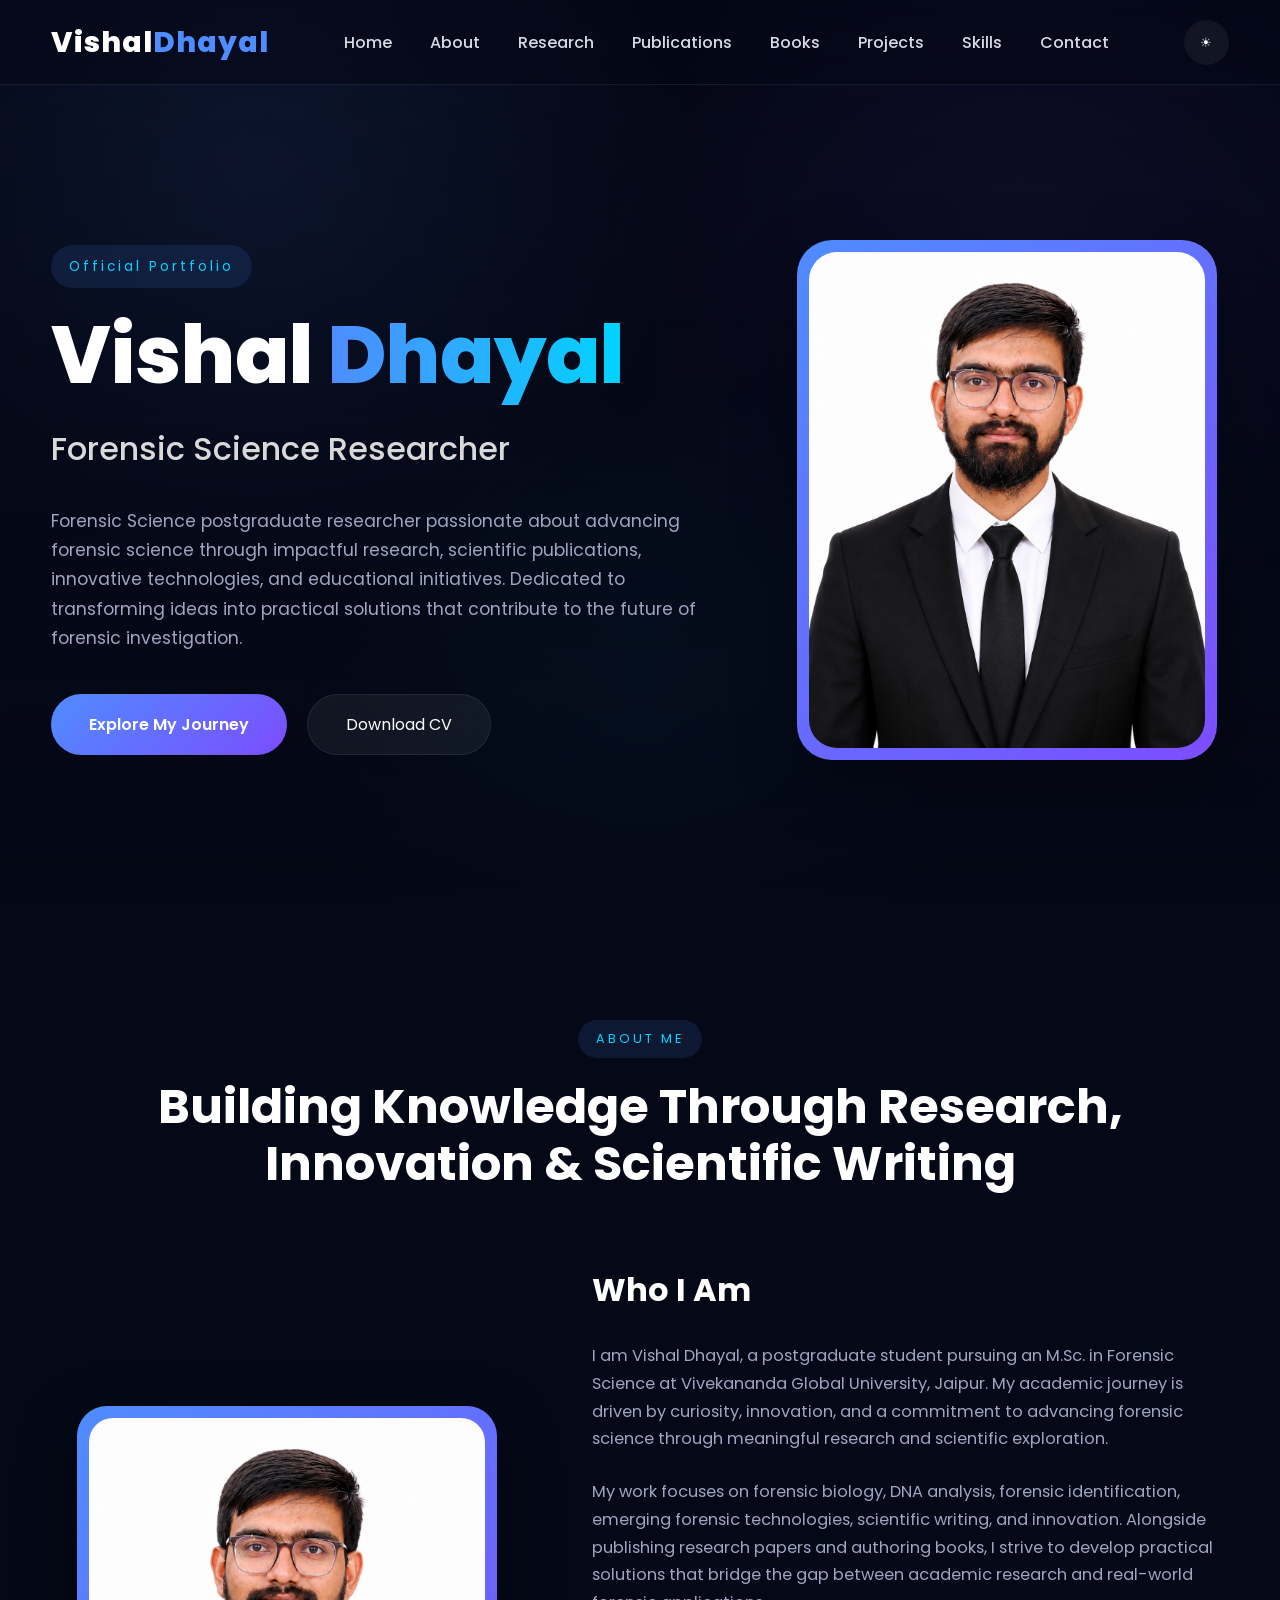
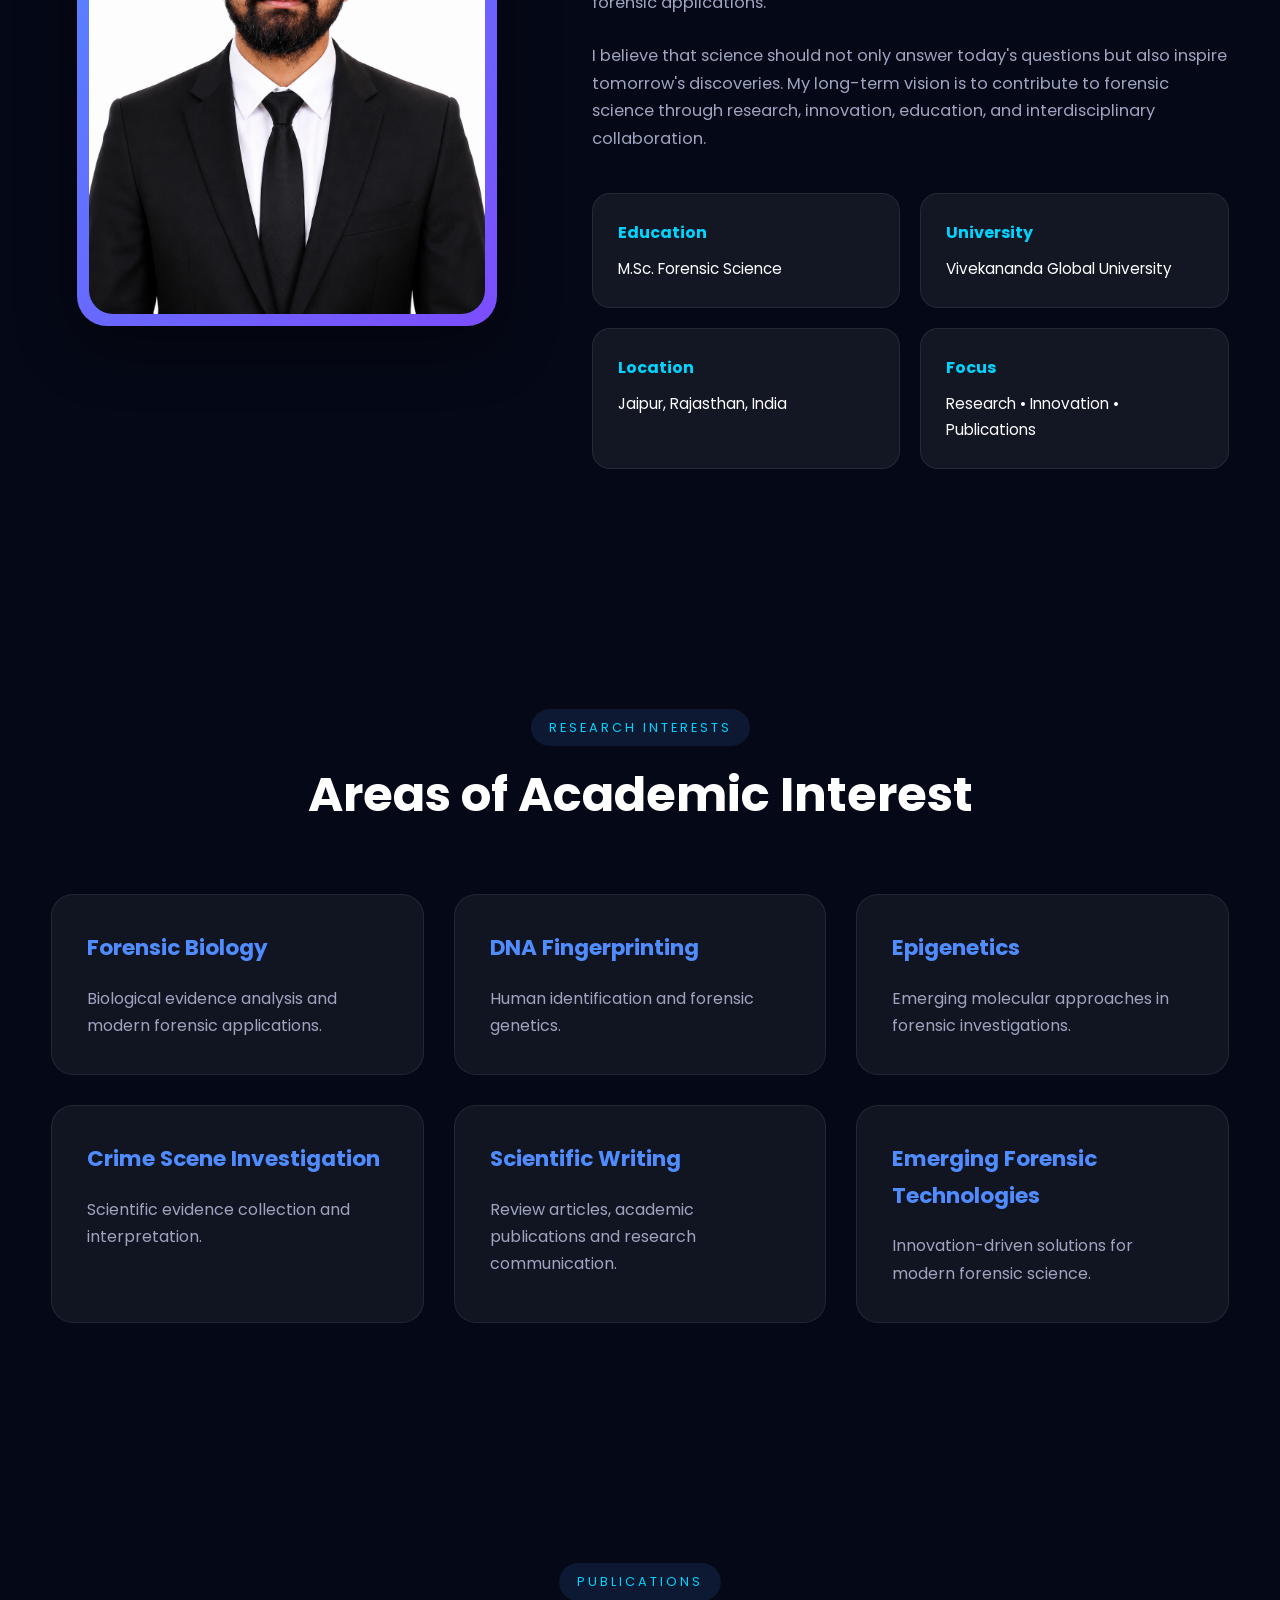
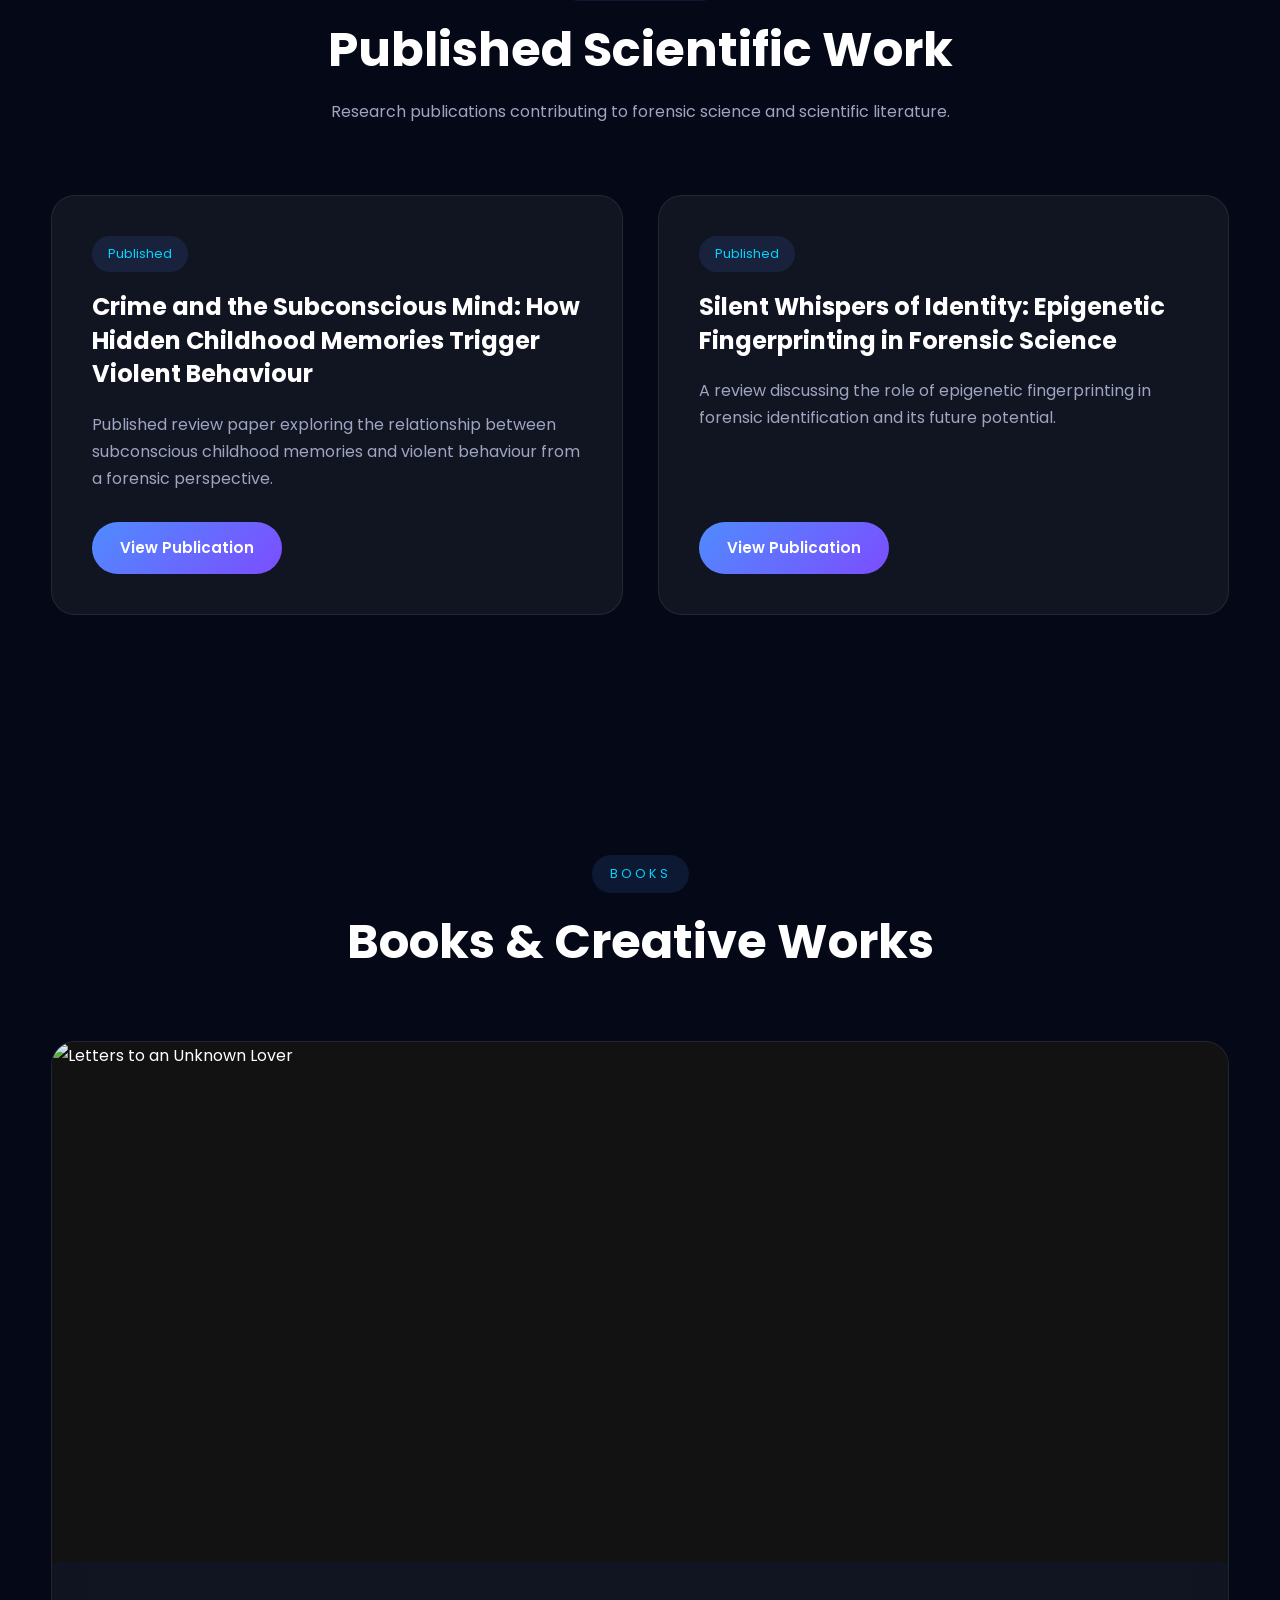
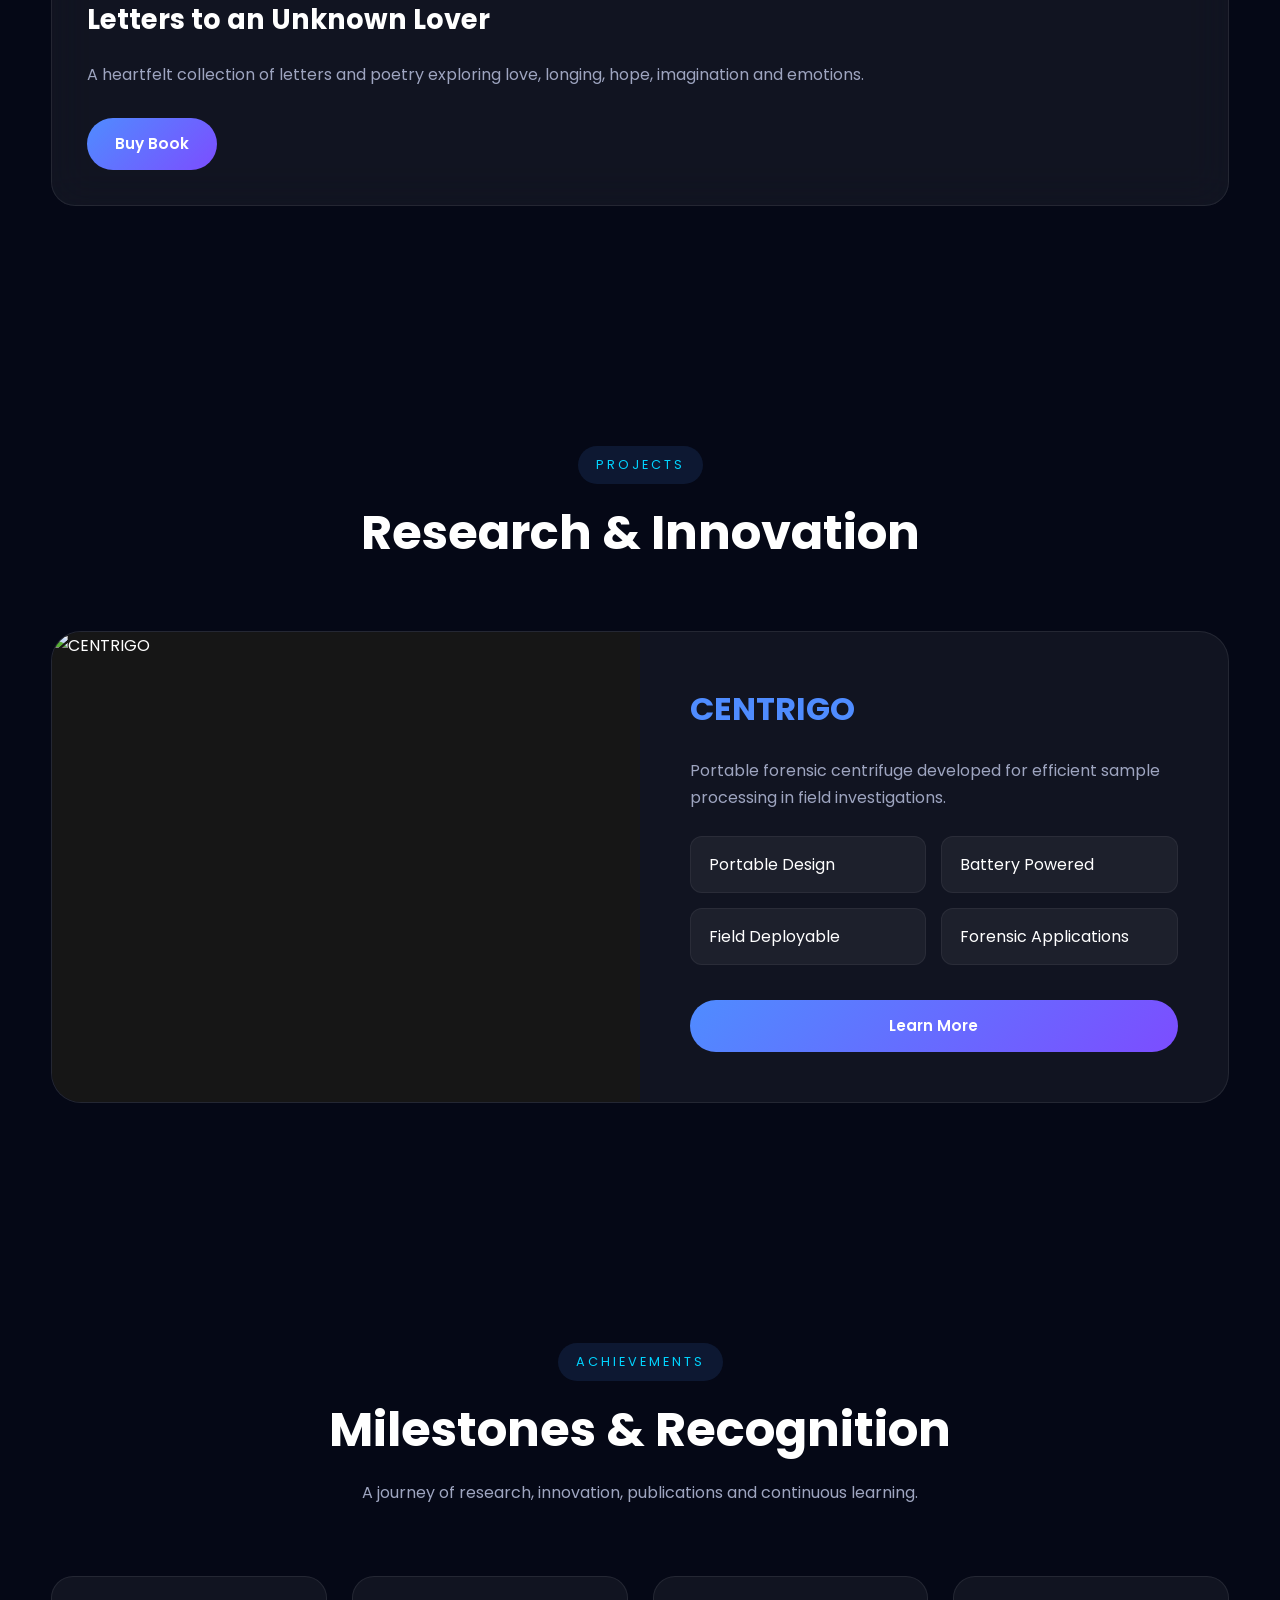
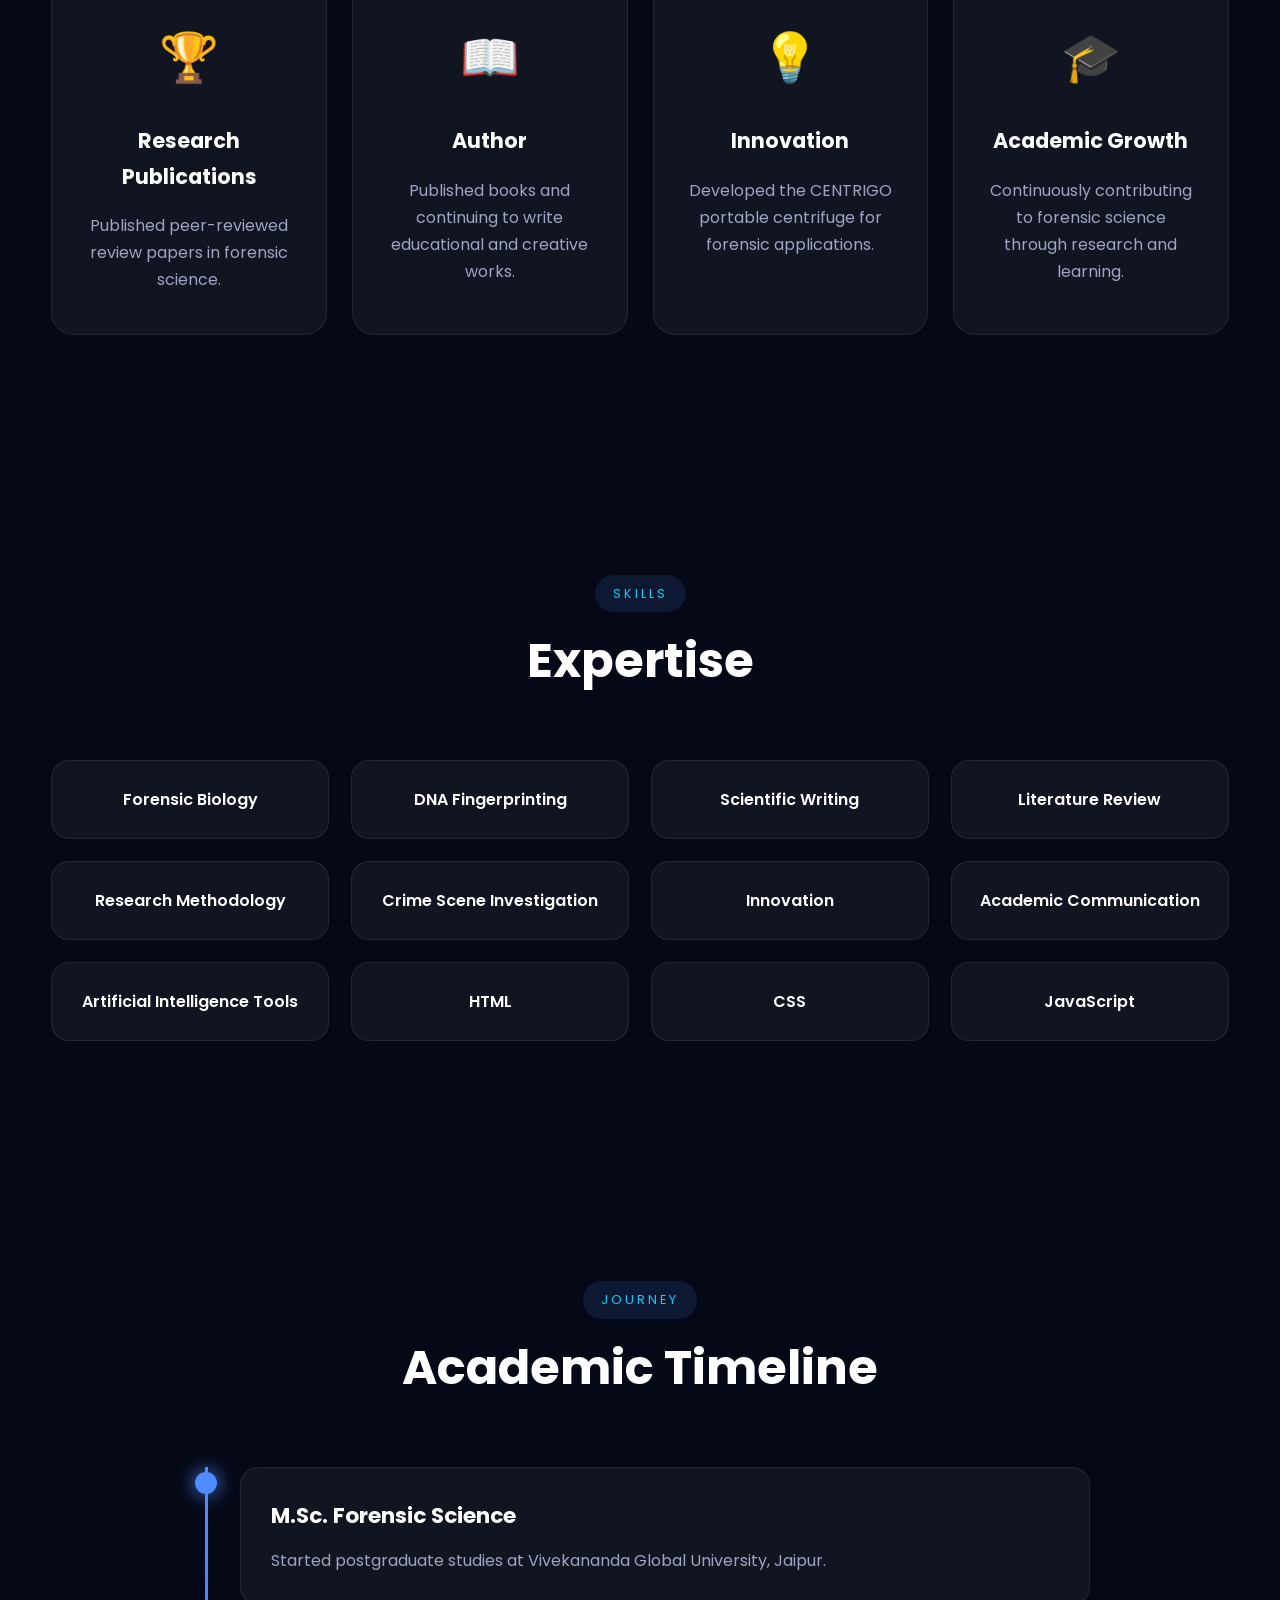
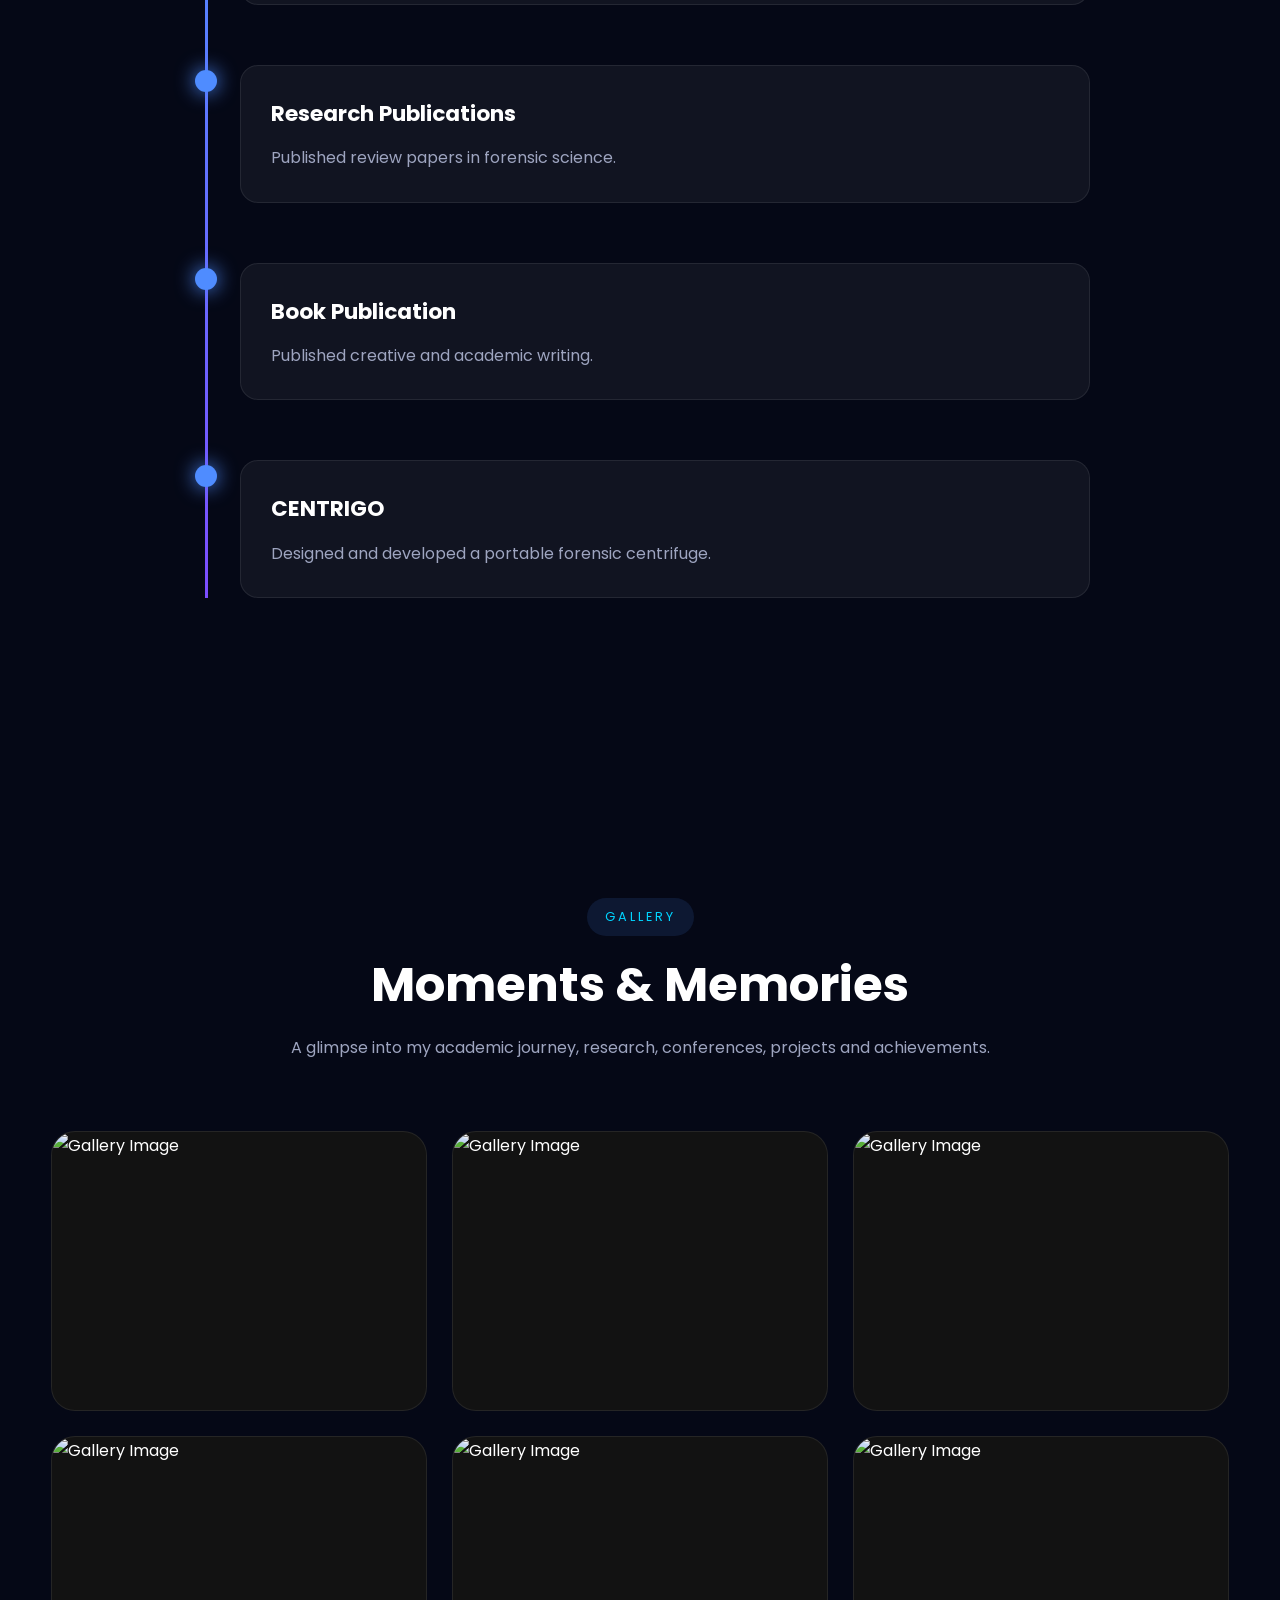
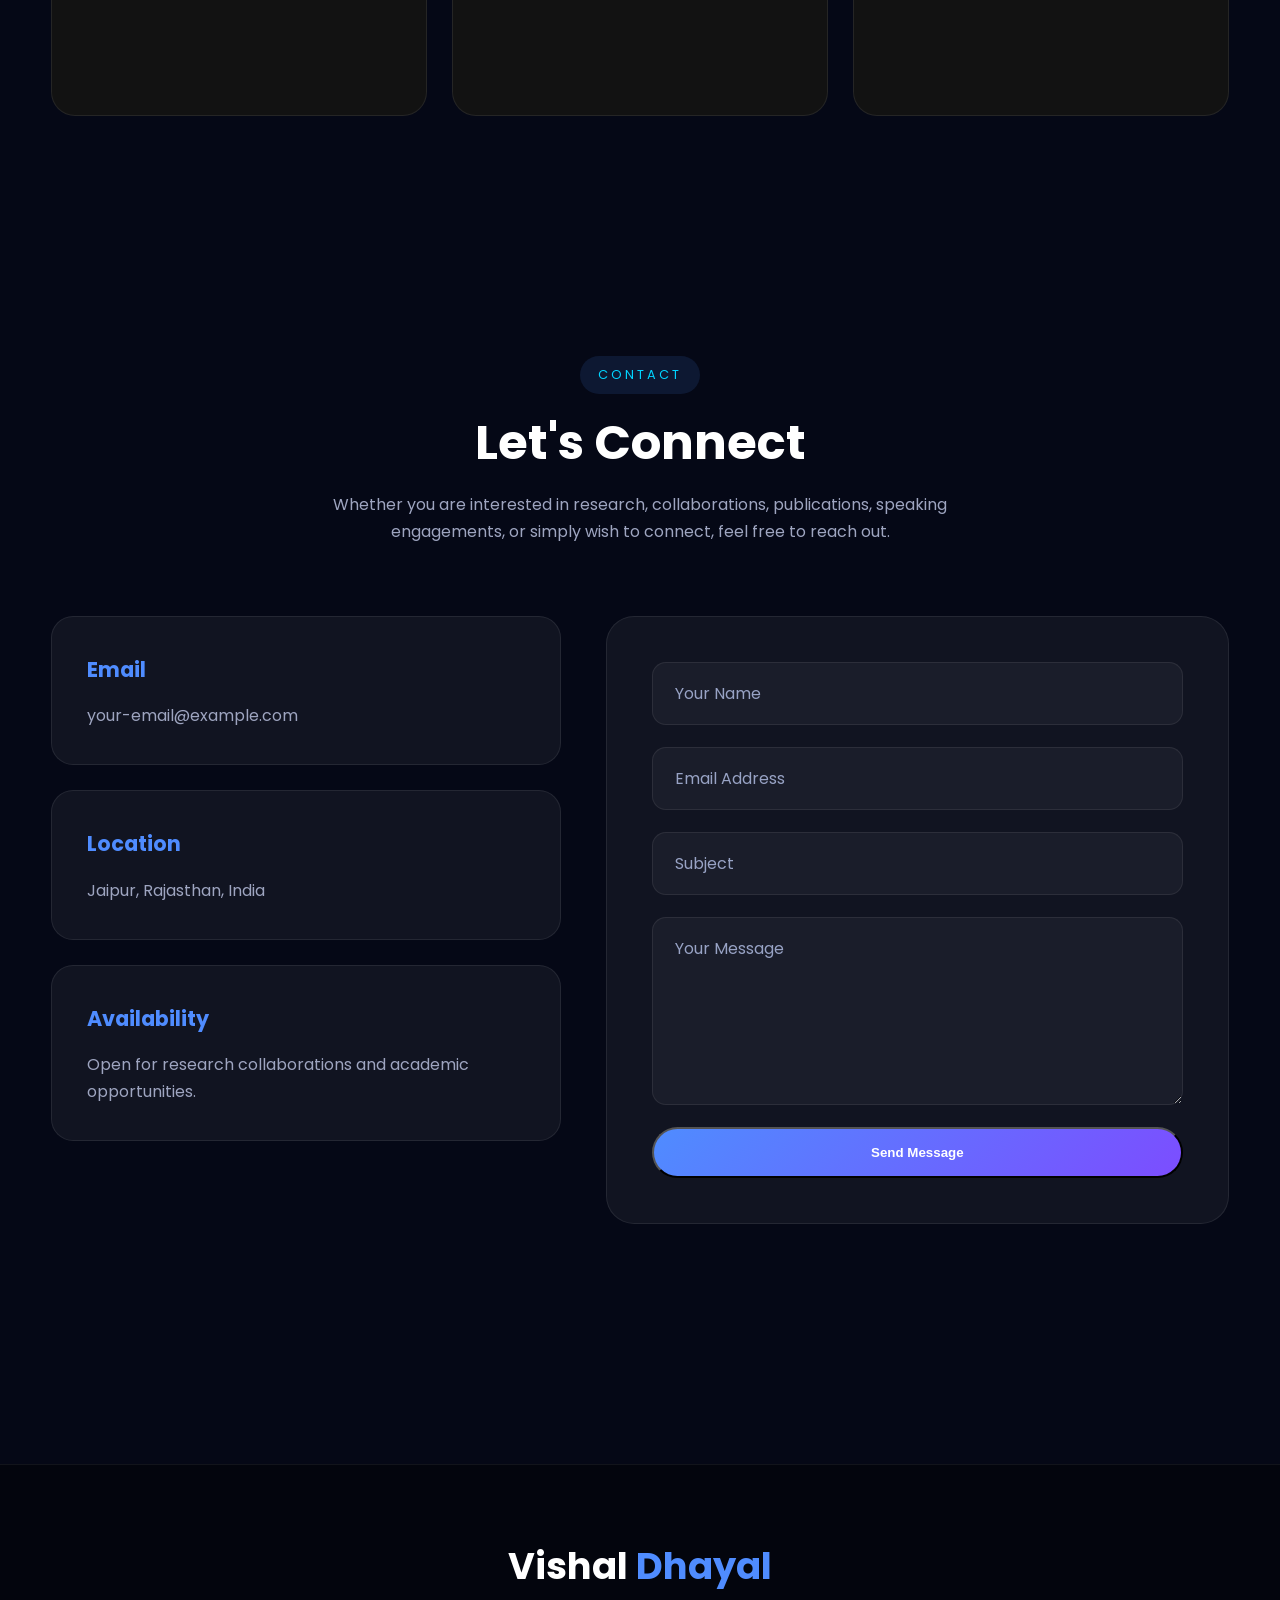
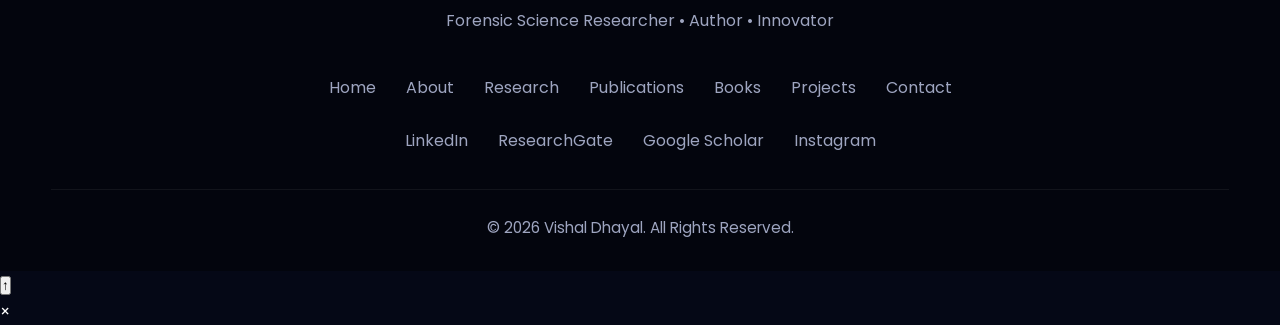
==== index.html @ a151f729 "Add files via upload" ====
<!DOCTYPE html>
<html lang="en">

<head>

    <!-- Basic Meta -->
    <meta charset="UTF-8">
    <meta name="viewport" content="width=device-width, initial-scale=1.0">

    <!-- SEO -->
    <title>Vishal Dhayal | Official Portfolio</title>

    <meta name="description"
        content="Official portfolio of Vishal Dhayal, Forensic Science Researcher, Author, Innovator, and Founder of SKV Publications.">

    <meta name="keywords"
        content="Vishal Dhayal, Forensic Science, Research, Publications, Author, Innovator, Portfolio">

    <meta name="author" content="Vishal Dhayal">

    <!-- Theme Color -->
    <meta name="theme-color" content="#050816">

    <!-- Favicon -->
    <link rel="icon" href="images/favicon.png">

    <!-- Google Fonts -->
    <link rel="preconnect" href="https://fonts.googleapis.com">

    <link rel="preconnect" href="https://fonts.gstatic.com" crossorigin>

    <link href="https://fonts.googleapis.com/css2?family=Poppins:wght@300;400;500;600;700;800&display=swap"
        rel="stylesheet">

    <!-- CSS -->
    <link rel="stylesheet" href="css/style.css">

</head>

<body>

    <!-- ===========================
         LOADER
    ============================ -->

    <div id="loader">

        <div class="loader-logo">
            <span>V</span>D
        </div>

    </div>

    <!-- ===========================
         HEADER
    ============================ -->

    <header class="header">

        <div class="container">

            <nav class="navbar">

                <a href="#" class="logo">

                    Vishal<span>Dhayal</span>

                </a>

                <ul class="nav-menu">

                    <li><a href="#home">Home</a></li>

                    <li><a href="#about">About</a></li>

                    <li><a href="#research">Research</a></li>

                    <li><a href="#publications">Publications</a></li>

                    <li><a href="#books">Books</a></li>

                    <li><a href="#projects">Projects</a></li>

                    <li><a href="#skills">Skills</a></li>

                    <li><a href="#contact">Contact</a></li>

                </ul>

                <div class="header-actions">

                    <button id="theme-toggle"
                        aria-label="Toggle dark mode">
                        ☀
                    </button>

                    <button class="menu-toggle">

                        <span></span>
                        <span></span>
                        <span></span>

                    </button>

                </div>

            </nav>

        </div>

    </header>

    <!-- ===========================
         HERO
    ============================ -->

    <section id="home" class="hero">

        <div class="hero-overlay"></div>

        <div class="container hero-container">

            <div class="hero-left">

                <p class="hero-tag">

                    Official Portfolio

                </p>

                <h1>

                    Vishal
                    <span>Dhayal</span>

                </h1>

                <h2>

                    Forensic Science Researcher
                    <br>
                    Author
                    <br>
                    Innovator

                </h2>

                <p class="hero-description">

Forensic Science postgraduate researcher passionate about advancing forensic science through impactful research, scientific publications, innovative technologies, and educational initiatives. Dedicated to transforming ideas into practical solutions that contribute to the future of forensic investigation.

</p>

                <div class="hero-buttons">

                    <a href="#about" class="btn-primary">

                        Explore My Journey

                    </a>

                    <a href="assets/Vishal_Dhayal_CV.pdf"
                        class="btn-secondary"
                        download>

                        Download CV

                    </a>

                </div>

            </div>

            <div class="hero-right">

                <div class="profile-frame">

                    <img src="images/profile.png" alt="Vishal Dhayal">

                </div>

            </div>

        </div>

    </section>    <!-- ===========================
         ABOUT
    ============================ -->

    <section id="about" class="about section">

        <div class="container">

            <div class="section-header">

                <p class="section-tag">
                    About Me
                </p>

                <h2>
                    Building Knowledge Through Research,
                    Innovation & Scientific Writing
                </h2>

            </div>

            <div class="about-grid">

                <div class="about-image">

                    <div class="image-card">

                        <img src="images/profile.png" alt="Vishal Dhayal">

                    </div>

                </div>

                <div class="about-content">

                    <h3>
                        Who I Am
                    </h3>

                   <p>

I am Vishal Dhayal, a postgraduate student pursuing an M.Sc. in Forensic Science at Vivekananda Global University, Jaipur. My academic journey is driven by curiosity, innovation, and a commitment to advancing forensic science through meaningful research and scientific exploration.

</p>

<p>

My work focuses on forensic biology, DNA analysis, forensic identification, emerging forensic technologies, scientific writing, and innovation. Alongside publishing research papers and authoring books, I strive to develop practical solutions that bridge the gap between academic research and real-world forensic applications.

</p>

<p>

I believe that science should not only answer today's questions but also inspire tomorrow's discoveries. My long-term vision is to contribute to forensic science through research, innovation, education, and interdisciplinary collaboration.

</p>

                    <div class="about-info">

                        <div class="info-box">

                            <h4>
                                Education
                            </h4>

                            <p>
                                M.Sc. Forensic Science
                            </p>

                        </div>

                        <div class="info-box">

                            <h4>
                                University
                            </h4>

                            <p>
                                Vivekananda Global University
                            </p>

                        </div>

                        <div class="info-box">

                            <h4>
                                Location
                            </h4>

                            <p>
                                Jaipur, Rajasthan, India
                            </p>

                        </div>

                        <div class="info-box">

                            <h4>
                                Focus
                            </h4>

                            <p>
                                Research • Innovation • Publications
                            </p>

                        </div>

                    </div>

                </div>

            </div>

        </div>

    </section>

    <!-- ===========================
         RESEARCH INTERESTS
    ============================ -->

    <section id="research" class="research section">

        <div class="container">

            <div class="section-header">

                <p class="section-tag">
                    Research Interests
                </p>

                <h2>
                    Areas of Academic Interest
                </h2>

            </div>

            <div class="research-grid">

                <div class="research-card">
                    <h3>Forensic Biology</h3>
                    <p>Biological evidence analysis and modern forensic applications.</p>
                </div>

                <div class="research-card">
                    <h3>DNA Fingerprinting</h3>
                    <p>Human identification and forensic genetics.</p>
                </div>

                <div class="research-card">
                    <h3>Epigenetics</h3>
                    <p>Emerging molecular approaches in forensic investigations.</p>
                </div>

                <div class="research-card">
                    <h3>Crime Scene Investigation</h3>
                    <p>Scientific evidence collection and interpretation.</p>
                </div>

                <div class="research-card">
                    <h3>Scientific Writing</h3>
                    <p>Review articles, academic publications and research communication.</p>
                </div>

                <div class="research-card">
                    <h3>Emerging Forensic Technologies</h3>
                    <p>Innovation-driven solutions for modern forensic science.</p>
                </div>

            </div>

        </div>

    </section>    <!-- ===========================
         PUBLICATIONS
    ============================ -->

    <section id="publications" class="publications section">

        <div class="container">

            <div class="section-header">

                <p class="section-tag">
                    Publications
                </p>

                <h2>
                    Published Scientific Work
                </h2>

                <p class="section-description">
                    Research publications contributing to forensic science
                    and scientific literature.
                </p>

            </div>

            <div class="publication-grid">

                <article class="publication-card">

                    <span class="publication-year">
                        Published
                    </span>

                    <h3>
                        Crime and the Subconscious Mind: How Hidden Childhood Memories Trigger Violent Behaviour
                    </h3>

                    <p>
                        Published review paper exploring the relationship
                        between subconscious childhood memories and violent
                        behaviour from a forensic perspective.
                    </p>

                    <div class="publication-buttons">

                        <a href="#" class="btn-small">
                            View Publication
                        </a>

                    </div>

                </article>

                <article class="publication-card">

                    <span class="publication-year">
                        Published
                    </span>

                    <h3>
                        Silent Whispers of Identity: Epigenetic Fingerprinting in Forensic Science
                    </h3>

                    <p>
                        A review discussing the role of epigenetic
                        fingerprinting in forensic identification and its
                        future potential.
                    </p>

                    <div class="publication-buttons">

                        <a href="#" class="btn-small">
                            View Publication
                        </a>

                    </div>

                </article>

            </div>

        </div>

    </section>

    <!-- ===========================
         BOOKS
    ============================ -->

    <section id="books" class="books section">

        <div class="container">

            <div class="section-header">

                <p class="section-tag">
                    Books
                </p>

                <h2>
                    Books & Creative Works
                </h2>

            </div>

            <div class="books-grid">

                <article class="book-card">

                    <div class="book-cover">

                        <img src="images/books/letters-to-an-unknown-lover.jpg"
                             alt="Letters to an Unknown Lover">

                    </div>

                    <div class="book-content">

                        <h3>
                            Letters to an Unknown Lover
                        </h3>

                        <p>

                            A heartfelt collection of letters and poetry
                            exploring love, longing, hope, imagination and
                            emotions.

                        </p>

                        <a href="#" class="btn-small">

                            Buy Book

                        </a>

                    </div>

                </article>

            </div>

        </div>

    </section>

    <!-- ===========================
         PROJECTS
    ============================ -->

    <section id="projects" class="projects section">

        <div class="container">

            <div class="section-header">

                <p class="section-tag">
                    Projects
                </p>

                <h2>
                    Research & Innovation
                </h2>

            </div>

            <div class="project-grid">

                <article class="project-card">

                    <div class="project-image">

                        <img src="images/projects/centrigo.jpg"
                             alt="CENTRIGO">

                    </div>

                    <div class="project-content">

                        <h3>
                            CENTRIGO
                        </h3>

                        <p>

                            Portable forensic centrifuge developed for
                            efficient sample processing in field
                            investigations.

                        </p>

                        <ul>

                            <li>Portable Design</li>
                            <li>Battery Powered</li>
                            <li>Field Deployable</li>
                            <li>Forensic Applications</li>

                        </ul>

                        <a href="#" class="btn-small">

                            Learn More

                        </a>

                    </div>

                </article>

            </div>

        </div>

    </section>    <!-- ===========================
         ACHIEVEMENTS
    ============================ -->

    <section id="achievements" class="achievements section">

        <div class="container">

            <div class="section-header">

                <p class="section-tag">
                    Achievements
                </p>

                <h2>
                    Milestones & Recognition
                </h2>

                <p class="section-description">
                    A journey of research, innovation, publications and continuous learning.
                </p>

            </div>

            <div class="achievement-grid">

                <div class="achievement-card">

                    <div class="achievement-icon">🏆</div>

                    <h3>Research Publications</h3>

                    <p>
                        Published peer-reviewed review papers in forensic science.
                    </p>

                </div>

                <div class="achievement-card">

                    <div class="achievement-icon">📖</div>

                    <h3>Author</h3>

                    <p>
                        Published books and continuing to write educational and creative works.
                    </p>

                </div>

                <div class="achievement-card">

                    <div class="achievement-icon">💡</div>

                    <h3>Innovation</h3>

                    <p>
                        Developed the CENTRIGO portable centrifuge for forensic applications.
                    </p>

                </div>

                <div class="achievement-card">

                    <div class="achievement-icon">🎓</div>

                    <h3>Academic Growth</h3>

                    <p>
                        Continuously contributing to forensic science through research and learning.
                    </p>

                </div>

            </div>

        </div>

    </section>

    <!-- ===========================
         SKILLS
    ============================ -->

    <section id="skills" class="skills section">

        <div class="container">

            <div class="section-header">

                <p class="section-tag">
                    Skills
                </p>

                <h2>
                    Expertise
                </h2>

            </div>

            <div class="skills-grid">

                <div class="skill-card">Forensic Biology</div>

                <div class="skill-card">DNA Fingerprinting</div>

                <div class="skill-card">Scientific Writing</div>

                <div class="skill-card">Literature Review</div>

                <div class="skill-card">Research Methodology</div>

                <div class="skill-card">Crime Scene Investigation</div>

                <div class="skill-card">Innovation</div>

                <div class="skill-card">Academic Communication</div>

                <div class="skill-card">Artificial Intelligence Tools</div>

                <div class="skill-card">HTML</div>

                <div class="skill-card">CSS</div>

                <div class="skill-card">JavaScript</div>

            </div>

        </div>

    </section>

    <!-- ===========================
         TIMELINE
    ============================ -->

    <section id="timeline" class="timeline section">

        <div class="container">

            <div class="section-header">

                <p class="section-tag">
                    Journey
                </p>

                <h2>
                    Academic Timeline
                </h2>

            </div>

            <div class="timeline-wrapper">

                <div class="timeline-item">

                    <div class="timeline-dot"></div>

                    <div class="timeline-content">

                        <h3>M.Sc. Forensic Science</h3>

                        <p>
                            Started postgraduate studies at Vivekananda Global University, Jaipur.
                        </p>

                    </div>

                </div>

                <div class="timeline-item">

                    <div class="timeline-dot"></div>

                    <div class="timeline-content">

                        <h3>Research Publications</h3>

                        <p>
                            Published review papers in forensic science.
                        </p>

                    </div>

                </div>

                <div class="timeline-item">

                    <div class="timeline-dot"></div>

                    <div class="timeline-content">

                        <h3>Book Publication</h3>

                        <p>
                            Published creative and academic writing.
                        </p>

                    </div>

                </div>

                <div class="timeline-item">

                    <div class="timeline-dot"></div>

                    <div class="timeline-content">

                        <h3>CENTRIGO</h3>

                        <p>
                            Designed and developed a portable forensic centrifuge.
                        </p>

                    </div>

                </div>

            </div>

        </div>

    </section>    <!-- ===========================
         GALLERY
    ============================ -->

    <section id="gallery" class="gallery section">

        <div class="container">

            <div class="section-header">

                <p class="section-tag">
                    Gallery
                </p>

                <h2>
                    Moments & Memories
                </h2>

                <p class="section-description">

                    A glimpse into my academic journey, research,
                    conferences, projects and achievements.

                </p>

            </div>

            <div class="gallery-grid">

                <div class="gallery-item">
                    <img src="images/gallery/gallery1.jpg" alt="Gallery Image">
                </div>

                <div class="gallery-item">
                    <img src="images/gallery/gallery2.jpg" alt="Gallery Image">
                </div>

                <div class="gallery-item">
                    <img src="images/gallery/gallery3.jpg" alt="Gallery Image">
                </div>

                <div class="gallery-item">
                    <img src="images/gallery/gallery4.jpg" alt="Gallery Image">
                </div>

                <div class="gallery-item">
                    <img src="images/gallery/gallery5.jpg" alt="Gallery Image">
                </div>

                <div class="gallery-item">
                    <img src="images/gallery/gallery6.jpg" alt="Gallery Image">
                </div>

            </div>

        </div>

    </section>

    <!-- ===========================
         CONTACT
    ============================ -->

    <section id="contact" class="contact section">

        <div class="container">

            <div class="section-header">

                <p class="section-tag">

                    Contact

                </p>

                <h2>

                    Let's Connect

                </h2>

                <p class="section-description">

                    Whether you are interested in research,
                    collaborations, publications, speaking engagements,
                    or simply wish to connect, feel free to reach out.

                </p>

            </div>

            <div class="contact-wrapper">

                <div class="contact-info">

                    <div class="contact-card">

                        <h3>Email</h3>

                        <p>
                            your-email@example.com
                        </p>

                    </div>

                    <div class="contact-card">

                        <h3>Location</h3>

                        <p>
                            Jaipur, Rajasthan, India
                        </p>

                    </div>

                    <div class="contact-card">

                        <h3>Availability</h3>

                        <p>
                            Open for research collaborations and academic opportunities.
                        </p>

                    </div>

                </div>

                <form class="contact-form">

                    <input
                        type="text"
                        placeholder="Your Name"
                        required>

                    <input
                        type="email"
                        placeholder="Email Address"
                        required>

                    <input
                        type="text"
                        placeholder="Subject"
                        required>

                    <textarea
                        rows="6"
                        placeholder="Your Message"
                        required></textarea>

                    <button
                        type="submit"
                        class="btn-primary">

                        Send Message

                    </button>

                </form>

            </div>

        </div>

    </section>

    <!-- ===========================
         FOOTER
    ============================ -->

    <footer class="footer">

        <div class="container">

            <div class="footer-top">

                <h2>

                    Vishal
                    <span>Dhayal</span>

                </h2>

                <p>

                    Forensic Science Researcher • Author • Innovator

                </p>

            </div>

            <div class="footer-links">

                <a href="#home">Home</a>
                <a href="#about">About</a>
                <a href="#research">Research</a>
                <a href="#publications">Publications</a>
                <a href="#books">Books</a>
                <a href="#projects">Projects</a>
                <a href="#contact">Contact</a>

            </div>

            <div class="footer-social">

                <a href="#">LinkedIn</a>
                <a href="#">ResearchGate</a>
                <a href="#">Google Scholar</a>
                <a href="#">Instagram</a>

            </div>

            <div class="footer-bottom">

                <p>

                    © 2026 Vishal Dhayal. All Rights Reserved.

                </p>

            </div>

        </div>

    </footer>

    <script src="js/script.js"></script>

</body>

</html>
---- css/style.css ----
/* ===========================================================
   VISHAL DHAYAL PORTFOLIO
   STYLE.CSS
   PART 1
===========================================================*/

@import url('https://fonts.googleapis.com/css2?family=Poppins:wght@300;400;500;600;700;800&display=swap');

:root{

--primary:#4f8cff;
--secondary:#7c4dff;
--accent:#00d4ff;

--bg:#050816;
--bg2:#0b1126;
--bg3:#101936;

--white:#ffffff;
--text:#d7d9e4;
--text-light:#9ea5c0;

--border:rgba(255,255,255,.08);
--glass:rgba(255,255,255,.06);

--shadow:0 20px 60px rgba(0,0,0,.35);

--radius:20px;

--transition:.35s ease;

}

*{

margin:0;
padding:0;
box-sizing:border-box;

}

html{

scroll-behavior:smooth;

}

body{

font-family:'Poppins',sans-serif;
background:var(--bg);
color:var(--white);
overflow-x:hidden;
line-height:1.7;

}

/*==============================
BACKGROUND
==============================*/

body::before{

content:"";

position:fixed;

top:0;
left:0;

width:100%;
height:100%;

background:

radial-gradient(circle at 20% 20%,rgba(79,140,255,.15),transparent 35%),

radial-gradient(circle at 80% 30%,rgba(124,77,255,.12),transparent 35%),

radial-gradient(circle at 50% 80%,rgba(0,212,255,.12),transparent 35%);

z-index:-2;

}

body::after{

content:"";

position:fixed;

inset:0;

background-image:

linear-gradient(rgba(255,255,255,.02) 1px,transparent 1px),

linear-gradient(90deg,rgba(255,255,255,.02) 1px,transparent 1px);

background-size:60px 60px;

opacity:.4;

z-index:-1;

}

/*==============================
SCROLLBAR
==============================*/

::-webkit-scrollbar{

width:10px;

}

::-webkit-scrollbar-track{

background:#03040b;

}

::-webkit-scrollbar-thumb{

background:linear-gradient(var(--primary),var(--secondary));

border-radius:50px;

}

/*==============================
COMMON
==============================*/

a{

text-decoration:none;
color:inherit;

}

img{

display:block;
width:100%;

}

ul{

list-style:none;

}

.container{

width:min(1200px,92%);
margin:auto;

}

.section{

padding:120px 0;

}

.section-header{

text-align:center;
margin-bottom:70px;

}

.section-tag{

display:inline-block;

padding:8px 18px;

border-radius:100px;

background:rgba(79,140,255,.12);

color:var(--accent);

font-size:.8rem;

letter-spacing:3px;

text-transform:uppercase;

margin-bottom:20px;

}

.section-header h2{

font-size:3rem;

font-weight:700;

line-height:1.2;

margin-bottom:20px;

}

.section-description{

max-width:700px;

margin:auto;

color:var(--text-light);

}

/*==============================
LOADER
==============================*/

#loader{

position:fixed;

top:0;
left:0;

width:100%;
height:100%;

background:#050816;

display:flex;

justify-content:center;
align-items:center;

z-index:99999;

transition:1s;

}

.loader-logo{

width:90px;
height:90px;

border-radius:50%;

display:flex;

justify-content:center;
align-items:center;

font-size:2rem;

font-weight:800;

background:linear-gradient(135deg,var(--primary),var(--secondary));

animation:pulse 1.4s infinite;

}

@keyframes pulse{

0%{

transform:scale(.9);

}

50%{

transform:scale(1.1);

}

100%{

transform:scale(.9);

}

}

/*==============================
HEADER
==============================*/

.header{

position:fixed;

top:0;
left:0;

width:100%;

height:85px;

display:flex;

align-items:center;

z-index:1000;

background:rgba(5,8,22,.55);

backdrop-filter:blur(18px);

border-bottom:1px solid var(--border);

}

.navbar{

display:flex;

justify-content:space-between;

align-items:center;

height:85px;

}

.logo{

font-size:1.8rem;

font-weight:800;

letter-spacing:1px;

}

.logo span{

color:var(--primary);

}

.nav-menu{

display:flex;

gap:38px;

}

.nav-menu a{

position:relative;

font-weight:500;

color:var(--text);

transition:var(--transition);

}

.nav-menu a:hover{

color:var(--primary);

}

.nav-menu a::after{

content:"";

position:absolute;

left:0;
bottom:-6px;

width:0;

height:2px;

background:var(--primary);

transition:.35s;

}

.nav-menu a:hover::after{

width:100%;

}

.header-actions{

display:flex;

align-items:center;

gap:15px;

}

#theme-toggle{

width:45px;
height:45px;

border:none;

cursor:pointer;

border-radius:50%;

background:var(--glass);

color:#fff;

backdrop-filter:blur(12px);

transition:var(--transition);

}

#theme-toggle:hover{

background:var(--primary);

}

.menu-toggle{

display:none;

cursor:pointer;

background:none;

border:none;

}

.menu-toggle span{

display:block;

width:28px;
height:3px;

margin:6px;

background:#fff;

border-radius:50px;

}

/*==============================
HERO
==============================*/

.hero{

min-height:100vh;

display:flex;

align-items:center;

position:relative;

padding-top:100px;

overflow:hidden;

}

.hero-overlay{

position:absolute;

inset:0;

background:

linear-gradient(to bottom,
rgba(5,8,22,.2),
rgba(5,8,22,.9));

z-index:0;

}

.hero-container{

display:grid;

grid-template-columns:1.2fr .8fr;

gap:70px;

align-items:center;

position:relative;

z-index:2;

}

.hero-tag{

display:inline-block;

padding:10px 18px;

border-radius:100px;

background:rgba(79,140,255,.12);

color:var(--accent);

letter-spacing:3px;

font-size:.85rem;

margin-bottom:25px;

}

.hero h1{

font-size:5rem;

font-weight:800;

line-height:1.05;

margin-bottom:25px;

}

.hero h1 span{

background:linear-gradient(90deg,var(--primary),var(--accent));

-webkit-background-clip:text;

-webkit-text-fill-color:transparent;

}

.hero h2{

font-size:2rem;

font-weight:500;

color:#d9d9d9;

margin-bottom:30px;

}

.hero-description{

font-size:1.08rem;

color:var(--text-light);

max-width:650px;

margin-bottom:40px;

}

.hero-buttons{

display:flex;

gap:20px;

flex-wrap:wrap;

}

.btn-primary{

display:inline-flex;

justify-content:center;

align-items:center;

padding:16px 38px;

border-radius:50px;

background:linear-gradient(135deg,var(--primary),var(--secondary));

color:#fff;

font-weight:600;

transition:var(--transition);

}

.btn-primary:hover{

transform:translateY(-5px);

box-shadow:0 20px 40px rgba(79,140,255,.35);

}

.btn-secondary{

display:inline-flex;

justify-content:center;

align-items:center;

padding:16px 38px;

border-radius:50px;

background:var(--glass);

border:1px solid var(--border);

backdrop-filter:blur(15px);

transition:var(--transition);

}

.btn-secondary:hover{

transform:translateY(-5px);

border-color:var(--primary);

}

.profile-frame{

width:420px;

height:520px;

margin:auto;

padding:12px;

border-radius:35px;

background:linear-gradient(135deg,var(--primary),var(--secondary));

box-shadow:var(--shadow);

animation:float 5s ease-in-out infinite;

}

.profile-frame img{

width:100%;

height:100%;

object-fit:cover;

border-radius:28px;

background:#222;

}

@keyframes float{

0%{

transform:translateY(0px);

}

50%{

transform:translateY(-18px);

}

100%{

transform:translateY(0px);

}

}/*===========================================================
ABOUT
===========================================================*/

.about-grid{

display:grid;

grid-template-columns:.85fr 1.15fr;

gap:70px;

align-items:center;

}

.about-image{

display:flex;

justify-content:center;

}

.image-card{

width:420px;

height:520px;

padding:12px;

border-radius:30px;

background:linear-gradient(135deg,var(--primary),var(--secondary));

box-shadow:var(--shadow);

}

.image-card img{

width:100%;
height:100%;

object-fit:cover;

border-radius:24px;

background:#1d2238;

}

.about-content h3{

font-size:2rem;

margin-bottom:25px;

}

.about-content p{

color:var(--text-light);

margin-bottom:25px;

font-size:1.02rem;

}

.about-info{

display:grid;

grid-template-columns:repeat(2,1fr);

gap:20px;

margin-top:40px;

}

.info-box{

padding:25px;

border-radius:18px;

background:var(--glass);

border:1px solid var(--border);

transition:var(--transition);

}

.info-box:hover{

transform:translateY(-8px);

border-color:var(--primary);

}

.info-box h4{

font-size:1rem;

margin-bottom:10px;

color:var(--accent);

}

.info-box p{

margin:0;

color:#fff;

font-size:.95rem;

}

/*===========================================================
RESEARCH
===========================================================*/

.research-grid{

display:grid;

grid-template-columns:repeat(3,1fr);

gap:30px;

}

.research-card{

padding:35px;

border-radius:22px;

background:rgba(255,255,255,.05);

border:1px solid var(--border);

transition:var(--transition);

position:relative;

overflow:hidden;

}

.research-card::before{

content:"";

position:absolute;

top:0;

left:-100%;

width:100%;

height:100%;

background:linear-gradient(90deg,transparent,rgba(255,255,255,.06),transparent);

transition:.7s;

}

.research-card:hover::before{

left:100%;

}

.research-card:hover{

transform:translateY(-12px);

border-color:var(--primary);

box-shadow:0 20px 40px rgba(0,0,0,.35);

}

.research-card h3{

margin-bottom:18px;

font-size:1.35rem;

color:var(--primary);

}

.research-card p{

color:var(--text-light);

}

/*===========================================================
PUBLICATIONS
===========================================================*/

.publication-grid{

display:grid;

grid-template-columns:repeat(2,1fr);

gap:35px;

}

.publication-card{

padding:40px;

border-radius:24px;

background:rgba(255,255,255,.05);

border:1px solid var(--border);

transition:var(--transition);

display:flex;

flex-direction:column;

}

.publication-card:hover{

transform:translateY(-10px);

border-color:var(--accent);

box-shadow:0 25px 60px rgba(0,0,0,.35);

}

.publication-year{

display:inline-block;

margin-bottom:18px;

padding:7px 16px;

border-radius:100px;

background:rgba(79,140,255,.12);

color:var(--accent);

font-size:.8rem;

width:max-content;

}

.publication-card h3{

font-size:1.5rem;

margin-bottom:20px;

line-height:1.4;

}

.publication-card p{

color:var(--text-light);

margin-bottom:30px;

}

.publication-buttons{

margin-top:auto;

}

.btn-small{

display:inline-flex;

align-items:center;

justify-content:center;

padding:13px 28px;

border-radius:40px;

background:linear-gradient(135deg,var(--primary),var(--secondary));

font-size:.95rem;

font-weight:600;

transition:var(--transition);

}

.btn-small:hover{

transform:translateY(-4px);

box-shadow:0 15px 35px rgba(79,140,255,.35);

}/*===========================================================
BOOKS
===========================================================*/

.books-grid{

display:grid;

grid-template-columns:repeat(auto-fit,minmax(340px,1fr));

gap:40px;

}

.book-card{

background:rgba(255,255,255,.05);

border:1px solid var(--border);

border-radius:24px;

overflow:hidden;

transition:var(--transition);

backdrop-filter:blur(20px);

}

.book-card:hover{

transform:translateY(-12px);

border-color:var(--primary);

box-shadow:0 25px 60px rgba(0,0,0,.35);

}

.book-cover{

height:520px;

overflow:hidden;

background:#121212;

}

.book-cover img{

width:100%;

height:100%;

object-fit:cover;

transition:.6s;

}

.book-card:hover .book-cover img{

transform:scale(1.05);

}

.book-content{

padding:35px;

}

.book-content h3{

font-size:1.7rem;

margin-bottom:18px;

}

.book-content p{

color:var(--text-light);

margin-bottom:30px;

}

/*===========================================================
PROJECTS
===========================================================*/

.project-grid{

display:grid;

grid-template-columns:1fr;

gap:50px;

}

.project-card{

display:grid;

grid-template-columns:1fr 1fr;

background:rgba(255,255,255,.05);

border:1px solid var(--border);

border-radius:30px;

overflow:hidden;

transition:var(--transition);

}

.project-card:hover{

transform:translateY(-10px);

border-color:var(--accent);

box-shadow:0 25px 60px rgba(0,0,0,.35);

}

.project-image{

height:100%;

min-height:450px;

overflow:hidden;

background:#161616;

}

.project-image img{

width:100%;

height:100%;

object-fit:cover;

transition:.6s;

}

.project-card:hover .project-image img{

transform:scale(1.08);

}

.project-content{

padding:50px;

display:flex;

flex-direction:column;

justify-content:center;

}

.project-content h3{

font-size:2rem;

margin-bottom:20px;

color:var(--primary);

}

.project-content p{

color:var(--text-light);

margin-bottom:25px;

}

.project-content ul{

display:grid;

grid-template-columns:repeat(2,1fr);

gap:15px;

margin-bottom:35px;

}

.project-content li{

padding:14px 18px;

background:rgba(255,255,255,.05);

border-radius:12px;

border:1px solid rgba(255,255,255,.06);

}

/*===========================================================
ACHIEVEMENTS
===========================================================*/

.achievement-grid{

display:grid;

grid-template-columns:repeat(4,1fr);

gap:25px;

}

.achievement-card{

padding:40px 30px;

text-align:center;

background:rgba(255,255,255,.05);

border-radius:22px;

border:1px solid var(--border);

transition:var(--transition);

}

.achievement-card:hover{

transform:translateY(-12px);

border-color:var(--primary);

box-shadow:0 20px 50px rgba(0,0,0,.35);

}

.achievement-icon{

font-size:3rem;

margin-bottom:25px;

}

.achievement-card h3{

font-size:1.3rem;

margin-bottom:18px;

}

.achievement-card p{

color:var(--text-light);

}

/*===========================================================
SKILLS
===========================================================*/

.skills-grid{

display:grid;

grid-template-columns:repeat(4,1fr);

gap:22px;

}

.skill-card{

padding:25px;

text-align:center;

border-radius:18px;

background:rgba(255,255,255,.05);

border:1px solid var(--border);

font-weight:600;

transition:var(--transition);

cursor:default;

}

.skill-card:hover{

background:linear-gradient(135deg,var(--primary),var(--secondary));

transform:translateY(-8px);

border-color:transparent;

}

/*===========================================================
TIMELINE
===========================================================*/

.timeline-wrapper{

position:relative;

max-width:900px;

margin:auto;

padding-left:50px;

}

.timeline-wrapper::before{

content:"";

position:absolute;

left:15px;

top:0;

bottom:0;

width:3px;

background:linear-gradient(var(--primary),var(--secondary));

}

.timeline-item{

position:relative;

margin-bottom:60px;

}

.timeline-dot{

position:absolute;

left:-45px;

top:5px;

width:22px;

height:22px;

border-radius:50%;

background:var(--primary);

box-shadow:0 0 20px var(--primary);

}

.timeline-content{

padding:30px;

background:rgba(255,255,255,.05);

border-radius:18px;

border:1px solid var(--border);

transition:var(--transition);

}

.timeline-content:hover{

transform:translateX(10px);

border-color:var(--primary);

}

.timeline-content h3{

margin-bottom:12px;

font-size:1.35rem;

}

.timeline-content p{

color:var(--text-light);

}/*===========================================================
GALLERY
===========================================================*/

.gallery-grid{

display:grid;

grid-template-columns:repeat(3,1fr);

gap:25px;

}

.gallery-item{

position:relative;

overflow:hidden;

border-radius:24px;

height:280px;

background:#121212;

border:1px solid var(--border);

cursor:pointer;

transition:var(--transition);

}

.gallery-item:hover{

transform:translateY(-10px);

box-shadow:0 25px 60px rgba(0,0,0,.35);

border-color:var(--primary);

}

.gallery-item img{

width:100%;

height:100%;

object-fit:cover;

transition:.6s;

}

.gallery-item:hover img{

transform:scale(1.12);

}

/*===========================================================
CONTACT
===========================================================*/

.contact-wrapper{

display:grid;

grid-template-columns:.9fr 1.1fr;

gap:45px;

align-items:start;

}

.contact-info{

display:flex;

flex-direction:column;

gap:25px;

}

.contact-card{

padding:35px;

border-radius:22px;

background:rgba(255,255,255,.05);

border:1px solid var(--border);

transition:var(--transition);

}

.contact-card:hover{

transform:translateY(-8px);

border-color:var(--primary);

}

.contact-card h3{

margin-bottom:15px;

font-size:1.3rem;

color:var(--primary);

}

.contact-card p{

color:var(--text-light);

}

.contact-form{

display:flex;

flex-direction:column;

gap:22px;

padding:45px;

border-radius:28px;

background:rgba(255,255,255,.05);

border:1px solid var(--border);

}

.contact-form input,

.contact-form textarea{

width:100%;

padding:18px 22px;

border-radius:14px;

background:rgba(255,255,255,.04);

border:1px solid rgba(255,255,255,.08);

color:#fff;

font-size:1rem;

font-family:inherit;

outline:none;

transition:var(--transition);

}

.contact-form textarea{

resize:vertical;

min-height:180px;

}

.contact-form input:focus,

.contact-form textarea:focus{

border-color:var(--primary);

box-shadow:0 0 0 4px rgba(79,140,255,.15);

}

.contact-form ::placeholder{

color:#98a3c5;

}

/*===========================================================
FOOTER
===========================================================*/

.footer{

padding:70px 0 30px;

background:#03050d;

border-top:1px solid rgba(255,255,255,.06);

margin-top:120px;

}

.footer-top{

text-align:center;

margin-bottom:40px;

}

.footer-top h2{

font-size:2.3rem;

margin-bottom:10px;

}

.footer-top span{

color:var(--primary);

}

.footer-top p{

color:var(--text-light);

}

.footer-links,

.footer-social{

display:flex;

justify-content:center;

gap:30px;

flex-wrap:wrap;

margin:25px 0;

}

.footer-links a,

.footer-social a{

color:var(--text-light);

transition:var(--transition);

}

.footer-links a:hover,

.footer-social a:hover{

color:var(--primary);

}

.footer-bottom{

margin-top:35px;

padding-top:25px;

border-top:1px solid rgba(255,255,255,.06);

text-align:center;

color:var(--text-light);

font-size:.95rem;

}

/*===========================================================
ANIMATIONS
===========================================================*/

.fade-up{

opacity:0;

transform:translateY(60px);

transition:1s;

}

.fade-up.show{

opacity:1;

transform:translateY(0);

}

@keyframes gradient{

0%{

background-position:0%;

}

100%{

background-position:300%;

}

}

/*===========================================================
RESPONSIVE
===========================================================*/

@media(max-width:1100px){

.hero-container,
.about-grid,
.project-card,
.contact-wrapper{

grid-template-columns:1fr;

}

.profile-frame,
.image-card{

width:360px;

height:450px;

}

.project-image{

min-height:350px;

}

.achievement-grid{

grid-template-columns:repeat(2,1fr);

}

.skills-grid{

grid-template-columns:repeat(3,1fr);

}

.research-grid{

grid-template-columns:repeat(2,1fr);

}

.gallery-grid{

grid-template-columns:repeat(2,1fr);

}

}

@media(max-width:768px){

.section{

padding:90px 0;

}

.hero{

text-align:center;

}

.hero h1{

font-size:3rem;

}

.hero h2{

font-size:1.3rem;

}

.hero-buttons{

justify-content:center;

}

.profile-frame,
.image-card{

width:280px;

height:360px;

}

.nav-menu{

display:none;

}

.menu-toggle{

display:block;

}

.publication-grid,
.research-grid,
.skills-grid,
.achievement-grid,
.gallery-grid,
.about-info{

grid-template-columns:1fr;

}

.project-content ul{

grid-template-columns:1fr;

}

.section-header h2{

font-size:2.2rem;

}

.timeline-wrapper{

padding-left:30px;

}

.timeline-dot{

left:-27px;

}

}

@media(max-width:500px){

.hero h1{

font-size:2.5rem;

}

.hero-description{

font-size:.95rem;

}

.btn-primary,
.btn-secondary{

width:100%;

}

.contact-form{

padding:30px;

}

.footer-links,
.footer-social{

gap:18px;

}

}
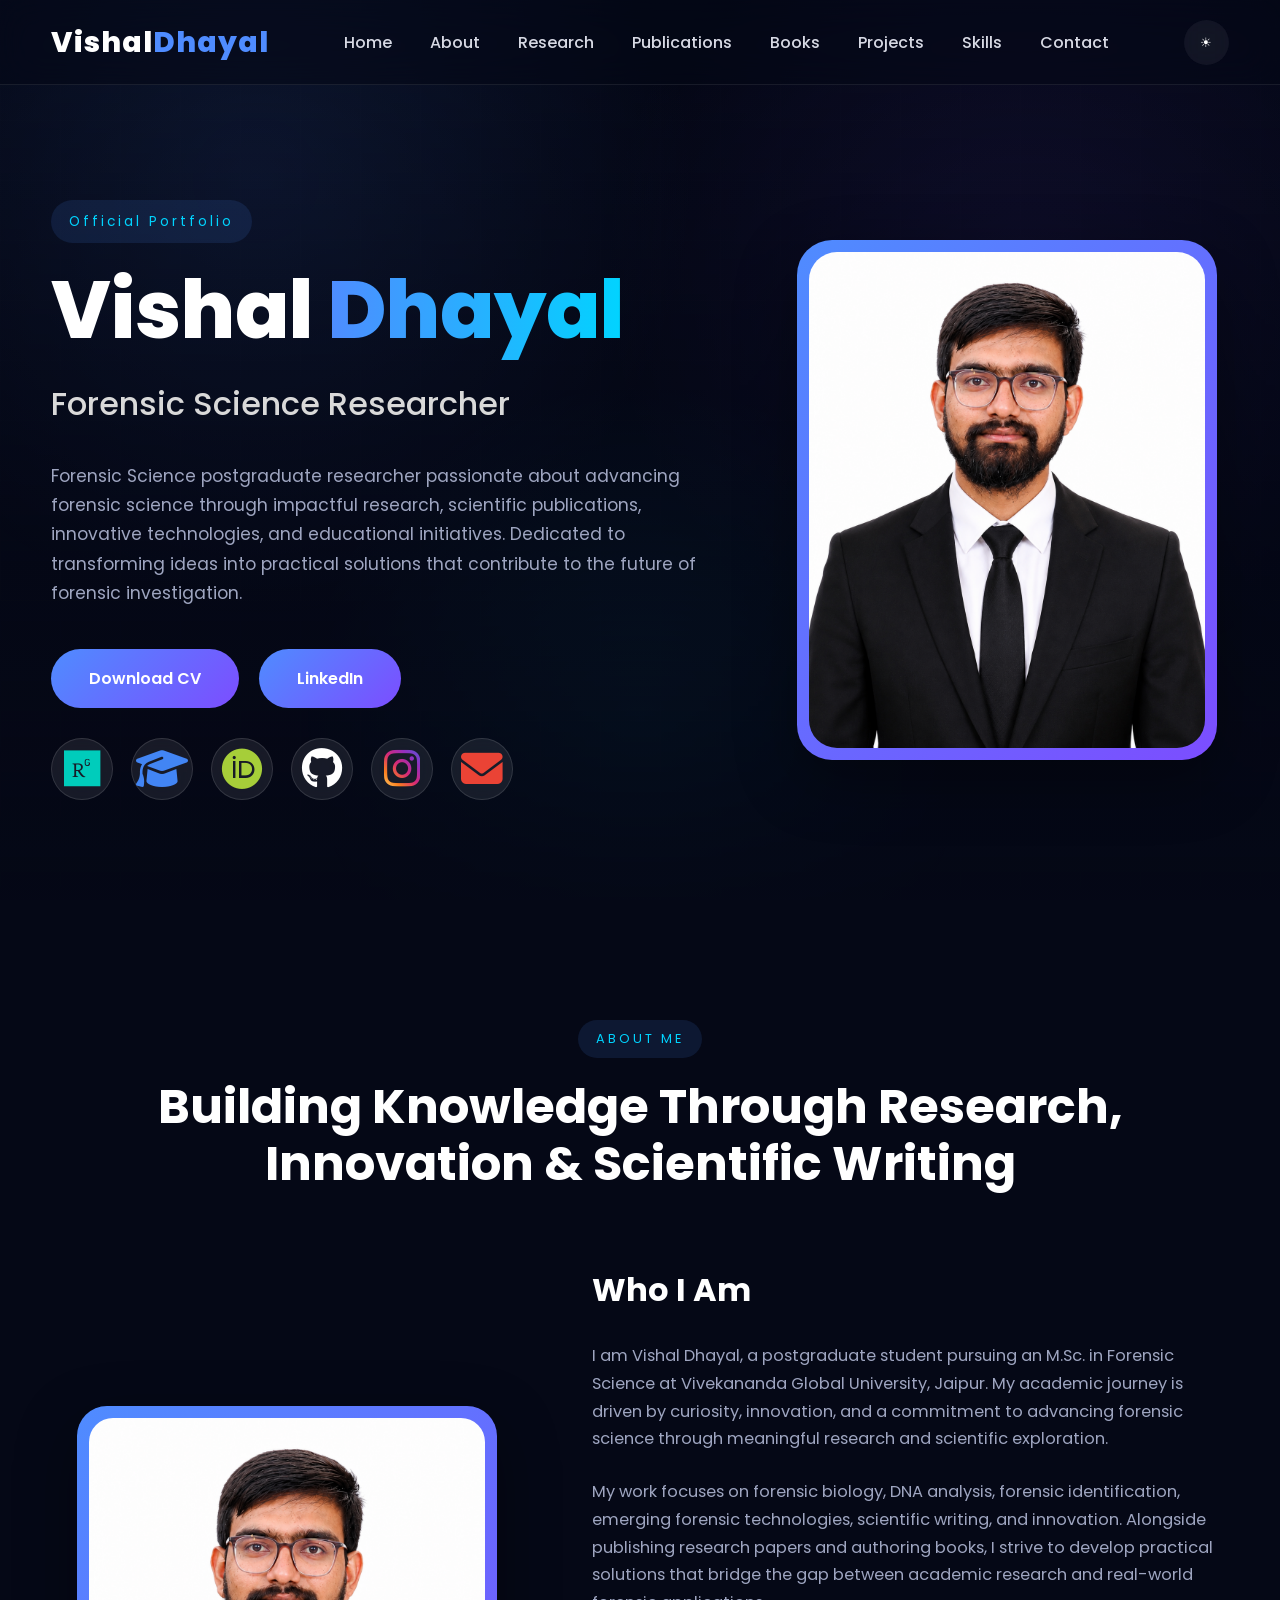
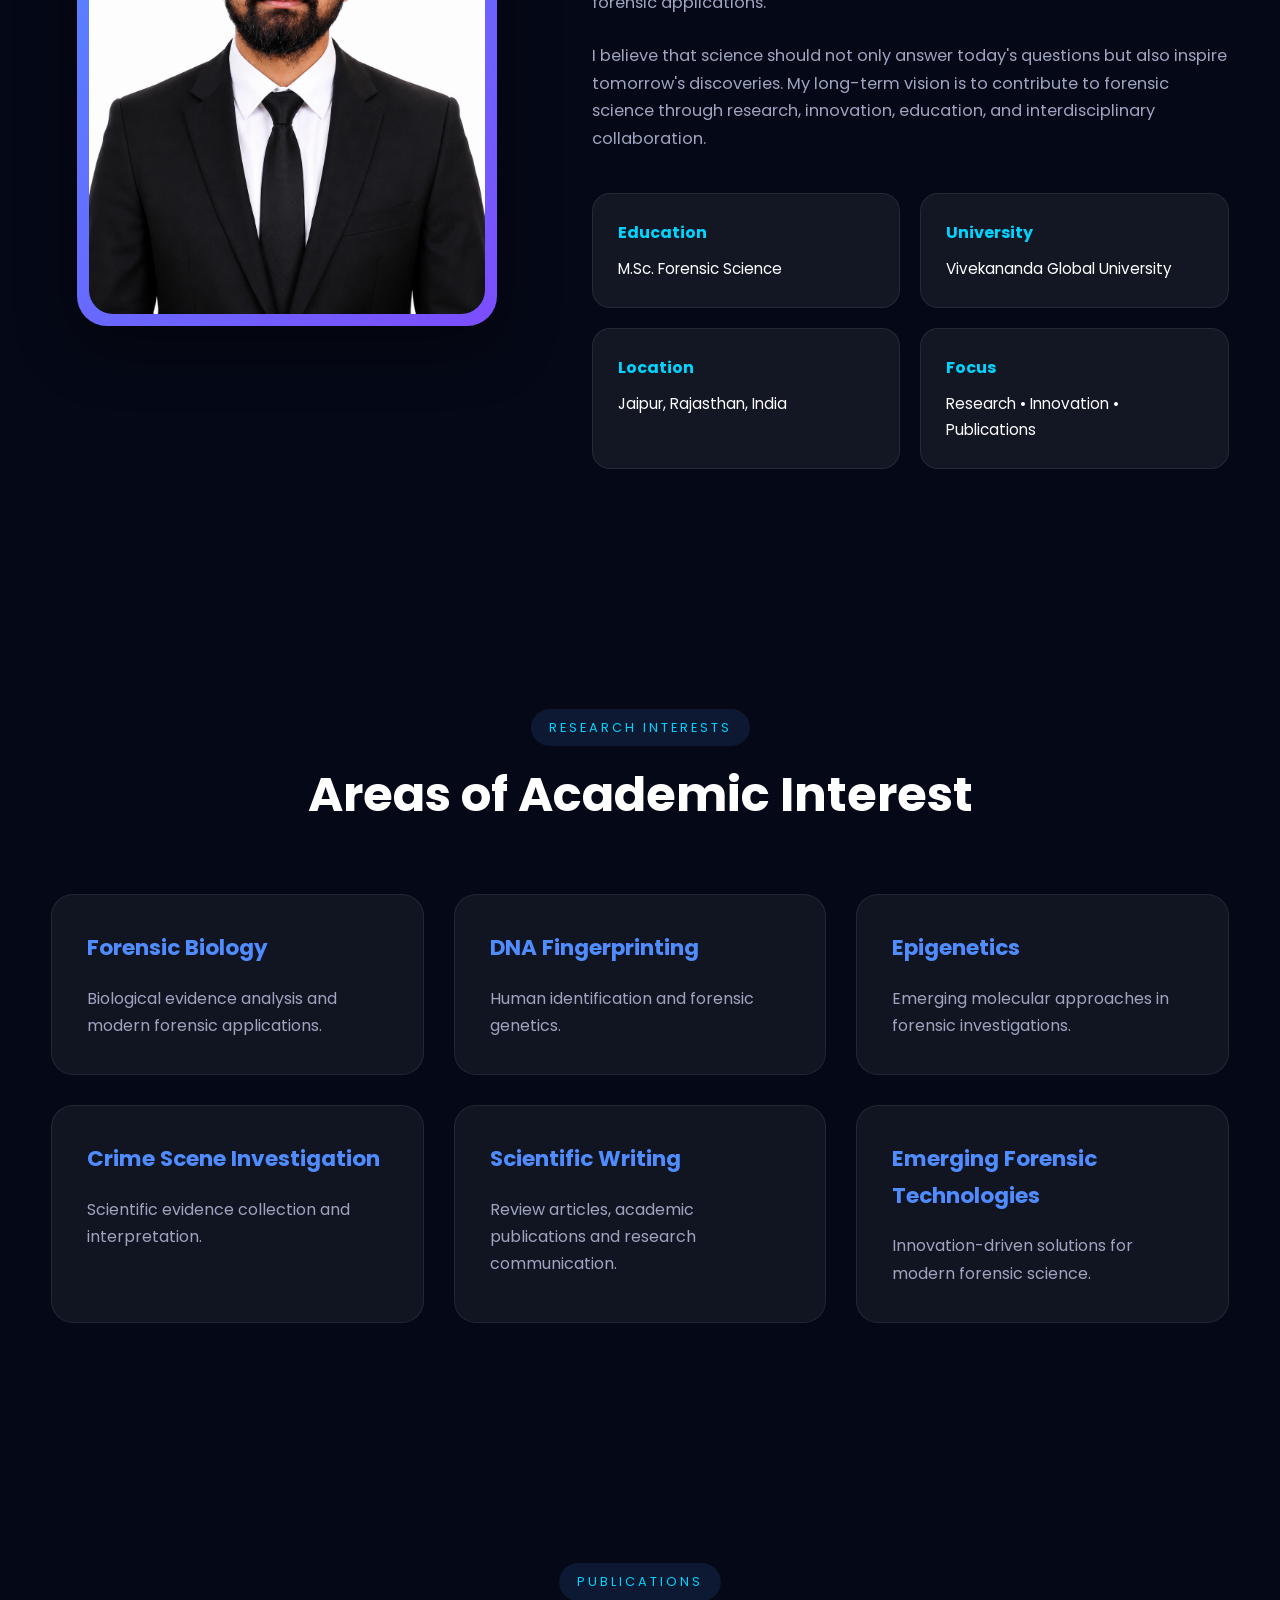
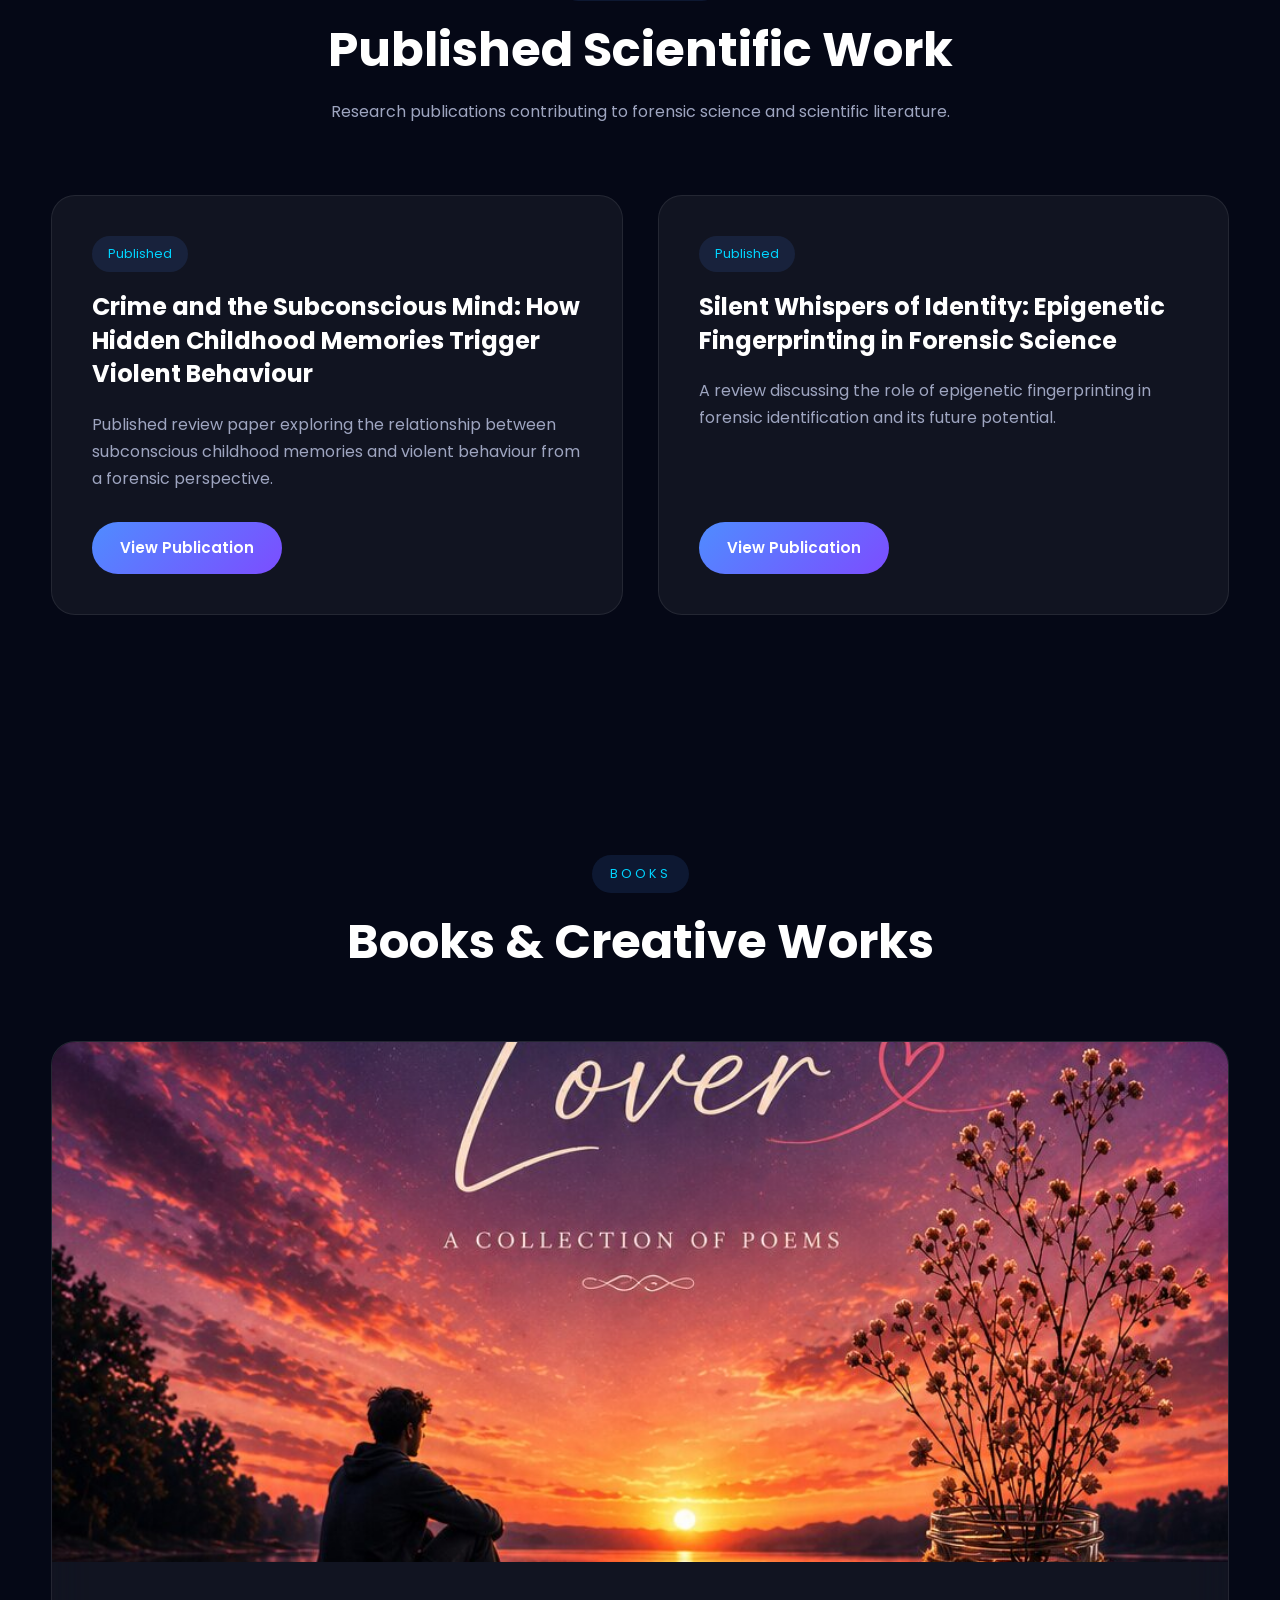
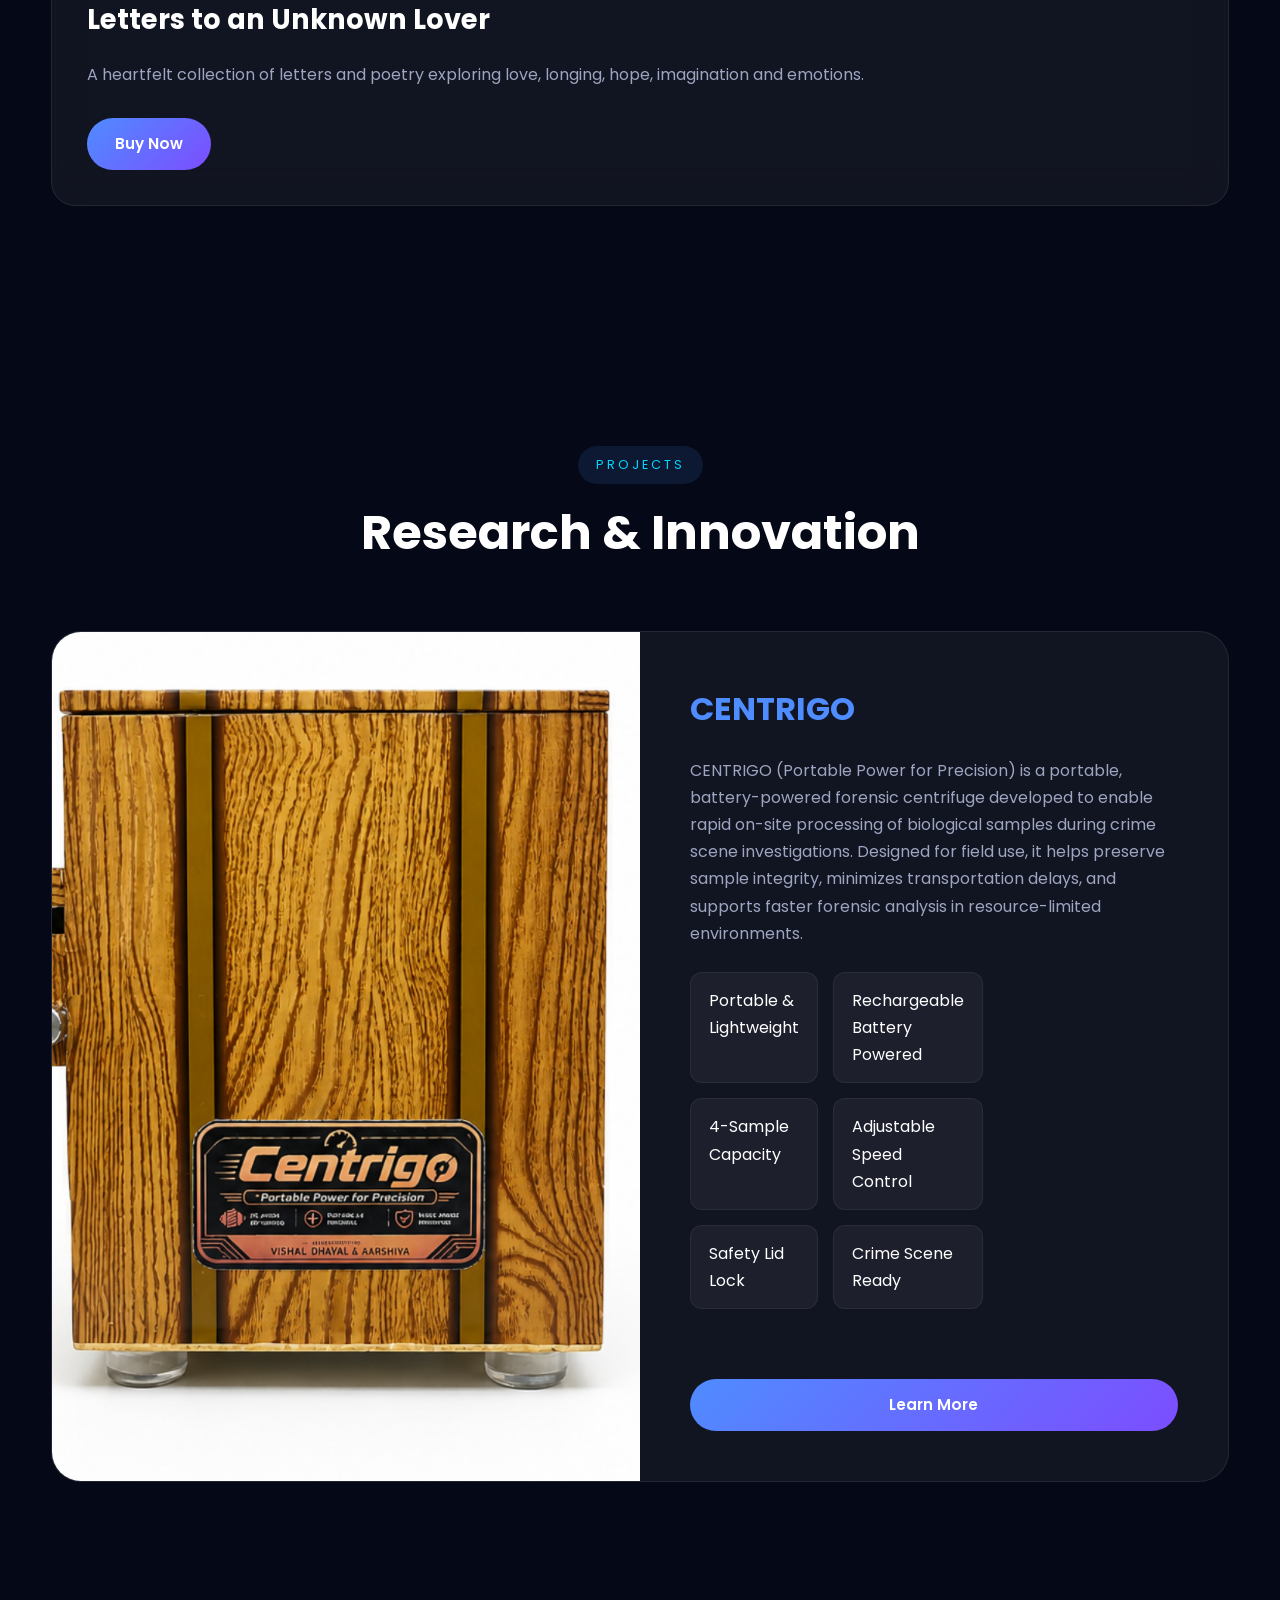
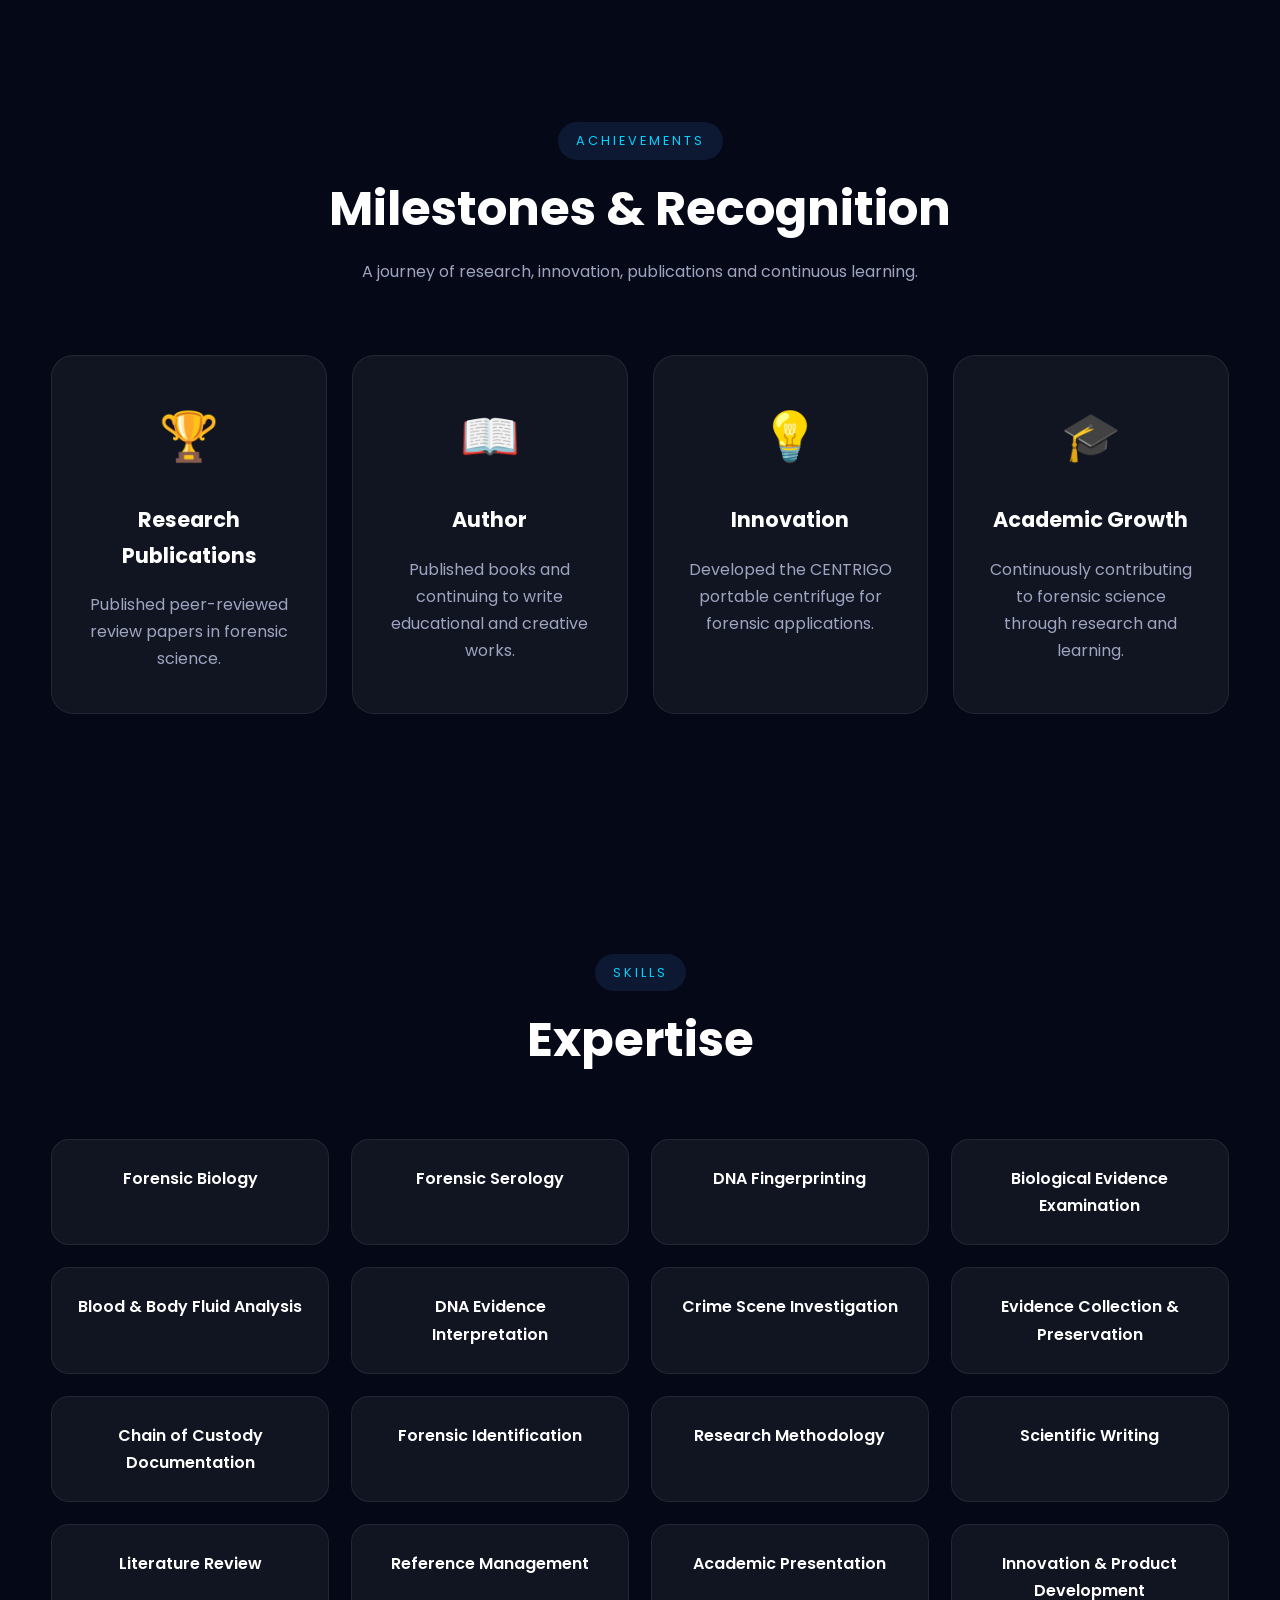
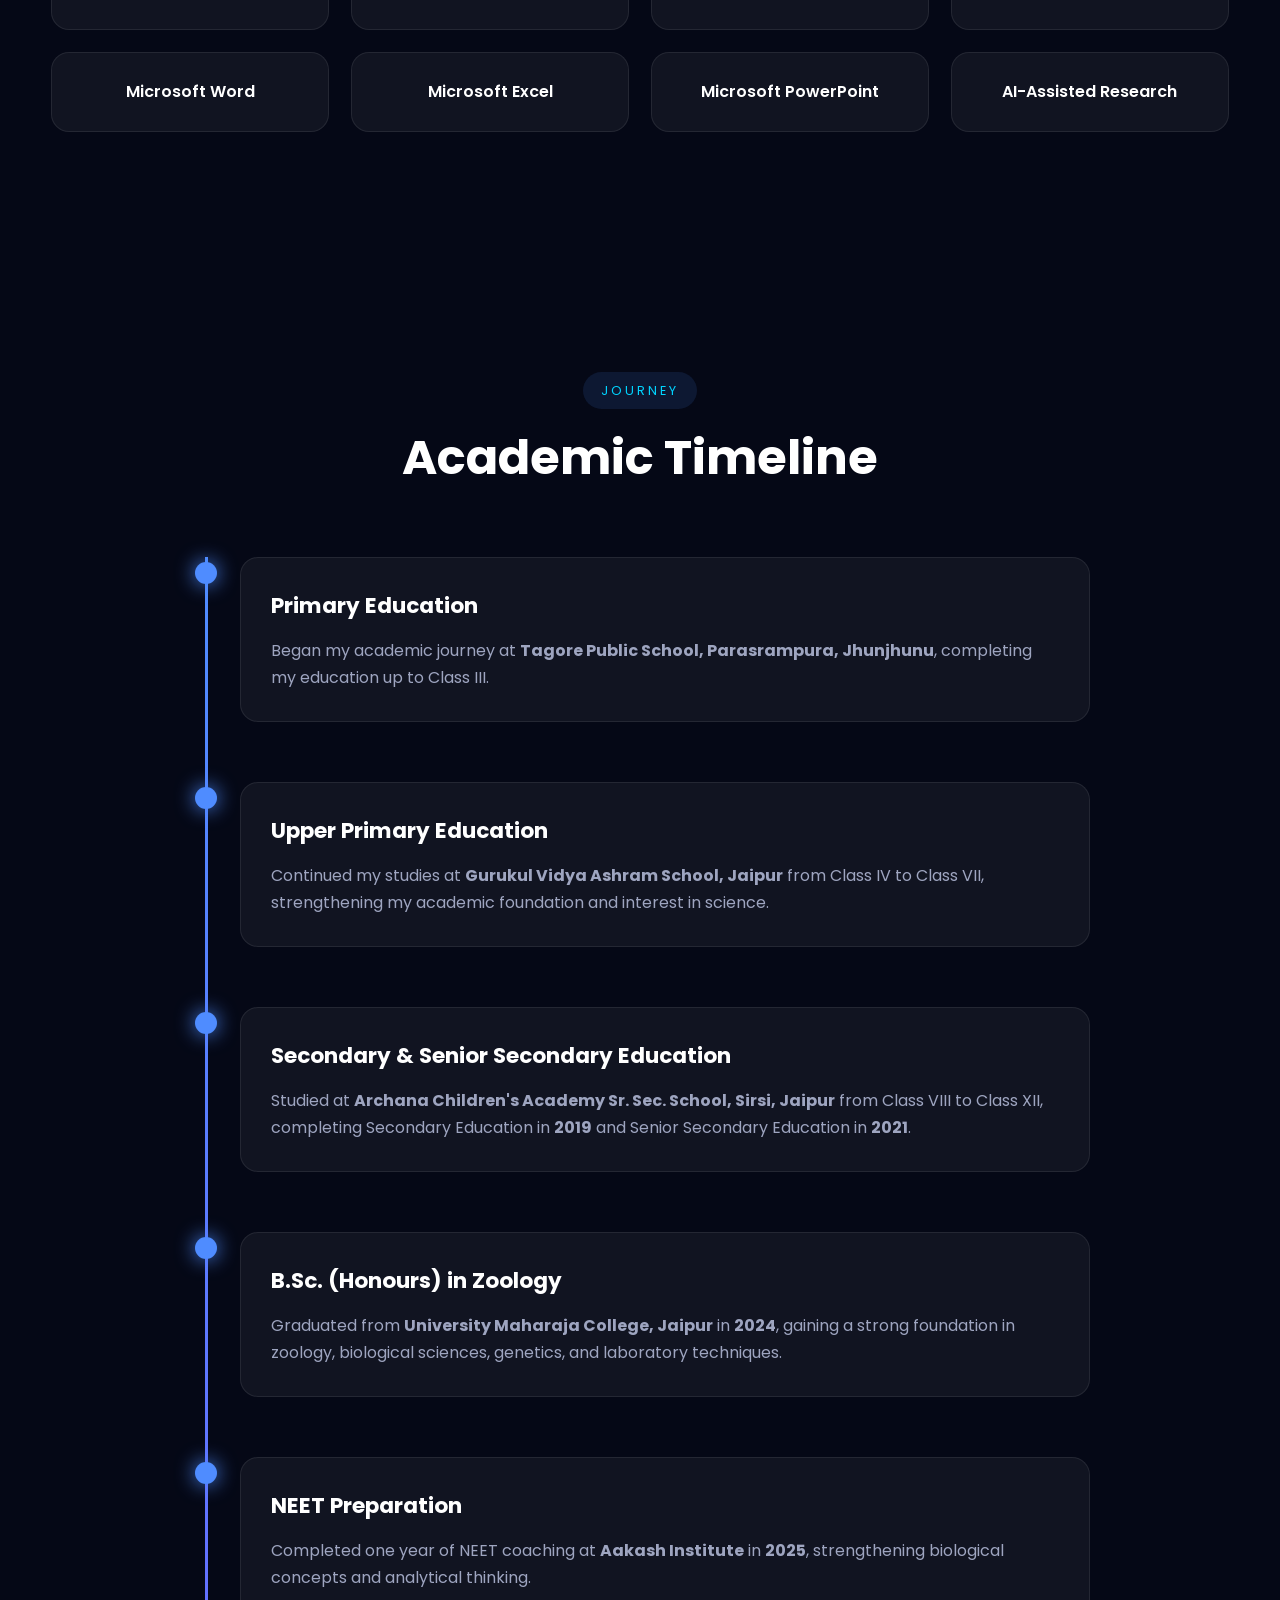
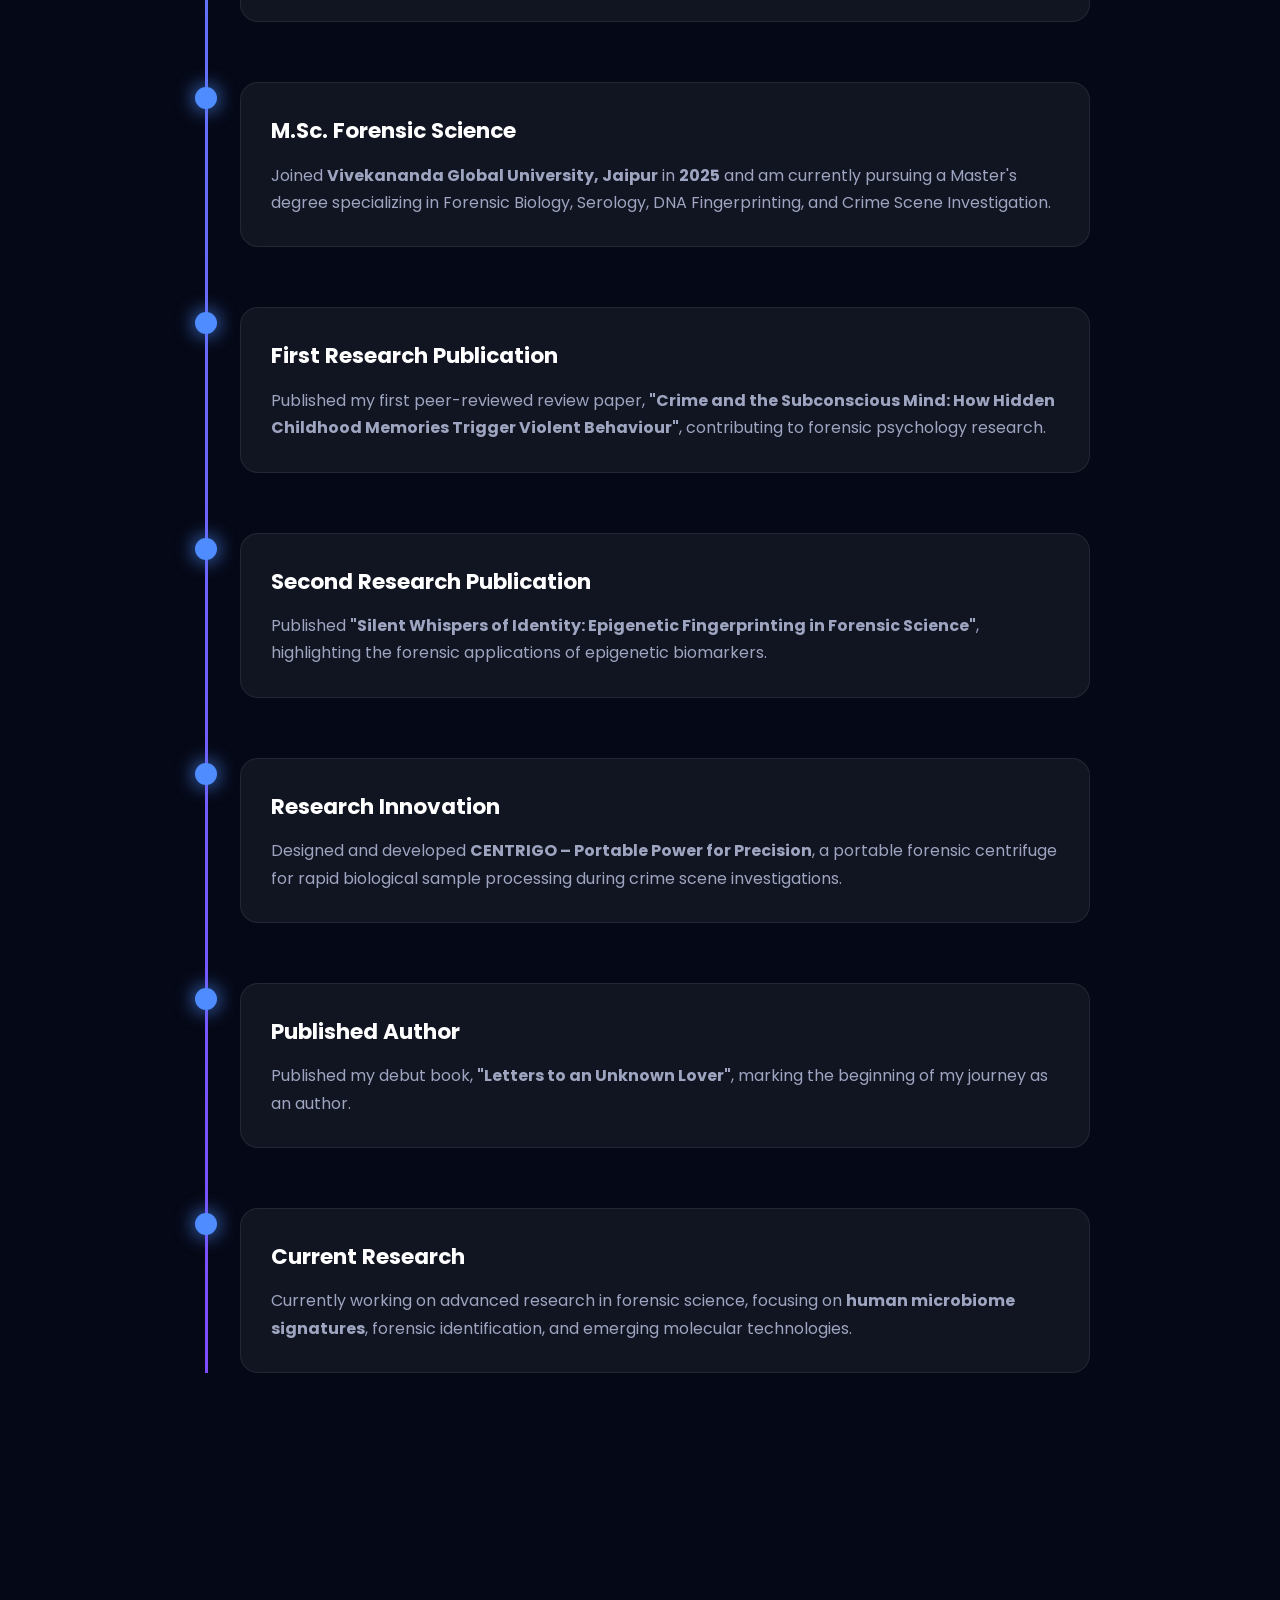
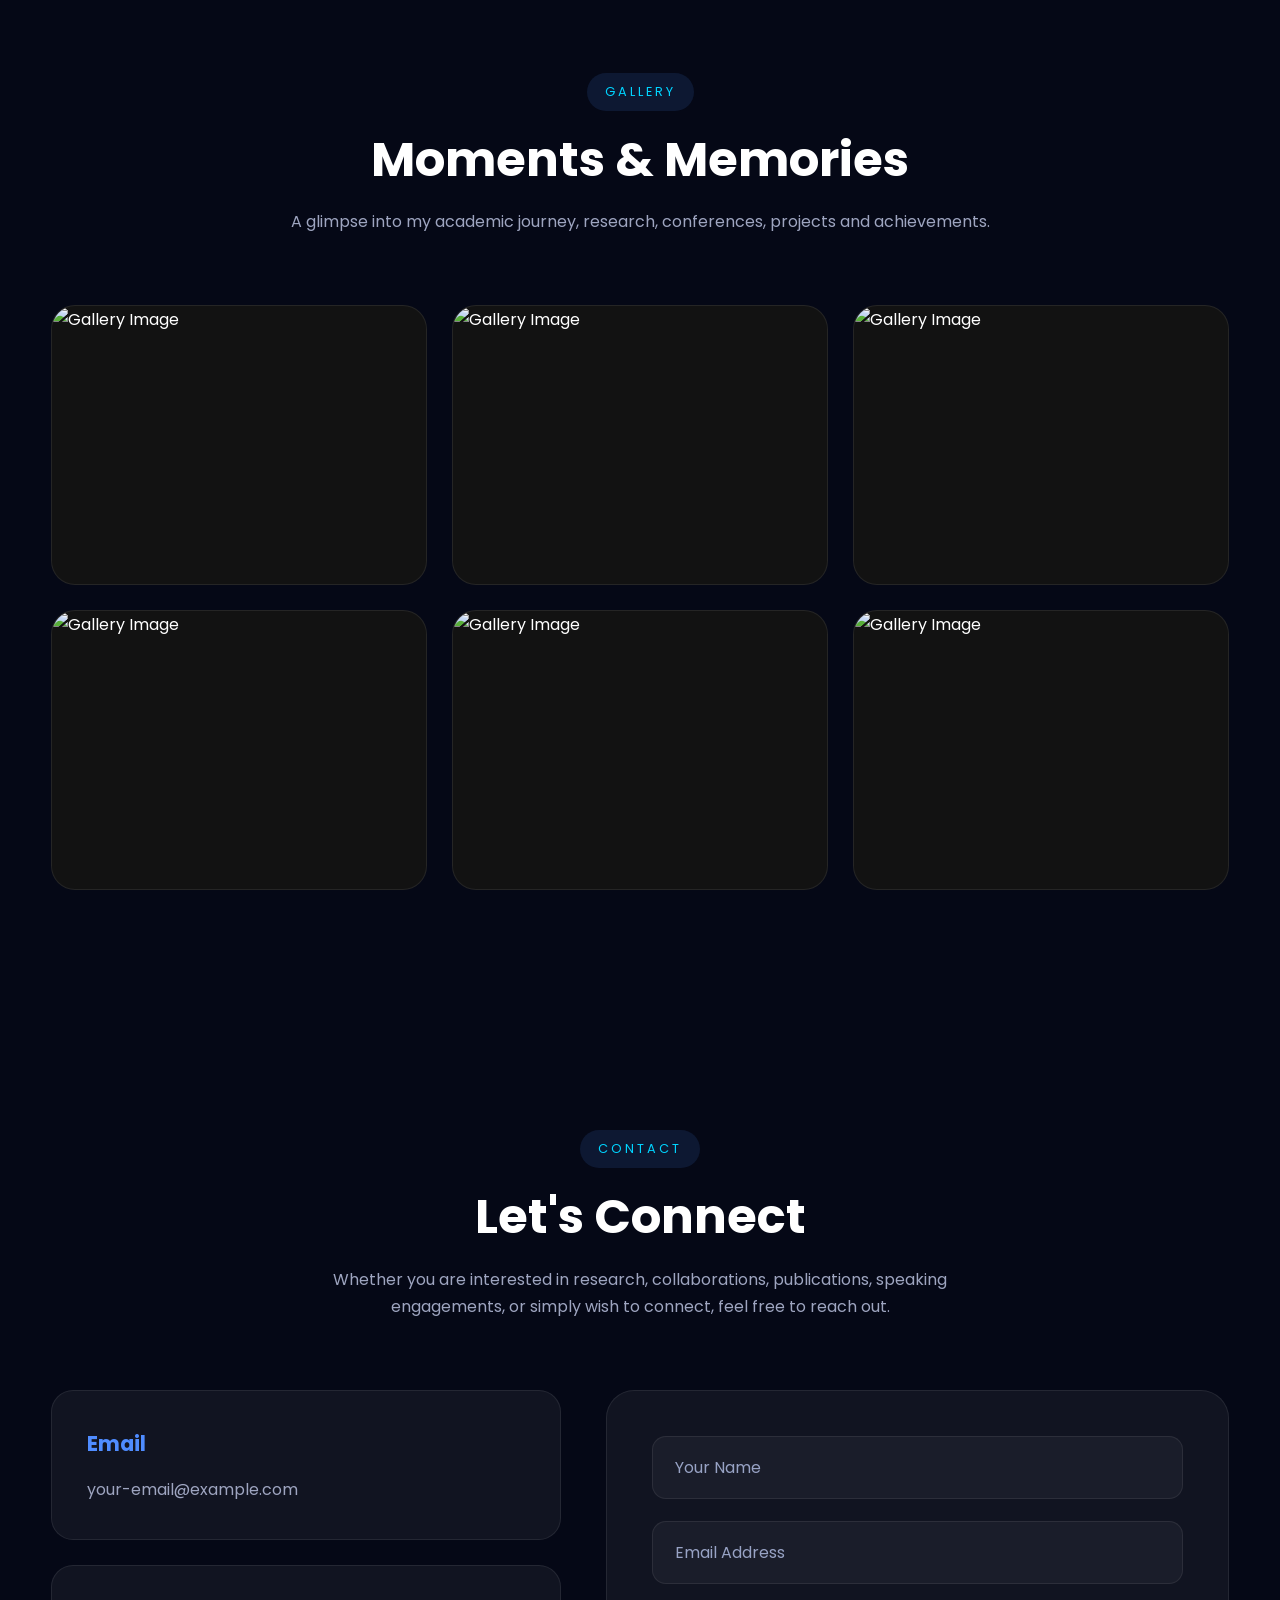
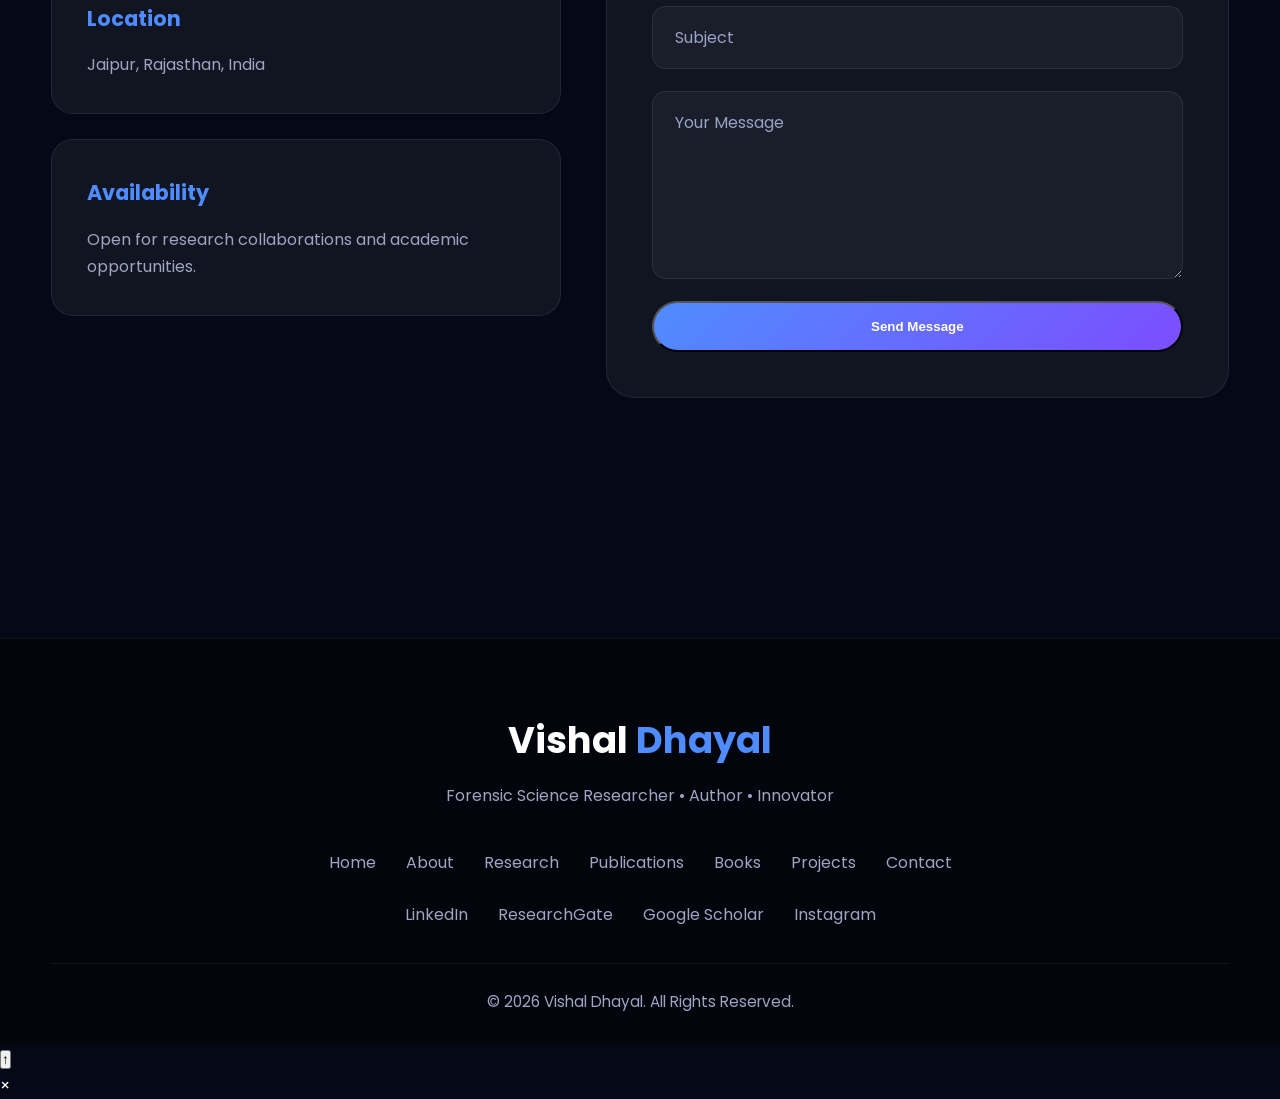
==== commit 96c302c7: "Add files via upload" ====
--- a/index.html
+++ b/index.html
@@ -34,7 +34,8 @@
 
     <!-- CSS -->
     <link rel="stylesheet" href="css/style.css">
-
+ <link rel="stylesheet"
+href="https://cdnjs.cloudflare.com/ajax/libs/font-awesome/6.7.2/css/all.min.css">
 </head>
 
 <body>
@@ -151,25 +152,73 @@
 
 </p>
 
-                <div class="hero-buttons">
-
-                    <a href="#about" class="btn-primary">
-
-                        Explore My Journey
-
-                    </a>
-
-                    <a href="assets/Vishal_Dhayal_CV.pdf"
-                        class="btn-secondary"
-                        download>
-
-                        Download CV
-
-                    </a>
-
-                </div>
-
-            </div>
+               <div class="hero-buttons">
+
+    <a href="assets/Vishal_Dhayal_CV.pdf"
+       class="btn-primary"
+       download>
+
+        Download CV
+
+    </a>
+
+    <a href="https://www.linkedin.com/in/vishal-dhayal-4b990b391"
+       target="_blank"
+       rel="noopener noreferrer"
+       class="btn-primary">
+
+        LinkedIn
+
+    </a>
+
+</div>
+
+<div class="hero-social">
+
+    <a href="https://www.researchgate.net/profile/Vishal-Dhayal"
+       target="_blank"
+       rel="noopener noreferrer"
+       title="ResearchGate">
+        <i class="fab fa-researchgate"></i>
+    </a>
+
+    <a href="https://scholar.google.com/citations?user=5hRxkUAAAAAJ&hl=en"
+       target="_blank"
+       rel="noopener noreferrer"
+       title="Google Scholar">
+        <i class="fas fa-graduation-cap"></i>
+    </a>
+
+    <a href="https://orcid.org/0009-0003-8770-7550"
+       target="_blank"
+       rel="noopener noreferrer"
+       title="ORCID">
+        <i class="fab fa-orcid"></i>
+    </a>
+
+    <a href="https://github.com/vishal-dhayal"
+       target="_blank"
+       rel="noopener noreferrer"
+       title="GitHub">
+        <i class="fab fa-github"></i>
+    </a>
+
+    <a href="https://www.instagram.com/vishalchoudhary._19"
+       target="_blank"
+       rel="noopener noreferrer"
+       title="Instagram">
+        <i class="fab fa-instagram"></i>
+    </a>
+
+    <a href="mailto:vishaldhayal2045@gmail.com"
+       title="Email">
+        <i class="fas fa-envelope"></i>
+    </a>
+
+</div>
+
+                </div>
+
 
             <div class="hero-right">
 
@@ -401,9 +450,12 @@
 
                     <div class="publication-buttons">
 
-                        <a href="#" class="btn-small">
-                            View Publication
-                        </a>
+                        <a href="https://doi.org/10.29328/journal.jfsr.1001108"
+   target="_blank"
+   rel="noopener noreferrer"
+   class="btn-small">
+    View Publication
+</a>
 
                     </div>
 
@@ -427,9 +479,12 @@
 
                     <div class="publication-buttons">
 
-                        <a href="#" class="btn-small">
-                            View Publication
-                        </a>
+                        <a href="https://dx.doi.org/10.29328/journal.jfsr.1001117"
+   target="_blank"
+   rel="noopener noreferrer"
+   class="btn-small">
+    View Publication
+</a>
 
                     </div>
 
@@ -486,11 +541,9 @@
 
                         </p>
 
-                        <a href="#" class="btn-small">
-
-                            Buy Book
-
-                        </a>
+                        <a href="javascript:void(0);" class="btn-small" id="buyBookBtn">
+    Buy Now
+</a>
 
                     </div>
 
@@ -528,7 +581,7 @@
 
                     <div class="project-image">
 
-                        <img src="images/projects/centrigo.jpg"
+                        <img src="images/projects/centrigo.png"
                              alt="CENTRIGO">
 
                     </div>
@@ -541,26 +594,23 @@
 
                         <p>
 
-                            Portable forensic centrifuge developed for
-                            efficient sample processing in field
-                            investigations.
+                            CENTRIGO (Portable Power for Precision) is a portable, battery-powered forensic centrifuge developed to enable rapid on-site processing of biological samples during crime scene investigations. Designed for field use, it helps preserve sample integrity, minimizes transportation delays, and supports faster forensic analysis in resource-limited environments.
 
                         </p>
 
                         <ul>
 
-                            <li>Portable Design</li>
-                            <li>Battery Powered</li>
-                            <li>Field Deployable</li>
-                            <li>Forensic Applications</li>
-
+                            <ul>
+    <li>Portable & Lightweight</li>
+    <li>Rechargeable Battery Powered</li>
+    <li>4-Sample Capacity</li>
+    <li>Adjustable Speed Control</li>
+    <li>Safety Lid Lock</li>
+    <li>Crime Scene Ready</li>
+</ul>
                         </ul>
 
-                        <a href="#" class="btn-small">
-
-                            Learn More
-
-                        </a>
+                        <a href="#" class="btn-small" id="centrigoBtn">Learn More</a>
 
                     </div>
 
@@ -674,27 +724,43 @@
 
                 <div class="skill-card">Forensic Biology</div>
 
-                <div class="skill-card">DNA Fingerprinting</div>
-
-                <div class="skill-card">Scientific Writing</div>
-
-                <div class="skill-card">Literature Review</div>
-
-                <div class="skill-card">Research Methodology</div>
-
-                <div class="skill-card">Crime Scene Investigation</div>
-
-                <div class="skill-card">Innovation</div>
-
-                <div class="skill-card">Academic Communication</div>
-
-                <div class="skill-card">Artificial Intelligence Tools</div>
-
-                <div class="skill-card">HTML</div>
-
-                <div class="skill-card">CSS</div>
-
-                <div class="skill-card">JavaScript</div>
+<div class="skill-card">Forensic Serology</div>
+
+<div class="skill-card">DNA Fingerprinting</div>
+
+<div class="skill-card">Biological Evidence Examination</div>
+
+<div class="skill-card">Blood & Body Fluid Analysis</div>
+
+<div class="skill-card">DNA Evidence Interpretation</div>
+
+<div class="skill-card">Crime Scene Investigation</div>
+
+<div class="skill-card">Evidence Collection & Preservation</div>
+
+<div class="skill-card">Chain of Custody Documentation</div>
+
+<div class="skill-card">Forensic Identification</div>
+
+<div class="skill-card">Research Methodology</div>
+
+<div class="skill-card">Scientific Writing</div>
+
+<div class="skill-card">Literature Review</div>
+
+<div class="skill-card">Reference Management</div>
+
+<div class="skill-card">Academic Presentation</div>
+
+<div class="skill-card">Innovation & Product Development</div>
+
+<div class="skill-card">Microsoft Word</div>
+
+<div class="skill-card">Microsoft Excel</div>
+
+<div class="skill-card">Microsoft PowerPoint</div>
+
+<div class="skill-card">AI-Assisted Research</div>
 
             </div>
 
@@ -721,77 +787,185 @@
                 </h2>
 
             </div>
-
-            <div class="timeline-wrapper">
-
-                <div class="timeline-item">
-
-                    <div class="timeline-dot"></div>
-
-                    <div class="timeline-content">
-
-                        <h3>M.Sc. Forensic Science</h3>
-
-                        <p>
-                            Started postgraduate studies at Vivekananda Global University, Jaipur.
-                        </p>
-
-                    </div>
-
-                </div>
-
-                <div class="timeline-item">
-
-                    <div class="timeline-dot"></div>
-
-                    <div class="timeline-content">
-
-                        <h3>Research Publications</h3>
-
-                        <p>
-                            Published review papers in forensic science.
-                        </p>
-
-                    </div>
-
-                </div>
-
-                <div class="timeline-item">
-
-                    <div class="timeline-dot"></div>
-
-                    <div class="timeline-content">
-
-                        <h3>Book Publication</h3>
-
-                        <p>
-                            Published creative and academic writing.
-                        </p>
-
-                    </div>
-
-                </div>
-
-                <div class="timeline-item">
-
-                    <div class="timeline-dot"></div>
-
-                    <div class="timeline-content">
-
-                        <h3>CENTRIGO</h3>
-
-                        <p>
-                            Designed and developed a portable forensic centrifuge.
-                        </p>
-
-                    </div>
-
-                </div>
-
-            </div>
-
-        </div>
-
+<div class="timeline-wrapper">
+
+    <div class="timeline-item">
+
+        <div class="timeline-dot"></div>
+
+        <div class="timeline-content">
+
+            <h3>Primary Education</h3>
+
+            <p>
+                Began my academic journey at <strong>Tagore Public School, Parasrampura, Jhunjhunu</strong>, completing my education up to Class III.
+            </p>
+
+        </div>
+
+    </div>
+
+    <div class="timeline-item">
+
+        <div class="timeline-dot"></div>
+
+        <div class="timeline-content">
+
+            <h3>Upper Primary Education</h3>
+
+            <p>
+                Continued my studies at <strong>Gurukul Vidya Ashram School, Jaipur</strong> from Class IV to Class VII, strengthening my academic foundation and interest in science.
+            </p>
+
+        </div>
+
+    </div>
+
+    <div class="timeline-item">
+
+        <div class="timeline-dot"></div>
+
+        <div class="timeline-content">
+
+            <h3>Secondary & Senior Secondary Education</h3>
+
+            <p>
+                Studied at <strong>Archana Children's Academy Sr. Sec. School, Sirsi, Jaipur</strong> from Class VIII to Class XII, completing Secondary Education in <strong>2019</strong> and Senior Secondary Education in <strong>2021</strong>.
+            </p>
+
+        </div>
+
+    </div>
+
+    <div class="timeline-item">
+
+        <div class="timeline-dot"></div>
+
+        <div class="timeline-content">
+
+            <h3>B.Sc. (Honours) in Zoology</h3>
+
+            <p>
+                Graduated from <strong>University Maharaja College, Jaipur</strong> in <strong>2024</strong>, gaining a strong foundation in zoology, biological sciences, genetics, and laboratory techniques.
+            </p>
+
+        </div>
+
+    </div>
+
+    <div class="timeline-item">
+
+        <div class="timeline-dot"></div>
+
+        <div class="timeline-content">
+
+            <h3>NEET Preparation</h3>
+
+            <p>
+                Completed one year of NEET coaching at <strong>Aakash Institute</strong> in <strong>2025</strong>, strengthening biological concepts and analytical thinking.
+            </p>
+
+        </div>
+
+    </div>
+
+    <div class="timeline-item">
+
+        <div class="timeline-dot"></div>
+
+        <div class="timeline-content">
+
+            <h3>M.Sc. Forensic Science</h3>
+
+            <p>
+                Joined <strong>Vivekananda Global University, Jaipur</strong> in <strong>2025</strong> and am currently pursuing a Master's degree specializing in Forensic Biology, Serology, DNA Fingerprinting, and Crime Scene Investigation.
+            </p>
+
+        </div>
+
+    </div>
+
+    <div class="timeline-item">
+
+        <div class="timeline-dot"></div>
+
+        <div class="timeline-content">
+
+            <h3>First Research Publication</h3>
+
+            <p>
+                Published my first peer-reviewed review paper, <strong>"Crime and the Subconscious Mind: How Hidden Childhood Memories Trigger Violent Behaviour"</strong>, contributing to forensic psychology research.
+            </p>
+
+        </div>
+
+    </div>
+
+    <div class="timeline-item">
+
+        <div class="timeline-dot"></div>
+
+        <div class="timeline-content">
+
+            <h3>Second Research Publication</h3>
+
+            <p>
+                Published <strong>"Silent Whispers of Identity: Epigenetic Fingerprinting in Forensic Science"</strong>, highlighting the forensic applications of epigenetic biomarkers.
+            </p>
+
+        </div>
+
+    </div>
+
+    <div class="timeline-item">
+
+        <div class="timeline-dot"></div>
+
+        <div class="timeline-content">
+
+            <h3>Research Innovation</h3>
+
+            <p>
+                Designed and developed <strong>CENTRIGO – Portable Power for Precision</strong>, a portable forensic centrifuge for rapid biological sample processing during crime scene investigations.
+            </p>
+
+        </div>
+
+    </div>
+
+    <div class="timeline-item">
+
+        <div class="timeline-dot"></div>
+
+        <div class="timeline-content">
+
+            <h3>Published Author</h3>
+
+            <p>
+                Published my debut book, <strong>"Letters to an Unknown Lover"</strong>, marking the beginning of my journey as an author.
+            </p>
+
+        </div>
+
+    </div>
+
+    <div class="timeline-item">
+
+        <div class="timeline-dot"></div>
+
+        <div class="timeline-content">
+
+            <h3>Current Research</h3>
+
+            <p>
+                Currently working on advanced research in forensic science, focusing on <strong>human microbiome signatures</strong>, forensic identification, and emerging molecular technologies.
+            </p>
+
+        </div>
+
+    </div>
+
+</div>
     </section>    <!-- ===========================
          GALLERY
     ============================ -->
@@ -1016,9 +1190,158 @@
         </div>
 
     </footer>
-
-    <script src="js/script.js"></script>
+</footer>
+
+<!-- Paste the modal here -->
+
+<div id="bookModal" class="book-modal">
+
+    <div class="book-modal-content">
+
+        <span class="close-book-modal">&times;</span>
+
+        <h2>Letters to an Unknown Lover</h2>
+
+        <p class="modal-subtitle">
+            Choose your preferred format
+        </p>
+
+        <div class="purchase-option">
+
+            <h3>📱 eBook</h3>
+
+            <p>Available on Amazon India</p>
+
+            <a href="https://www.amazon.in/dp/B0H7NS95WV"
+               target="_blank"
+               class="btn-primary">
+
+                Buy eBook
+
+            </a>
+
+        </div>
+
+        <div class="purchase-option">
+
+            <h3>📕 Paperback</h3>
+
+            <p>Select your location</p>
+
+            <div class="purchase-buttons">
+
+                <a href="https://store.pothi.com/book/vishal-dhayal-letters-unknown-lover-0/"
+                   target="_blank"
+                   class="btn-secondary">
+
+                    🇮🇳 India
+
+                </a>
+
+                <a href="https://www.amazon.com/dp/B0H7PMG6RL"
+   target="_blank"
+   class="btn-secondary">
+    🌍 International
+</a>
+
+                </a>
+
+            </div>
+
+        </div>
+
+    </div>
+
+</div>
+<div id="centrigoModal" class="book-modal">
+
+    <div class="book-modal-content">
+
+        <span class="close-book-modal" id="closeCentrigo">&times;</span>
+
+        <h2>CENTRIGO</h2>
+
+<p class="modal-subtitle">
+    Portable Power for Precision
+</p>
+
+<div class="purchase-option">
+
+    <h3>Project Overview</h3>
+
+    <p>
+        CENTRIGO is a portable, battery-powered forensic centrifuge developed to
+        facilitate rapid on-site processing of biological samples during crime
+        scene investigations. Designed with portability and efficiency in mind,
+        it supports forensic professionals by enabling preliminary sample
+        preparation before laboratory analysis, helping preserve evidence
+        quality and reduce transportation delays.
+    </p>
+
+</div>
+
+<div class="purchase-option">
+
+    <h3>Key Features</h3>
+
+    <ul>
+        <li>✔ Portable and Compact Design</li>
+        <li>✔ Battery Powered Operation</li>
+        <li>✔ Four Sample Processing Capacity</li>
+        <li>✔ Adjustable Speed Control</li>
+        <li>✔ Safety Lid Lock Mechanism</li>
+        <li>✔ Designed for Crime Scene & Field Investigations</li>
+    </ul>
+
+</div>
+
+<div class="purchase-option">
+
+    <h3>Applications</h3>
+
+    <ul>
+        <li>Forensic Biology</li>
+        <li>Forensic Serology</li>
+        <li>Crime Scene Investigation</li>
+        <li>Biological Evidence Processing</li>
+        <li>DNA Sample Preparation</li>
+        <li>Academic Demonstration & Research</li>
+    </ul>
+
+</div>
+
+<div class="purchase-option">
+
+    <h3>Innovation</h3>
+
+    <p>
+        CENTRIGO was developed to address the need for a portable centrifugation
+        solution in forensic field investigations. The project combines
+        portability, ease of use, and practical functionality to support faster
+        preliminary processing of biological evidence outside conventional
+        laboratory settings.
+    </p>
+
+</div>
+
+<div class="purchase-option">
+
+    <h3>Current Status</h3>
+
+    <p>
+        This project is currently undergoing intellectual property protection.
+        Detailed technical specifications, design architecture, and engineering
+        documentation will be made publicly available after completion of the
+        protection process.
+    </p>
+
+</div>
+
+    </div>
+
+</div>
+<script src="js/script.js"></script>
 
 </body>
-
-</html>+</html>
+   
--- a/css/style.css
+++ b/css/style.css
@@ -1949,4 +1949,382 @@
 
 }
 
+}/*==============================
+BOOK MODAL
+==============================*/
+
+.book-modal{
+
+position:fixed;
+
+top:0;
+left:0;
+
+width:100%;
+height:100%;
+
+display:none;
+
+justify-content:center;
+align-items:center;
+
+background:rgba(0,0,0,.75);
+
+backdrop-filter:blur(10px);
+
+z-index:9999;
+
+padding:20px;
+
+}
+
+.book-modal.active{
+
+display:flex;
+
+animation:fadeIn .35s ease;
+
+}
+
+.book-modal-content{
+
+    position:relative;
+
+    width:min(800px,90%);
+
+    max-height:85vh;
+
+    overflow-y:auto;
+
+    background:#151515;
+
+    border:1px solid rgba(255,255,255,.08);
+
+    border-radius:20px;
+
+    padding:40px;
+
+    color:#fff;
+
+    box-shadow:0 25px 60px rgba(0,0,0,.45);
+
+}
+
+width:100%;
+
+max-width:650px;
+
+background:#111827;
+
+border:1px solid rgba(255,255,255,.08);
+
+border-radius:25px;
+
+padding:40px;
+
+position:relative;
+
+box-shadow:0 30px 80px rgba(0,0,0,.45);
+
+animation:popup .35s ease;
+
+}
+
+.book-modal-content h2{
+
+font-size:2rem;
+
+margin-bottom:10px;
+
+text-align:center;
+
+}
+
+.modal-subtitle{
+
+text-align:center;
+
+color:#9ca3af;
+
+margin-bottom:35px;
+
+}
+
+.purchase-option{
+
+padding:25px;
+
+border-radius:18px;
+
+background:rgba(255,255,255,.04);
+
+margin-bottom:25px;
+
+border:1px solid rgba(255,255,255,.08);
+
+}
+
+.purchase-option h3{
+
+margin-bottom:10px;
+
+}
+
+.purchase-option p{
+
+color:#b8c0d6;
+
+margin-bottom:20px;
+
+}
+
+.purchase-buttons{
+
+display:flex;
+
+gap:15px;
+
+flex-wrap:wrap;
+
+}
+
+.purchase-buttons a{
+
+flex:1;
+
+text-align:center;
+
+}
+
+.close-book-modal{
+
+position:absolute;
+
+top:20px;
+
+right:25px;
+
+font-size:32px;
+
+cursor:pointer;
+
+transition:.3s;
+
+}
+
+.close-book-modal:hover{
+
+color:#4f8cff;
+
+transform:rotate(90deg);
+
+}
+
+@keyframes popup{
+
+from{
+
+opacity:0;
+
+transform:scale(.9);
+
+}
+
+to{
+
+opacity:1;
+
+transform:scale(1);
+
+}
+
+}
+
+@keyframes fadeIn{
+
+from{
+
+opacity:0;
+
+}
+
+to{
+
+opacity:1;
+
+}
+
+}
+
+@media(max-width:768px){
+
+.book-modal-content{
+
+padding:30px 20px;
+
+}
+
+.purchase-buttons{
+
+flex-direction:column;
+
+}
+
+}/*==============================
+HERO SOCIAL LINKS
+==============================*/
+
+.hero-social{
+
+display:flex;
+
+justify-content:flex-start;
+
+align-items:center;
+
+gap:18px;
+
+flex-wrap:wrap;
+
+margin-top:30px;
+
+}
+
+.hero-social a{
+
+display:flex;
+
+align-items:center;
+
+justify-content:center;
+
+padding:12px 24px;
+
+border-radius:50px;
+
+background:rgba(255,255,255,.06);
+
+border:1px solid rgba(255,255,255,.12);
+
+backdrop-filter:blur(12px);
+
+color:#fff;
+
+font-weight:500;
+
+transition:.35s ease;
+
+box-shadow:0 0 0 rgba(10, 66, 170, 0);
+
+}
+
+.hero-social a:hover{
+
+background:linear-gradient(135deg,var(--primary),var(--secondary));
+
+border-color:transparent;
+
+transform:translateY(-5px);
+
+box-shadow:0 15px 35px rgba(79,140,255,.35);
+
+color:#fff;
+
+}.purchase-buttons{
+    display:flex;
+    gap:15px;
+    align-items:stretch;
+}
+
+.purchase-buttons a{
+    flex:1;
+    display:flex;
+    justify-content:center;
+    align-items:center;
+    min-height:52px;
+    text-align:center;
+}/*===========================================================
+  HERO SOCIAL ICONS
+===========================================================*/
+
+.hero-social{
+    display:flex;
+    align-items:center;
+    gap:18px;
+    margin-top:30px;
+    flex-wrap:wrap;
+}
+
+.hero-social a{
+    width:62px;
+    height:62px;
+    display:flex;
+    justify-content:center;
+    align-items:center;
+    border-radius:50%;
+    background:rgba(255,255,255,.08);
+    border:1px solid rgba(255,255,255,.12);
+    backdrop-filter:blur(12px);
+    transition:.35s ease;
+}
+
+.hero-social a:hover{
+    transform:translateY(-6px) scale(1.08);
+    background:rgba(255,255,255,.12);
+}
+
+.hero-social i{
+    font-size:2.6rem;
+    line-height:1;
+}
+
+/*==============================
+ResearchGate
+==============================*/
+.fa-researchgate{
+    color:#00CCBB;
+}
+
+/*==============================
+Google Scholar
+==============================*/
+.fa-graduation-cap{
+    color:#4285F4;
+}
+
+/*==============================
+ORCID
+==============================*/
+.fa-orcid{
+    color:#A6CE39;
+}
+
+/*==============================
+GitHub
+==============================*/
+.fa-github{
+    color:#ffffff;
+}
+
+/*==============================
+Instagram
+==============================*/
+.fa-instagram{
+    background:linear-gradient(
+        45deg,
+        #FEDA75,
+        #FA7E1E,
+        #D62976,
+        #962FBF,
+        #4F5BD5
+    );
+    -webkit-background-clip:text;
+    -webkit-text-fill-color:transparent;
+}
+
+/*==============================
+Email
+==============================*/
+.fa-envelope{
+    color:#EA4335;
 }
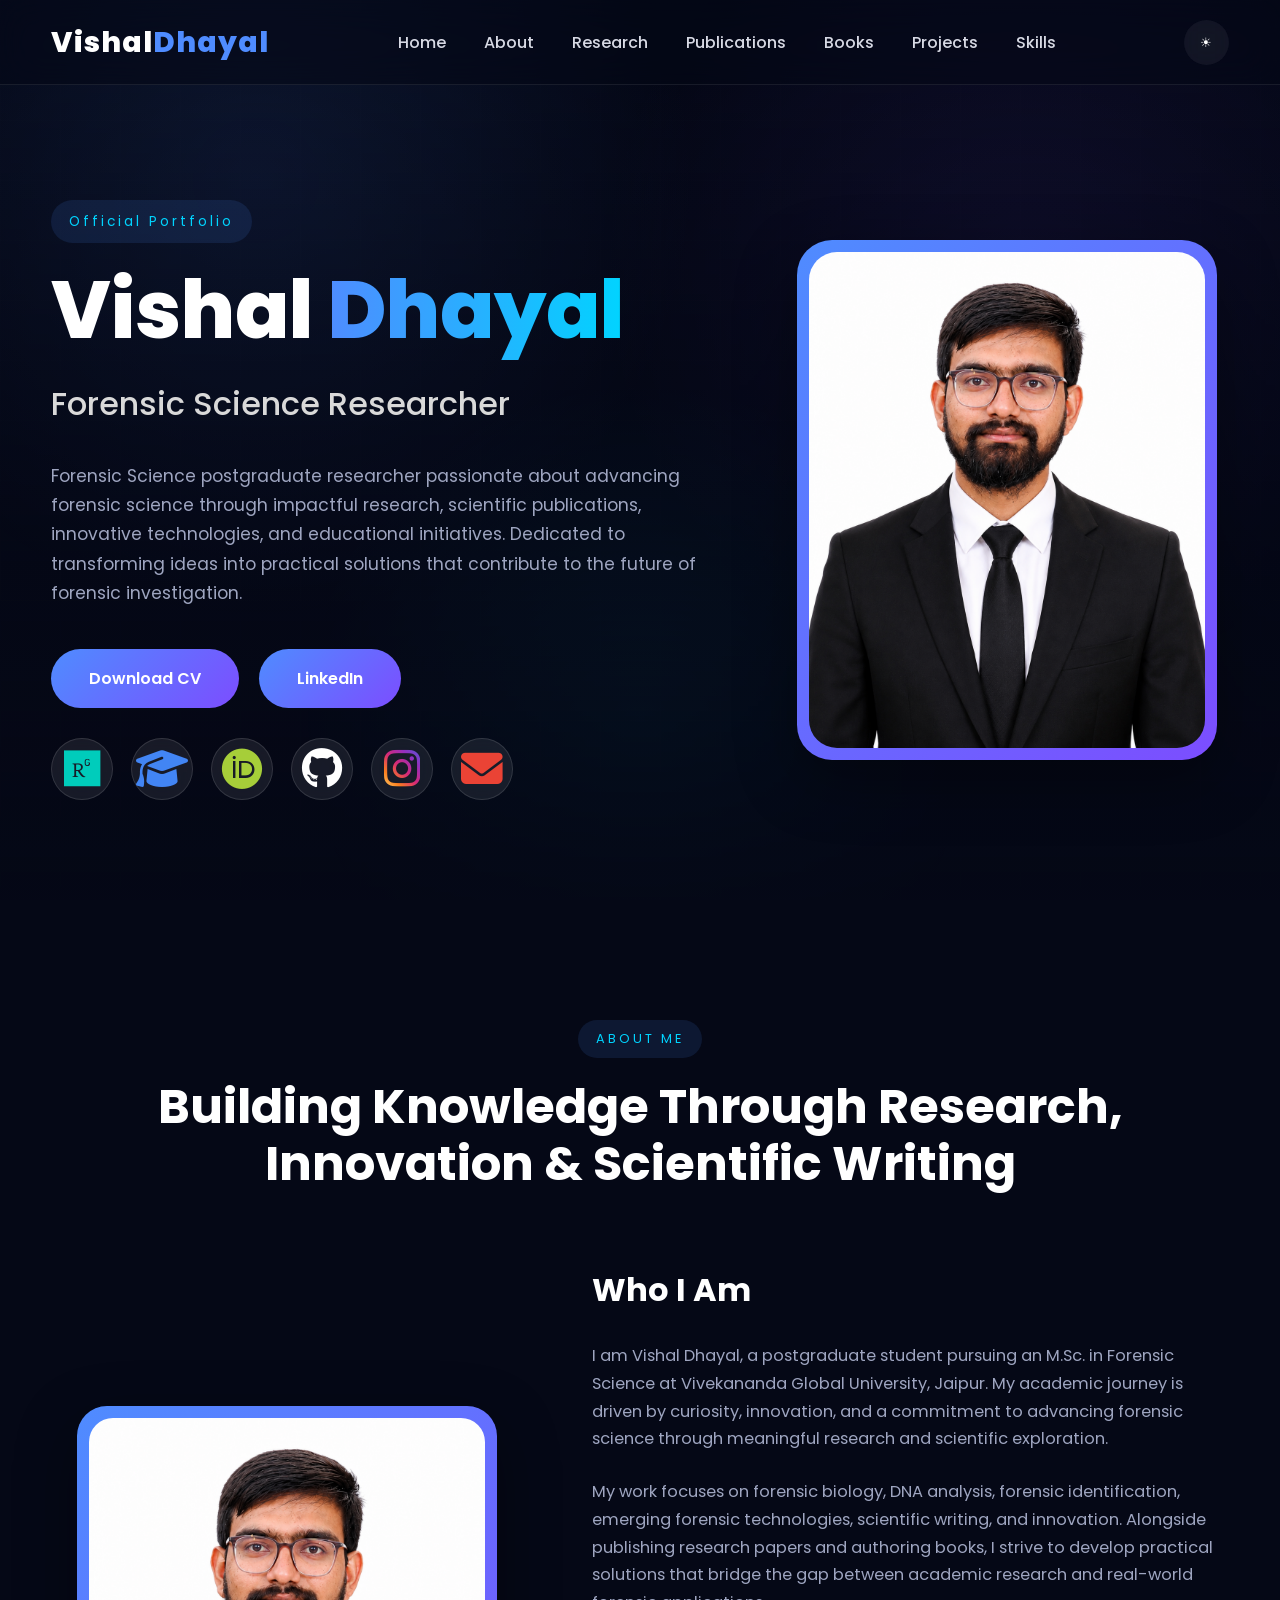
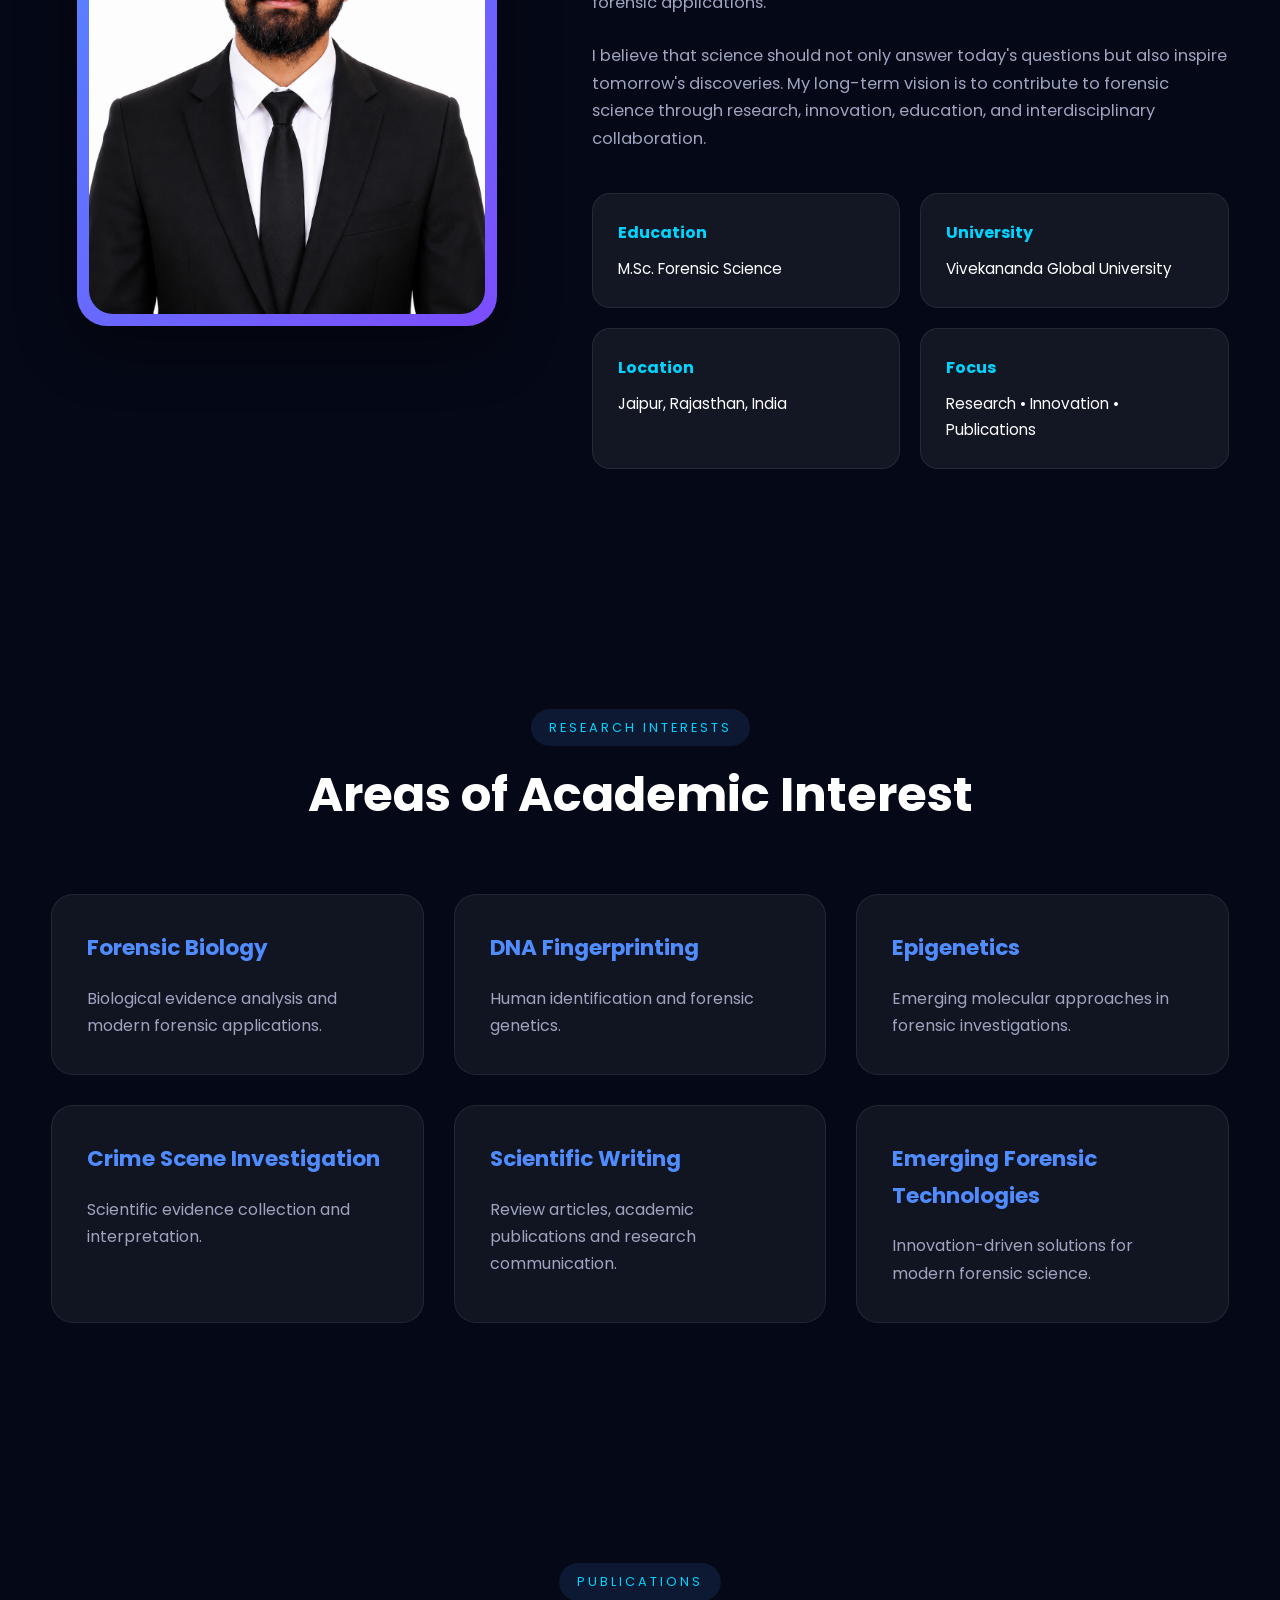
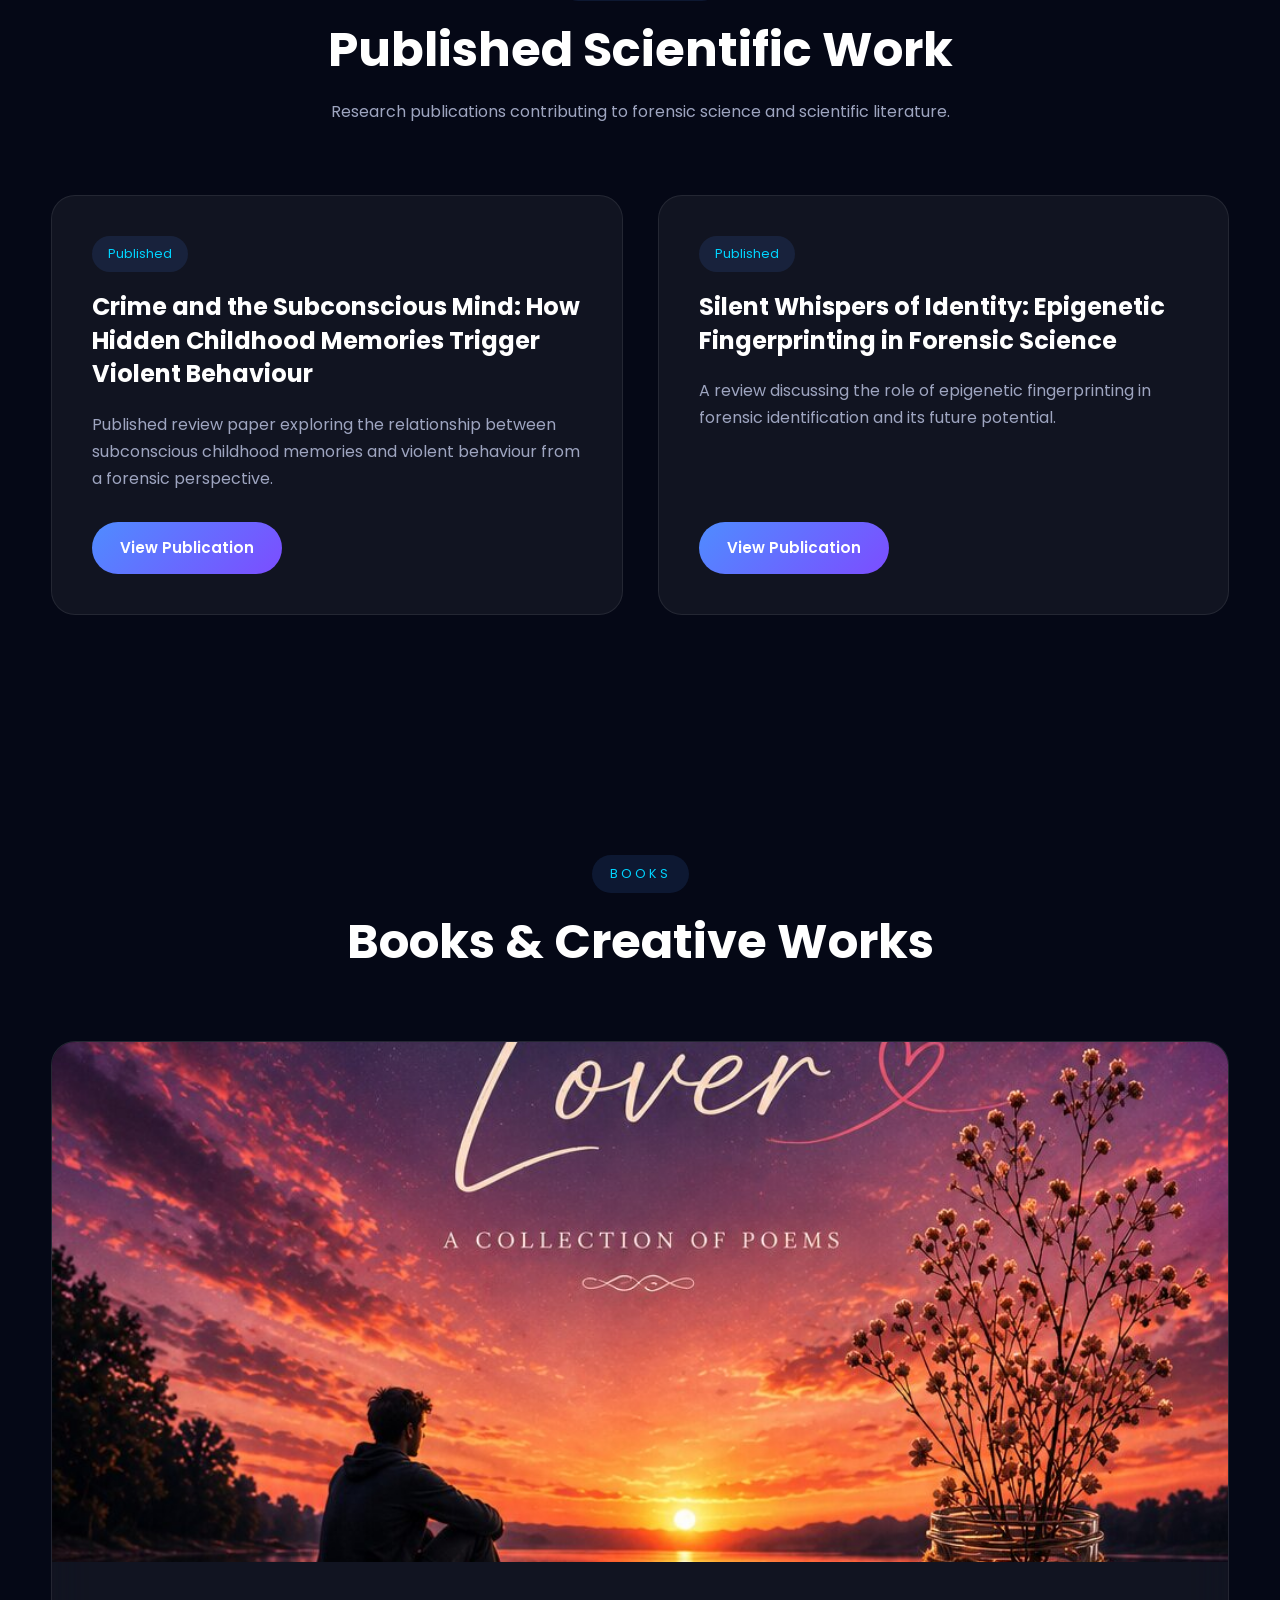
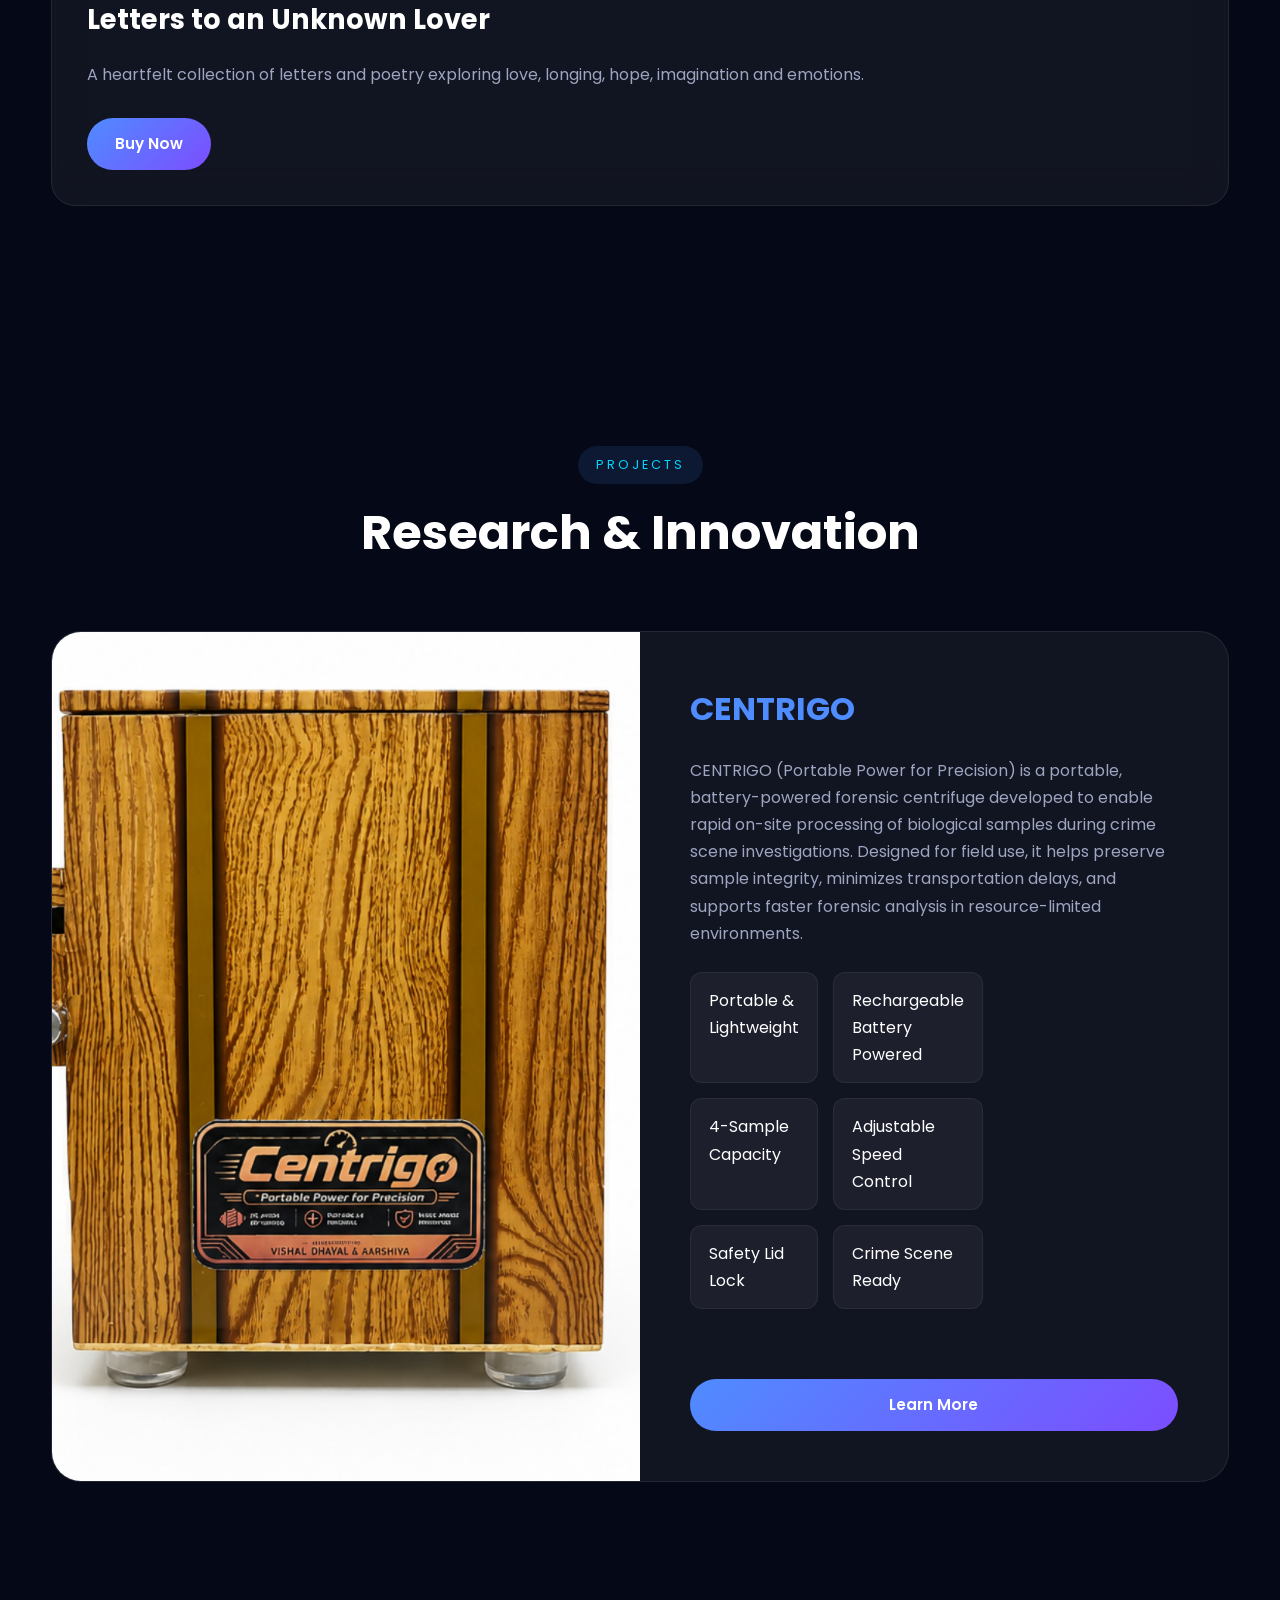
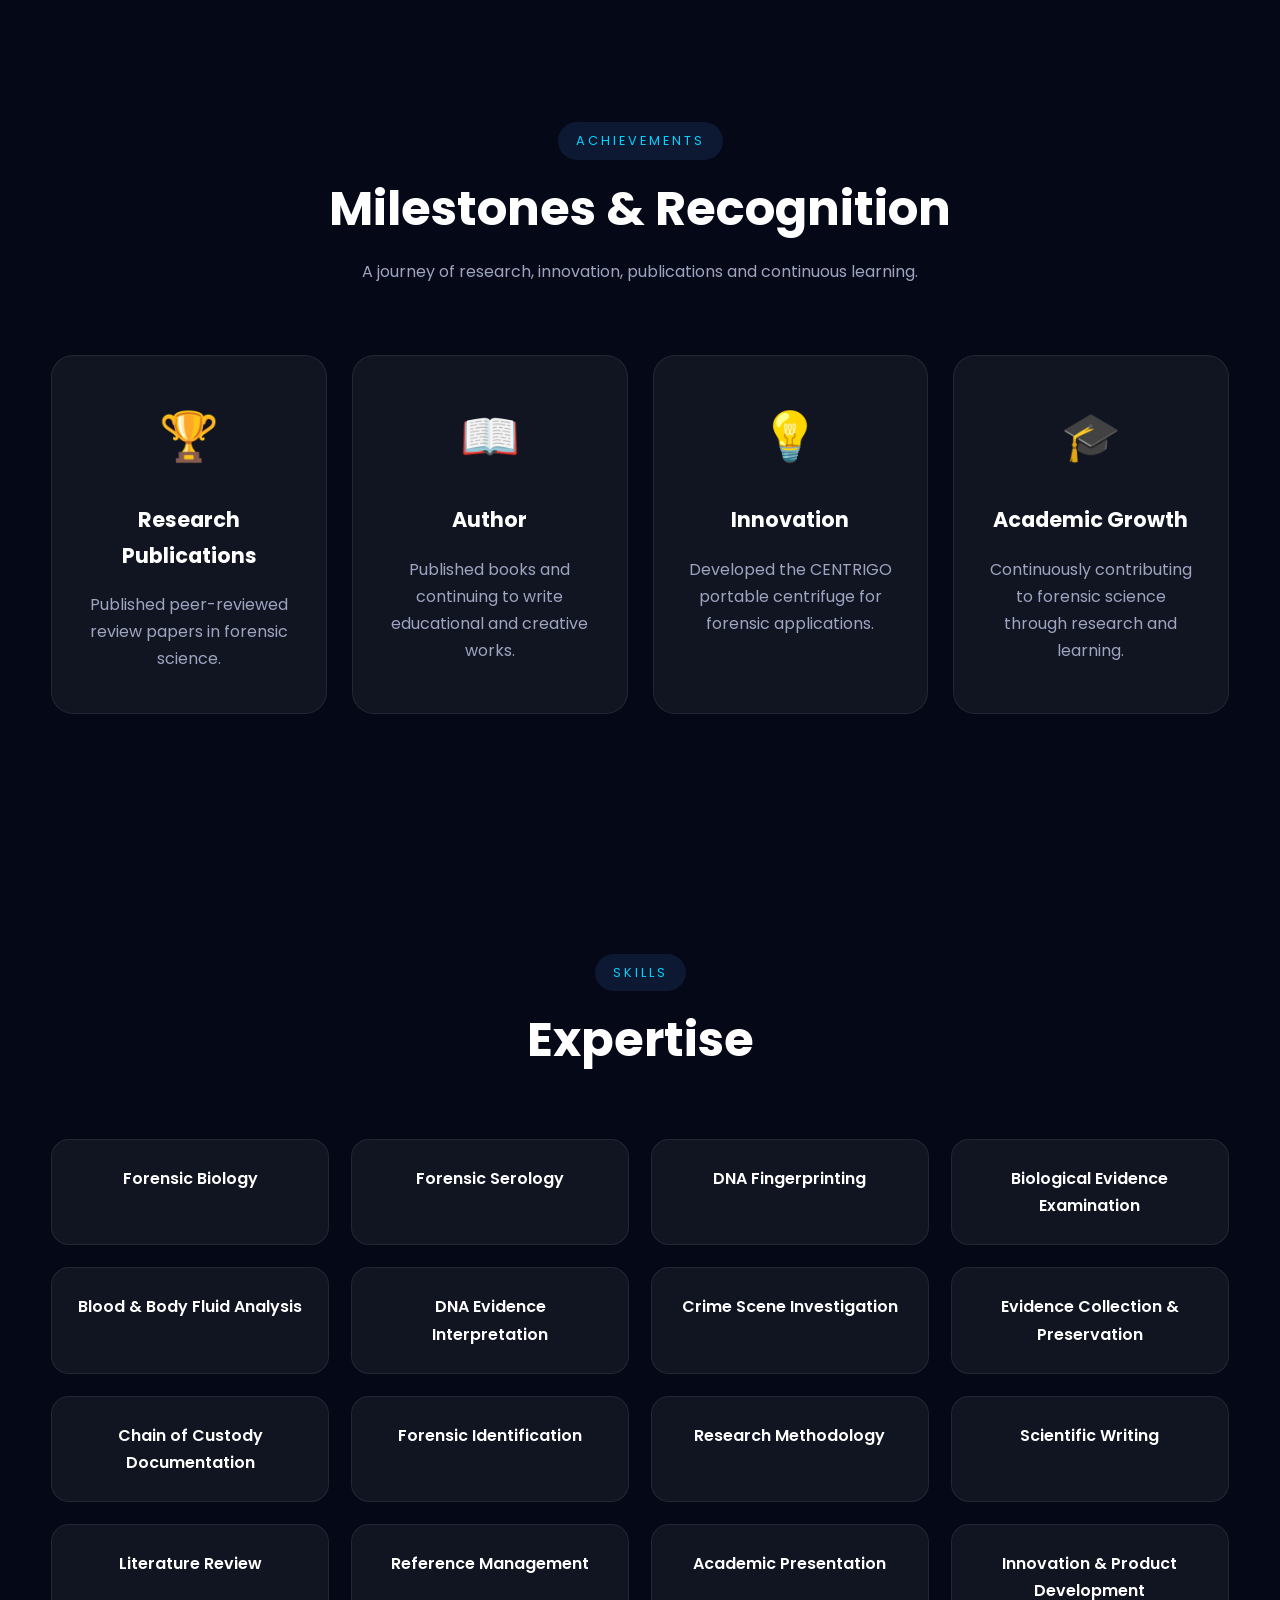
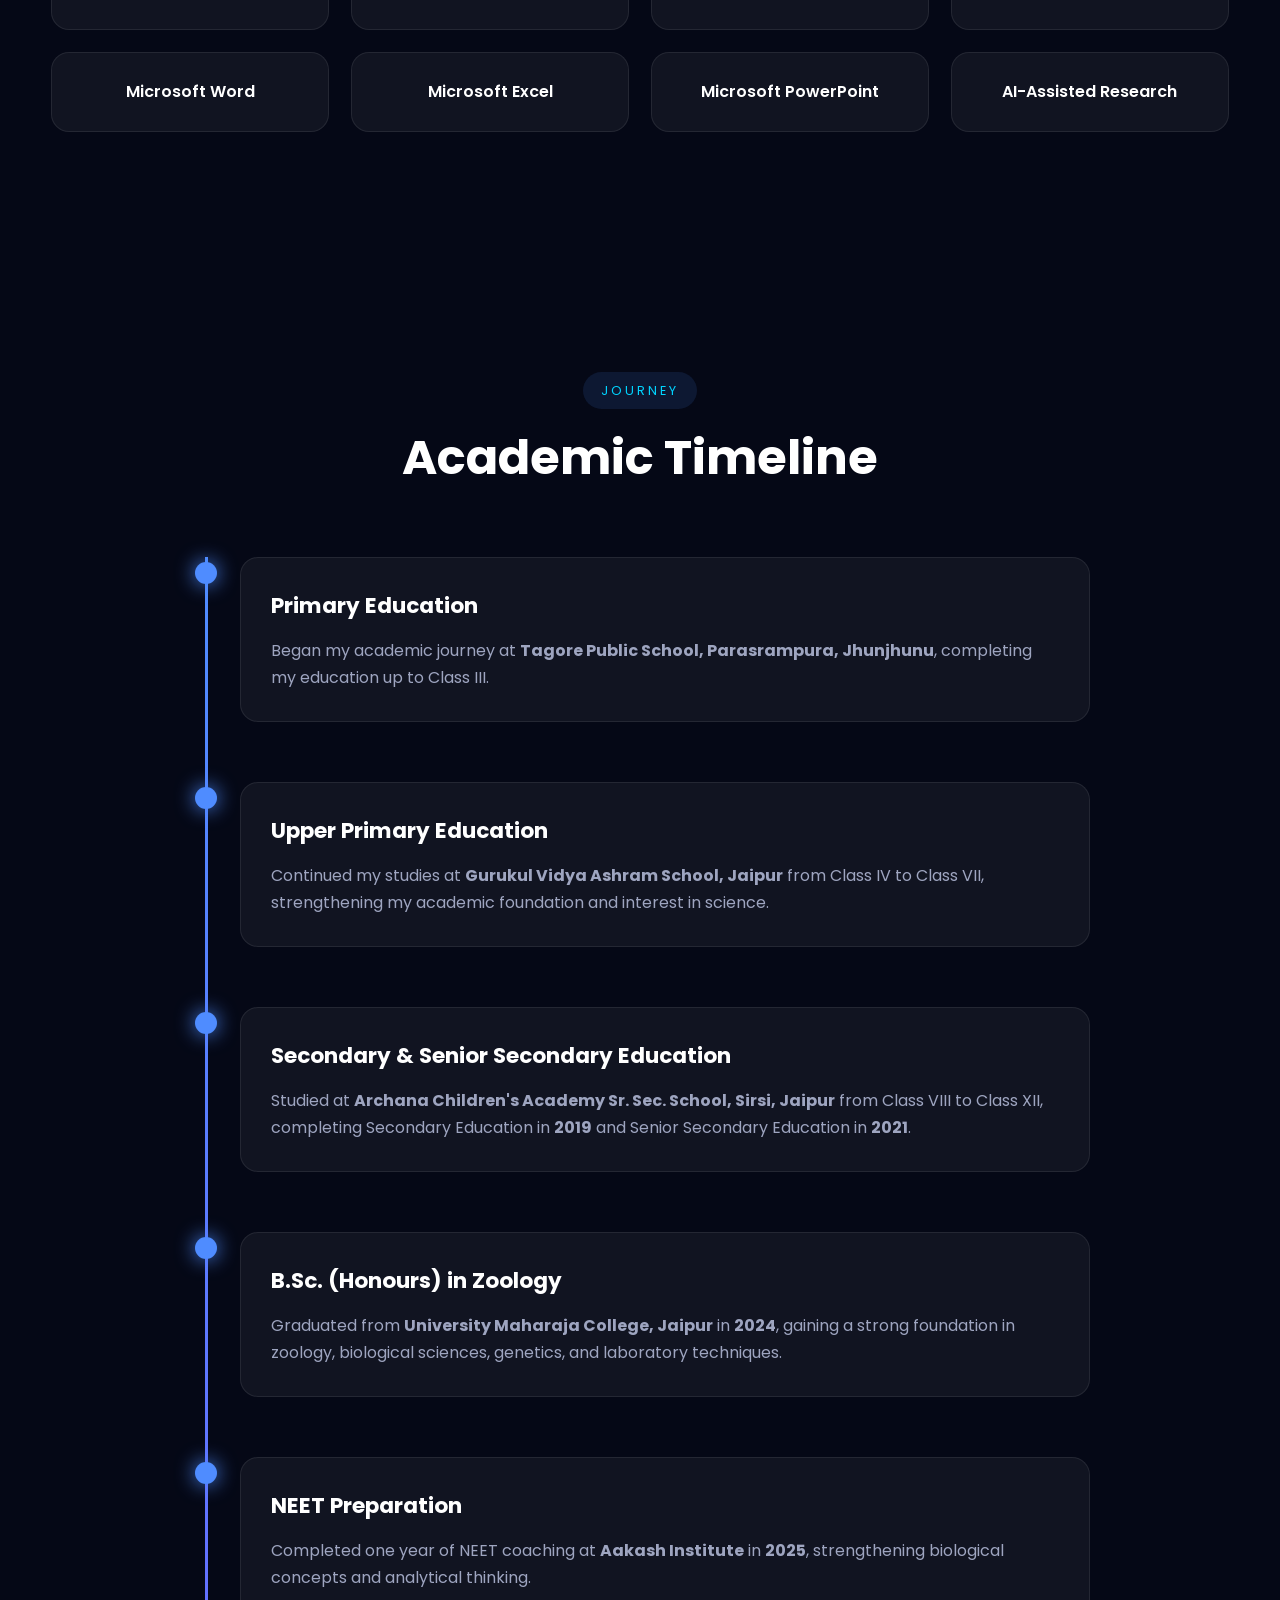
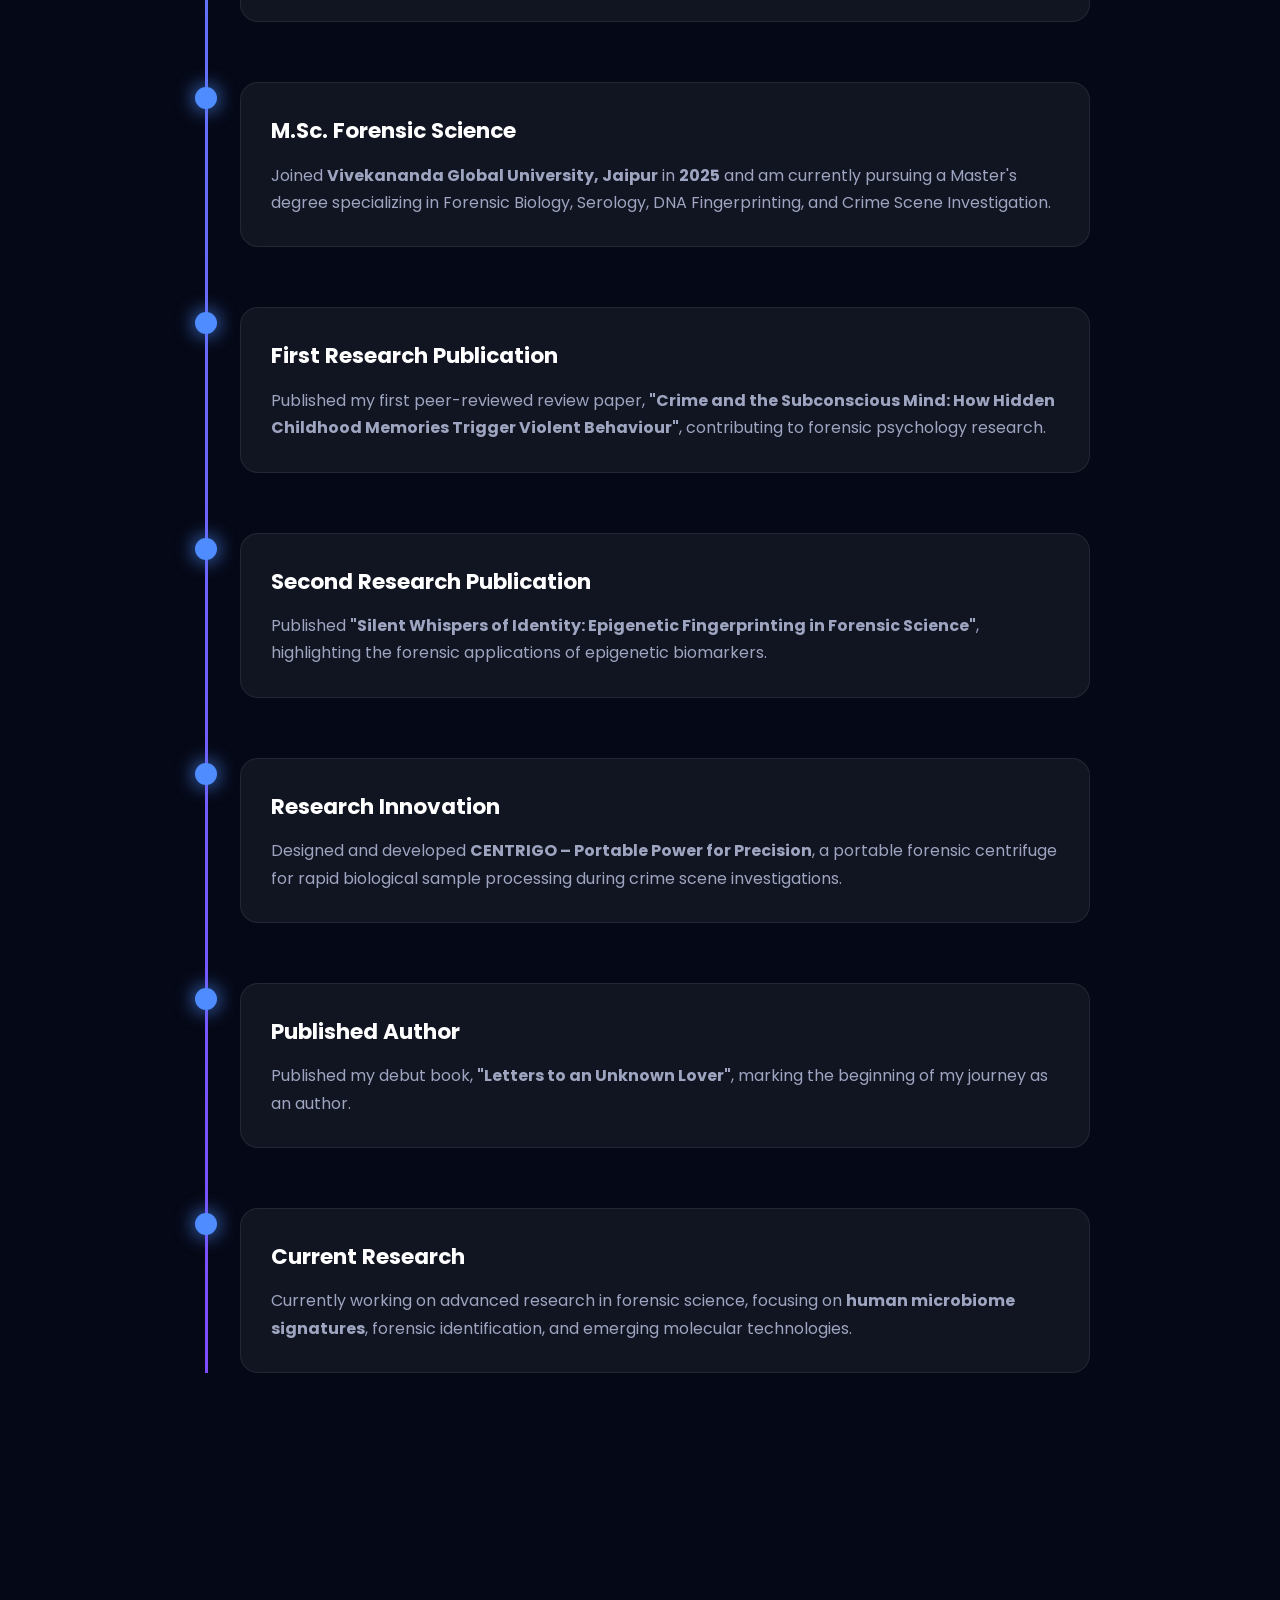
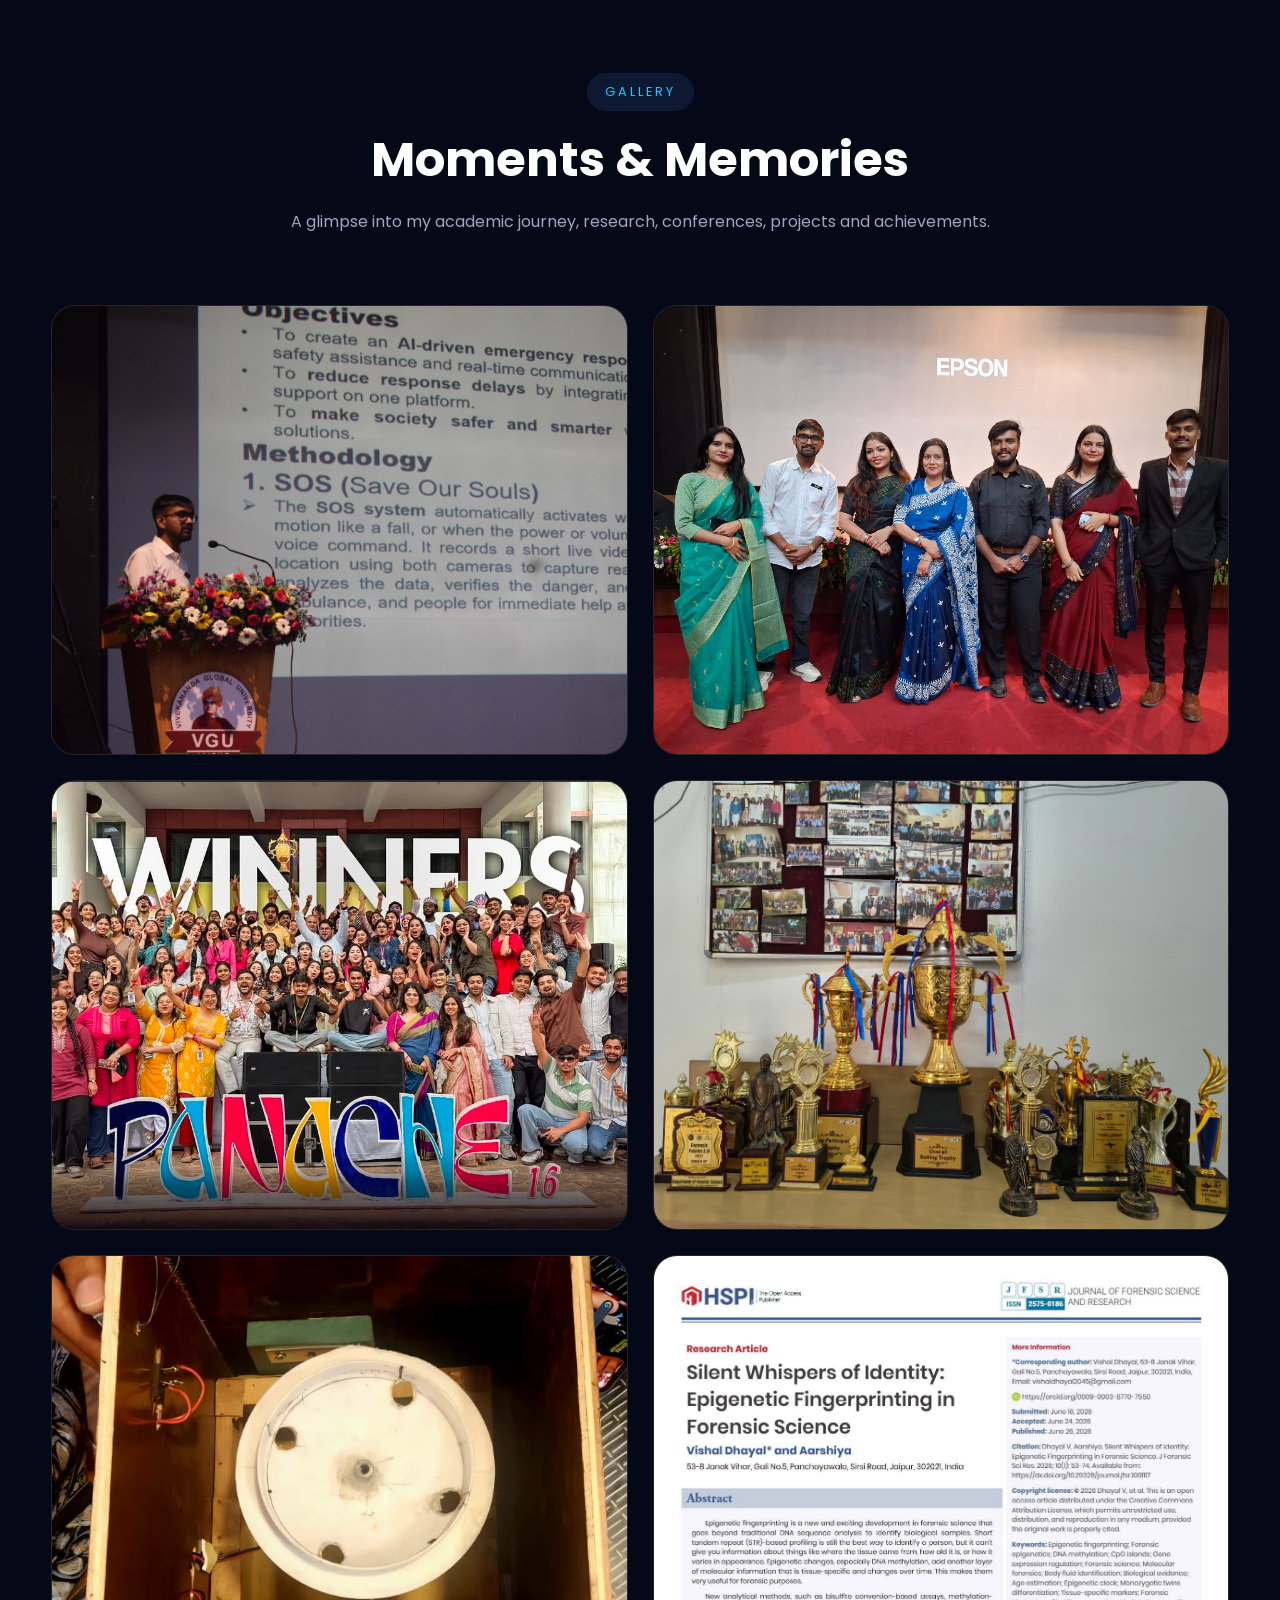
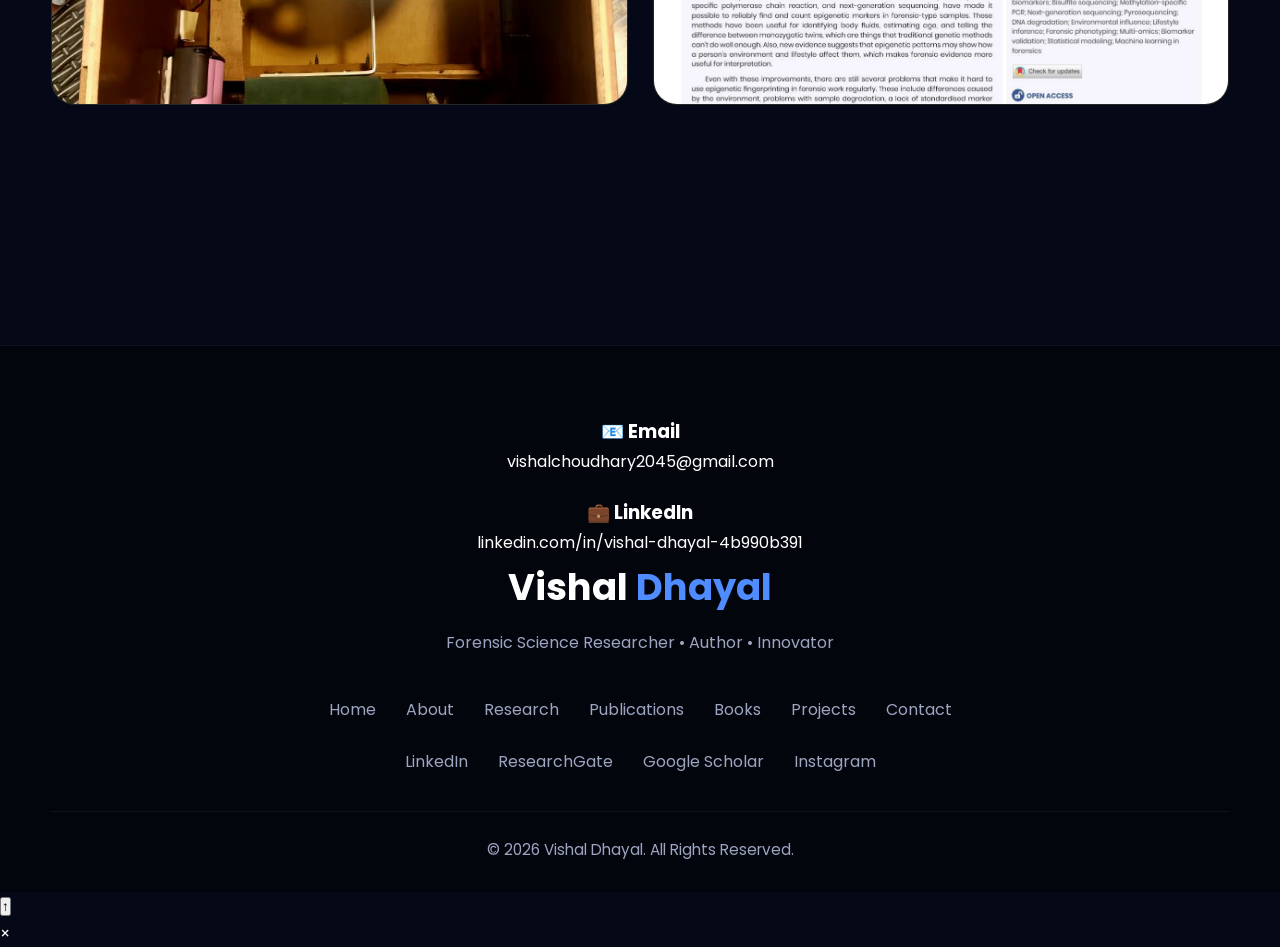
==== commit ddeb3737: "Add files via upload" ====
--- a/index.html
+++ b/index.html
@@ -84,7 +84,7 @@
 
                     <li><a href="#skills">Skills</a></li>
 
-                    <li><a href="#contact">Contact</a></li>
+                    
 
                 </ul>
 
@@ -1004,15 +1004,15 @@
                 </div>
 
                 <div class="gallery-item">
-                    <img src="images/gallery/gallery3.jpg" alt="Gallery Image">
+                    <img src="images/gallery/gallery3.jpeg" alt="Gallery Image">
                 </div>
 
                 <div class="gallery-item">
-                    <img src="images/gallery/gallery4.jpg" alt="Gallery Image">
+                    <img src="images/gallery/gallery4.jpeg" alt="Gallery Image">
                 </div>
 
                 <div class="gallery-item">
-                    <img src="images/gallery/gallery5.jpg" alt="Gallery Image">
+                    <img src="images/gallery/gallery5.jpeg" alt="Gallery Image">
                 </div>
 
                 <div class="gallery-item">
@@ -1025,106 +1025,7 @@
 
     </section>
 
-    <!-- ===========================
-         CONTACT
-    ============================ -->
-
-    <section id="contact" class="contact section">
-
-        <div class="container">
-
-            <div class="section-header">
-
-                <p class="section-tag">
-
-                    Contact
-
-                </p>
-
-                <h2>
-
-                    Let's Connect
-
-                </h2>
-
-                <p class="section-description">
-
-                    Whether you are interested in research,
-                    collaborations, publications, speaking engagements,
-                    or simply wish to connect, feel free to reach out.
-
-                </p>
-
-            </div>
-
-            <div class="contact-wrapper">
-
-                <div class="contact-info">
-
-                    <div class="contact-card">
-
-                        <h3>Email</h3>
-
-                        <p>
-                            your-email@example.com
-                        </p>
-
-                    </div>
-
-                    <div class="contact-card">
-
-                        <h3>Location</h3>
-
-                        <p>
-                            Jaipur, Rajasthan, India
-                        </p>
-
-                    </div>
-
-                    <div class="contact-card">
-
-                        <h3>Availability</h3>
-
-                        <p>
-                            Open for research collaborations and academic opportunities.
-                        </p>
-
-                    </div>
-
-                </div>
-
-                <form class="contact-form">
-
-                    <input
-                        type="text"
-                        placeholder="Your Name"
-                        required>
-
-                    <input
-                        type="email"
-                        placeholder="Email Address"
-                        required>
-
-                    <input
-                        type="text"
-                        placeholder="Subject"
-                        required>
-
-                    <textarea
-                        rows="6"
-                        placeholder="Your Message"
-                        required></textarea>
-
-                    <button
-                        type="submit"
-                        class="btn-primary">
-
-                        Send Message
-
-                    </button>
-
-                </form>
-
+    
             </div>
 
         </div>
@@ -1140,7 +1041,33 @@
         <div class="container">
 
             <div class="footer-top">
-
+<div class="contact-details">
+
+    <div class="contact-item">
+
+        <h3>📧 Email</h3>
+
+        <a href="mailto:vishalchoudhary2045@gmail.com">
+            vishalchoudhary2045@gmail.com
+        </a>
+
+    </div>
+
+    <div class="contact-item">
+
+        <h3>💼 LinkedIn</h3>
+
+        <a href="https://www.linkedin.com/in/vishal-dhayal-4b990b391"
+           target="_blank"
+           rel="noopener noreferrer">
+
+            linkedin.com/in/vishal-dhayal-4b990b391
+
+        </a>
+
+    </div>
+
+</div>
                 <h2>
 
                     Vishal
@@ -1340,6 +1267,14 @@
     </div>
 
 </div>
+<script src="https://cdn.jsdelivr.net/npm/@emailjs/browser@4/dist/email.min.js"></script>
+
+<script>
+emailjs.init({
+    publicKey: "9sG8NJFDlnRLMxF__",
+});
+</script>
+
 <script src="js/script.js"></script>
 
 </body>
--- a/css/style.css
+++ b/css/style.css
@@ -1451,7 +1451,7 @@
 
 display:grid;
 
-grid-template-columns:repeat(3,1fr);
+grid-template-columns: repeat(2, 1fr);
 
 gap:25px;
 
@@ -1465,7 +1465,7 @@
 
 border-radius:24px;
 
-height:280px;
+height:450px;
 
 background:#121212;
 
@@ -1493,7 +1493,7 @@
 
 height:100%;
 
-object-fit:cover;
+object-fit: cover;
 
 transition:.6s;
 
@@ -2327,4 +2327,209 @@
 ==============================*/
 .fa-envelope{
     color:#EA4335;
+}/* Mobile Navigation Fix */
+@media (max-width:768px){
+
+    .menu-toggle{
+        display:block;
+        z-index:2001;
+    }
+
+    .nav-menu{
+
+        position:fixed;
+        top:85px;
+        left:-100%;
+        width:100%;
+        background:#050816;
+
+        display:flex;
+        flex-direction:column;
+        align-items:center;
+        gap:25px;
+
+        padding:35px 0;
+
+        transition:left .35s ease;
+
+        z-index:2000;
+    }
+
+    .nav-menu.open{
+        left:0;
+    }
+
+}/*=========================================
+PROFESSIONAL CONTACT DETAILS
+=========================================*/
+
+.contact-details{
+
+    display:flex;
+    flex-direction:column;
+    gap:22px;
+
+}
+
+.contact-card-new{
+
+    display:flex;
+    align-items:center;
+    gap:22px;
+
+    padding:28px 30px;
+
+    background:#0d1526;
+
+    border:1px solid rgba(79,140,255,.18);
+
+    border-radius:18px;
+
+    transition:.35s ease;
+
+}
+
+.contact-card-new:hover{
+
+    transform:translateY(-5px);
+
+    border-color:#4f8cff;
+
+    box-shadow:0 15px 40px rgba(79,140,255,.18);
+
+}
+
+.contact-icon{
+
+    width:72px;
+    height:72px;
+
+    display:flex;
+    justify-content:center;
+    align-items:center;
+
+    border-radius:18px;
+
+    background:linear-gradient(135deg,#4f8cff,#00d4ff);
+
+    color:#fff;
+
+    font-size:30px;
+
+    flex-shrink:0;
+
+}
+
+.contact-text{
+
+    flex:1;
+
+}
+
+.contact-text h3{
+
+    font-size:1.25rem;
+
+    font-weight:600;
+
+    color:#ffffff;
+
+    margin-bottom:8px;
+
+    letter-spacing:.4px;
+
+}
+
+.contact-text a{
+
+    color:#b7c7dd;
+
+    text-decoration:none;
+
+    font-size:1rem;
+
+    font-weight:400;
+
+    transition:.3s;
+
+    word-break:break-word;
+
+}
+
+.contact-text a:hover{
+
+    color:#4f8cff;
+
+}
+
+.contact-text p{
+
+    color:#b7c7dd;
+
+    margin:0;
+
+}
+
+@media(max-width:768px){
+
+    .contact-card-new{
+
+        flex-direction:column;
+
+        text-align:center;
+
+        padding:24px;
+
+    }
+
+    .contact-icon{
+
+        width:65px;
+
+        height:65px;
+
+        font-size:26px;
+
+    }
+
+}/* Download CV Button */
+
+.download-btn{
+
+    display:inline-flex;
+    align-items:center;
+    justify-content:center;
+
+    padding:14px 32px;
+
+    min-width:190px;
+    height:52px;
+
+    font-size:1rem;
+    font-weight:600;
+
+    border-radius:12px;
+
+    text-decoration:none;
+
+    transform:none !important;
+
+    transition:
+        background-color .3s ease,
+        color .3s ease,
+        box-shadow .3s ease,
+        transform .3s ease;
+
+}
+
+.download-btn:hover{
+
+    transform:translateY(-3px);
+
+}
+
+.download-btn:active{
+
+    transform:translateY(0);
+
 }
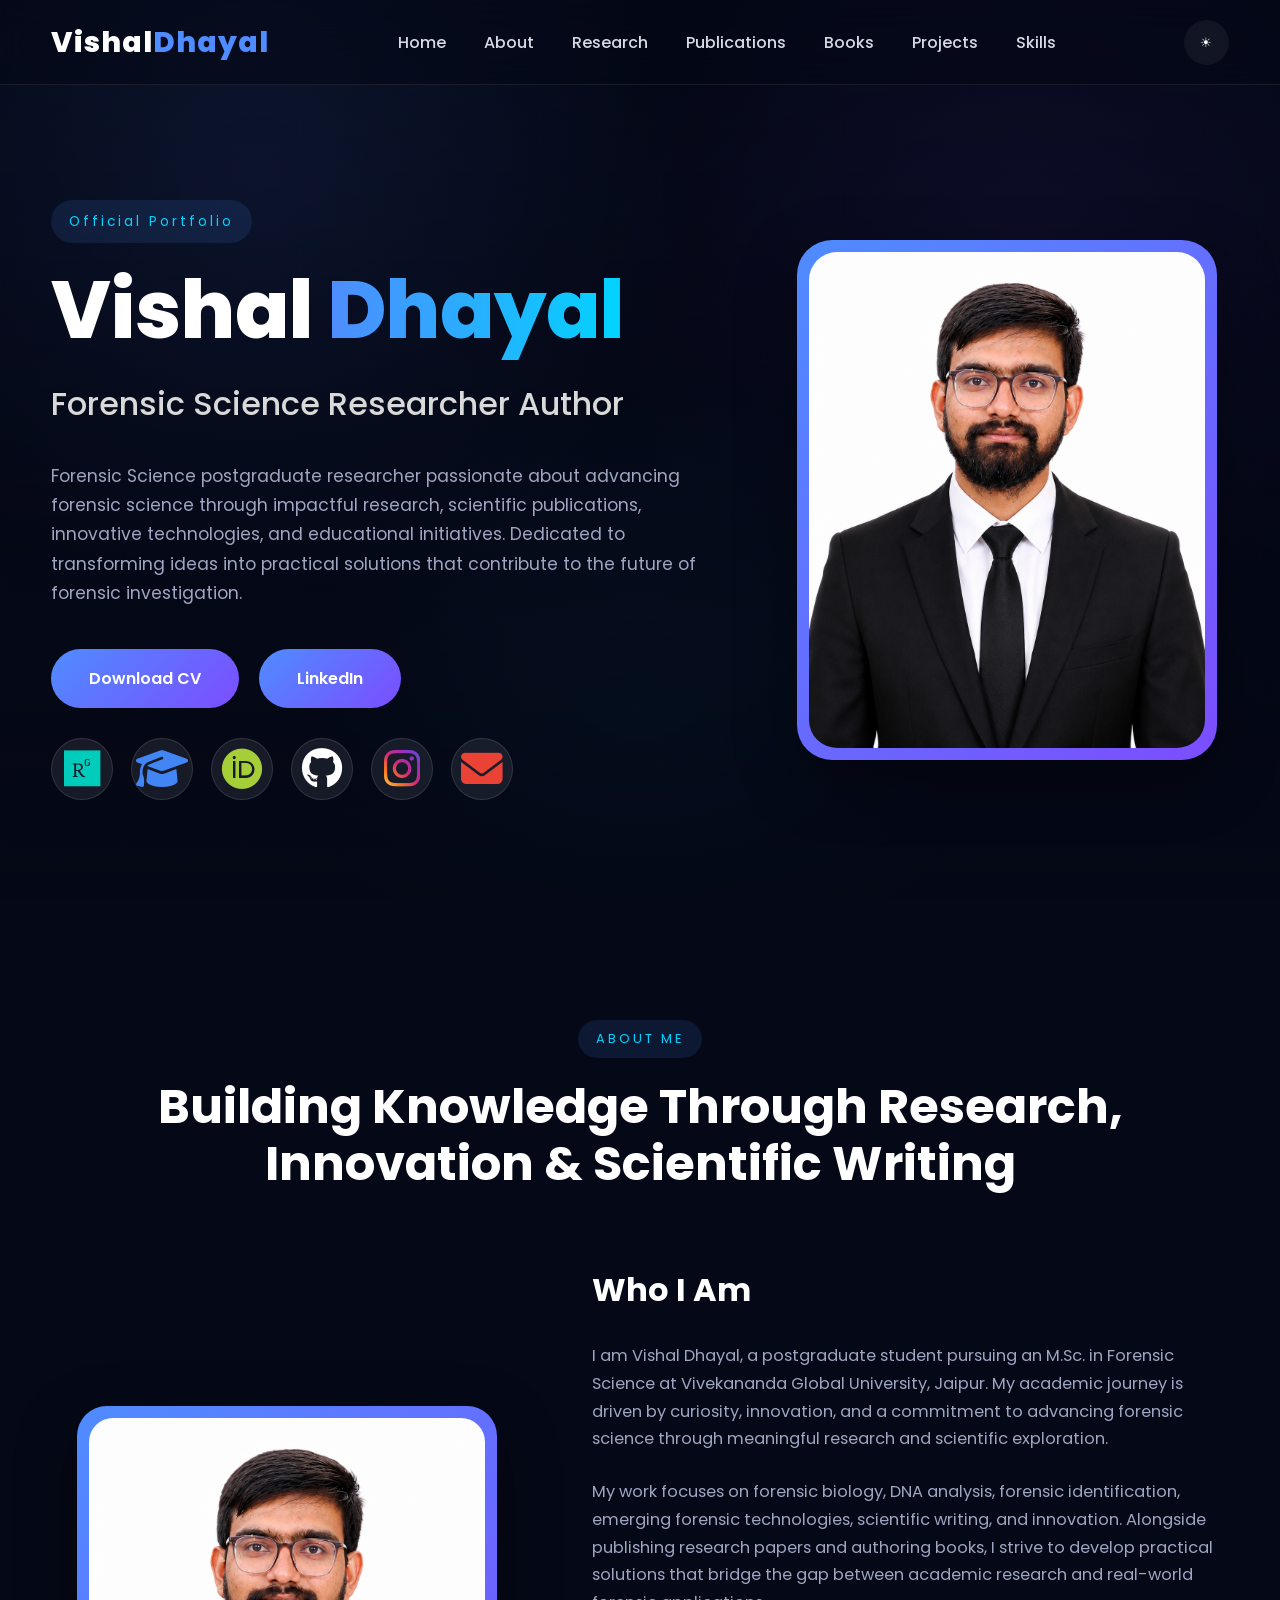
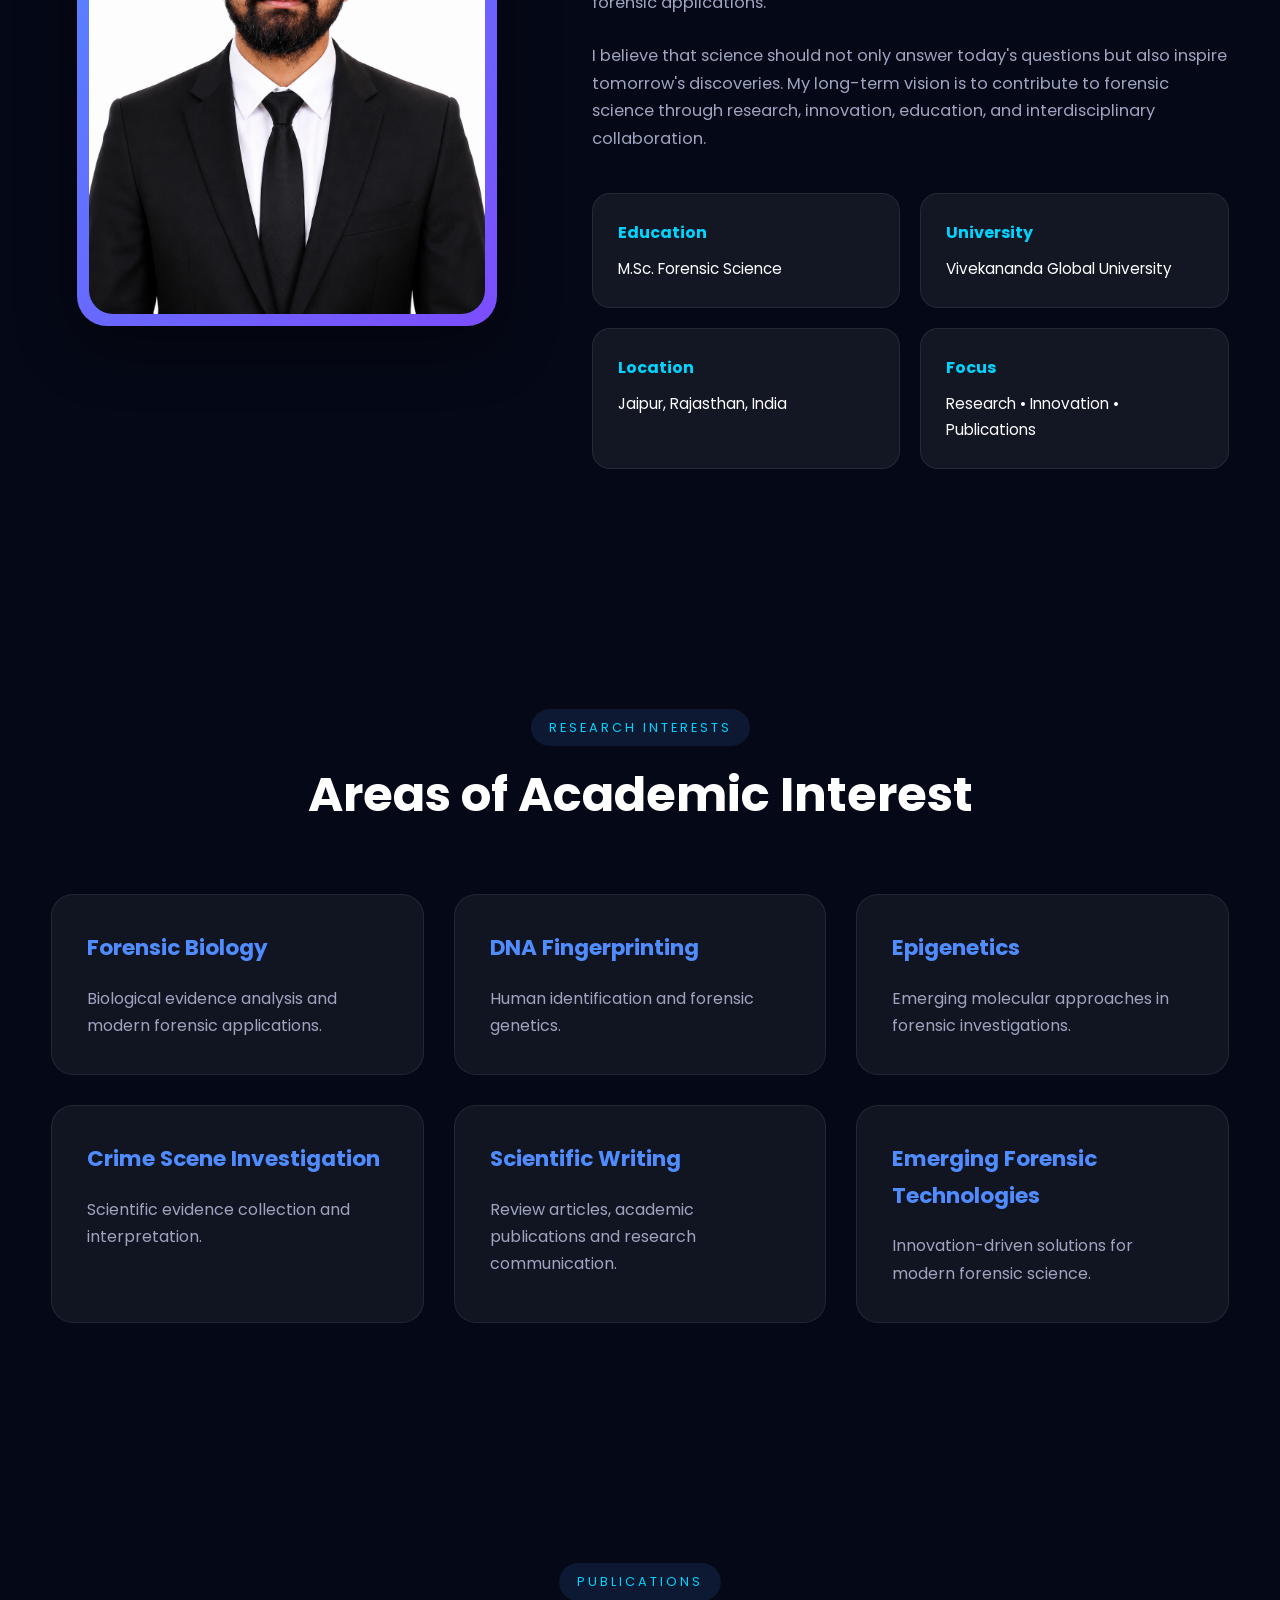
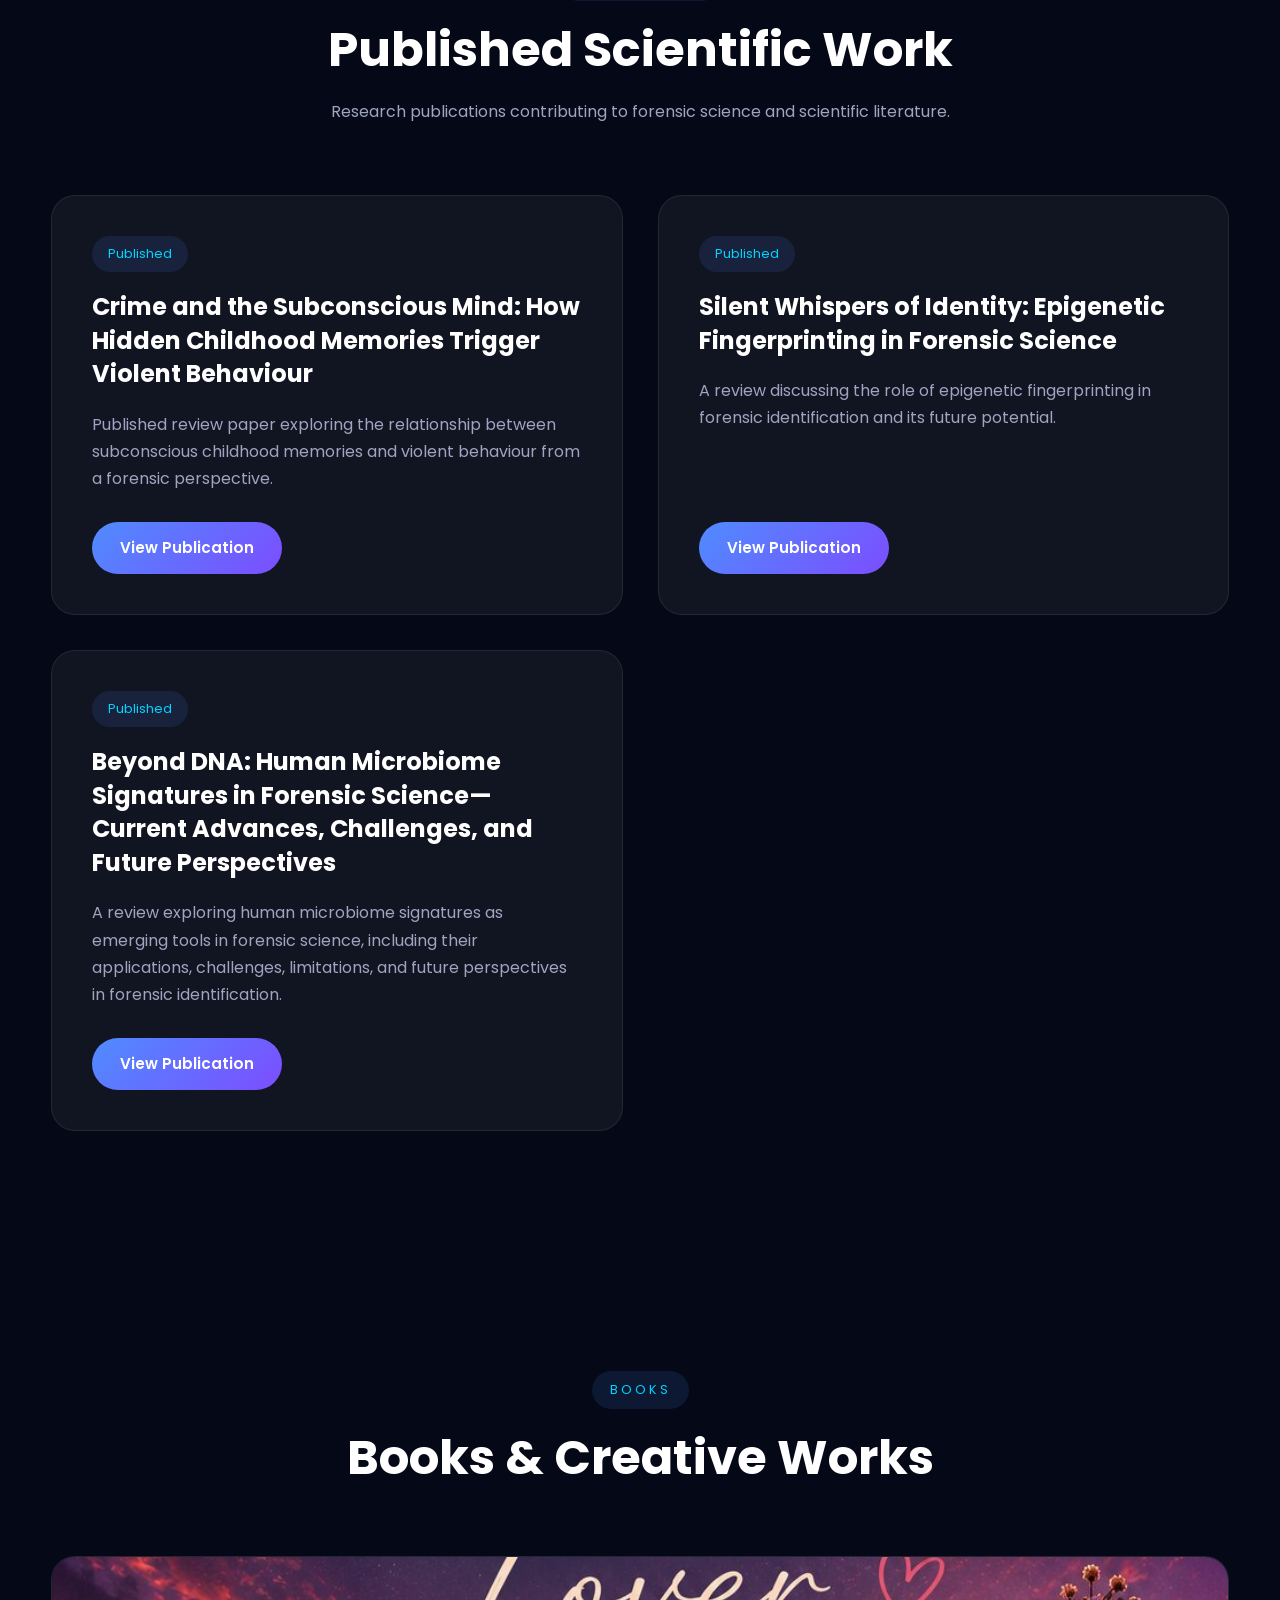
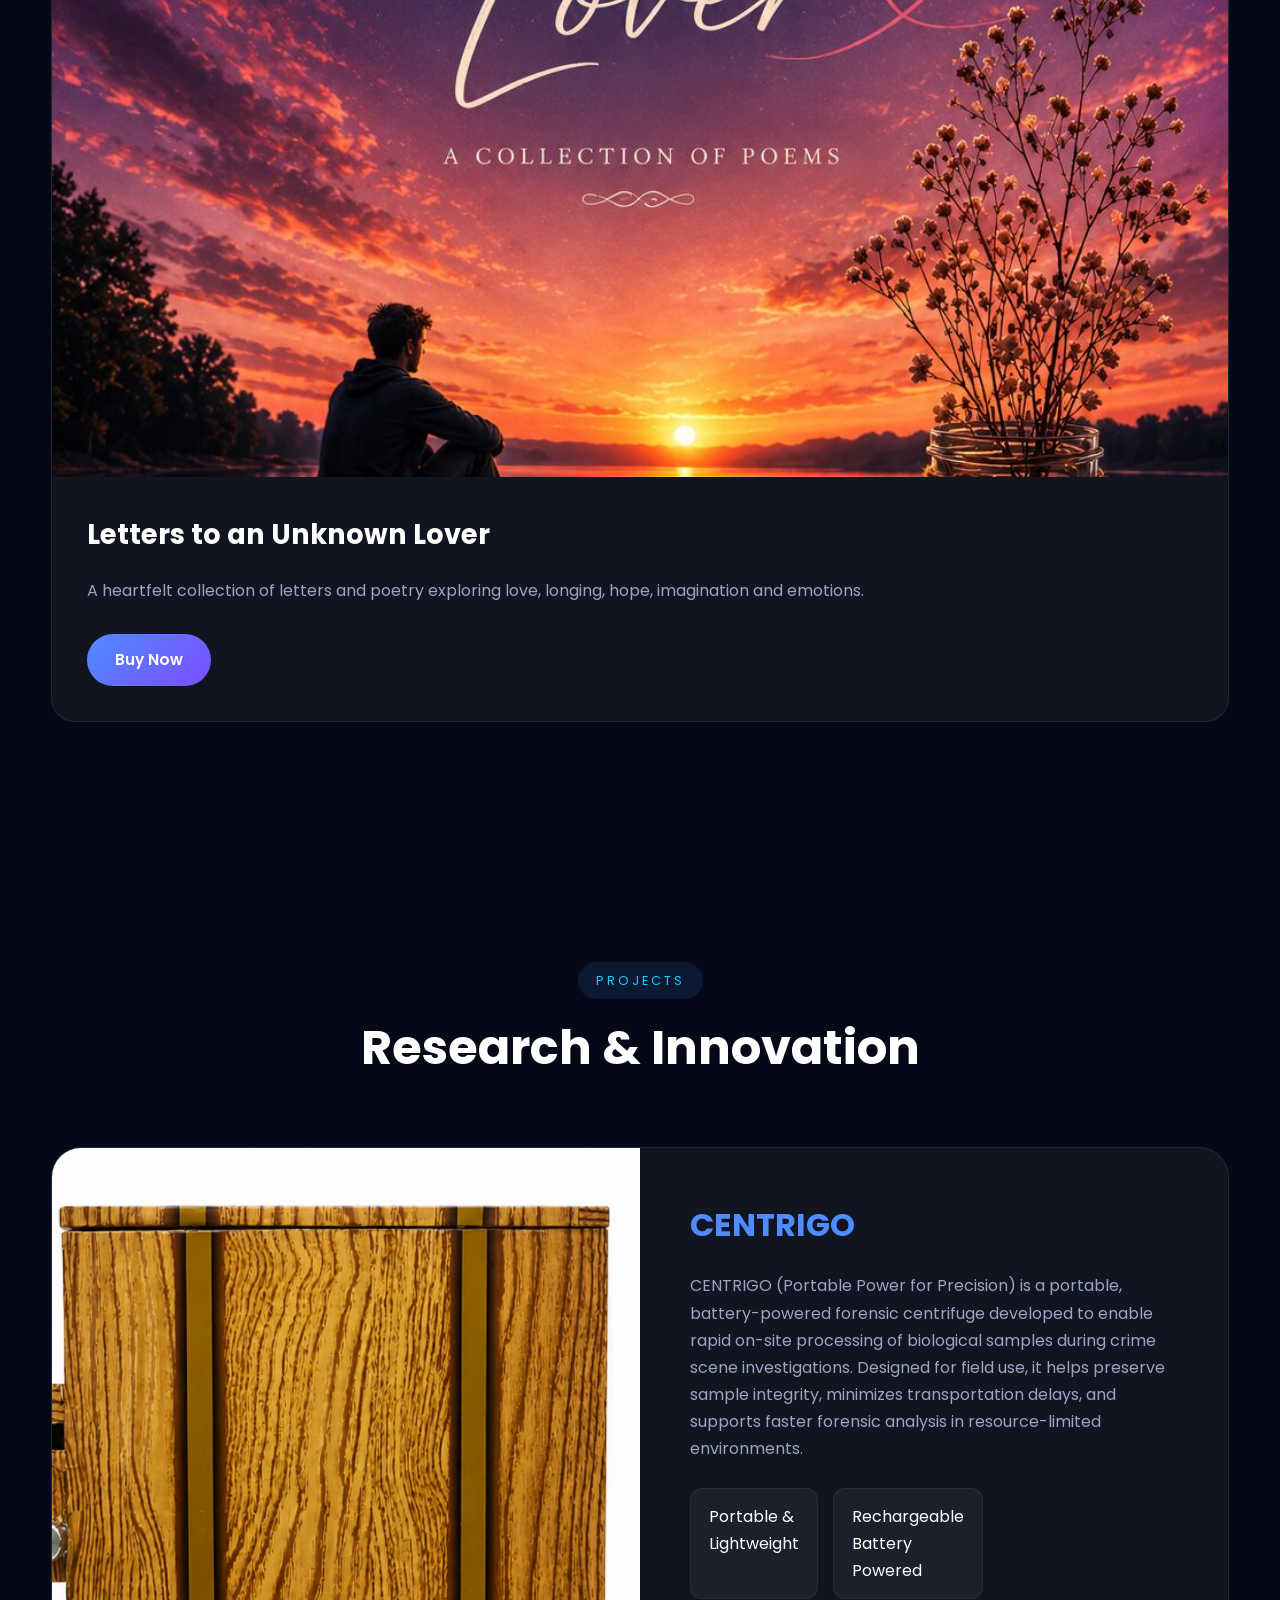
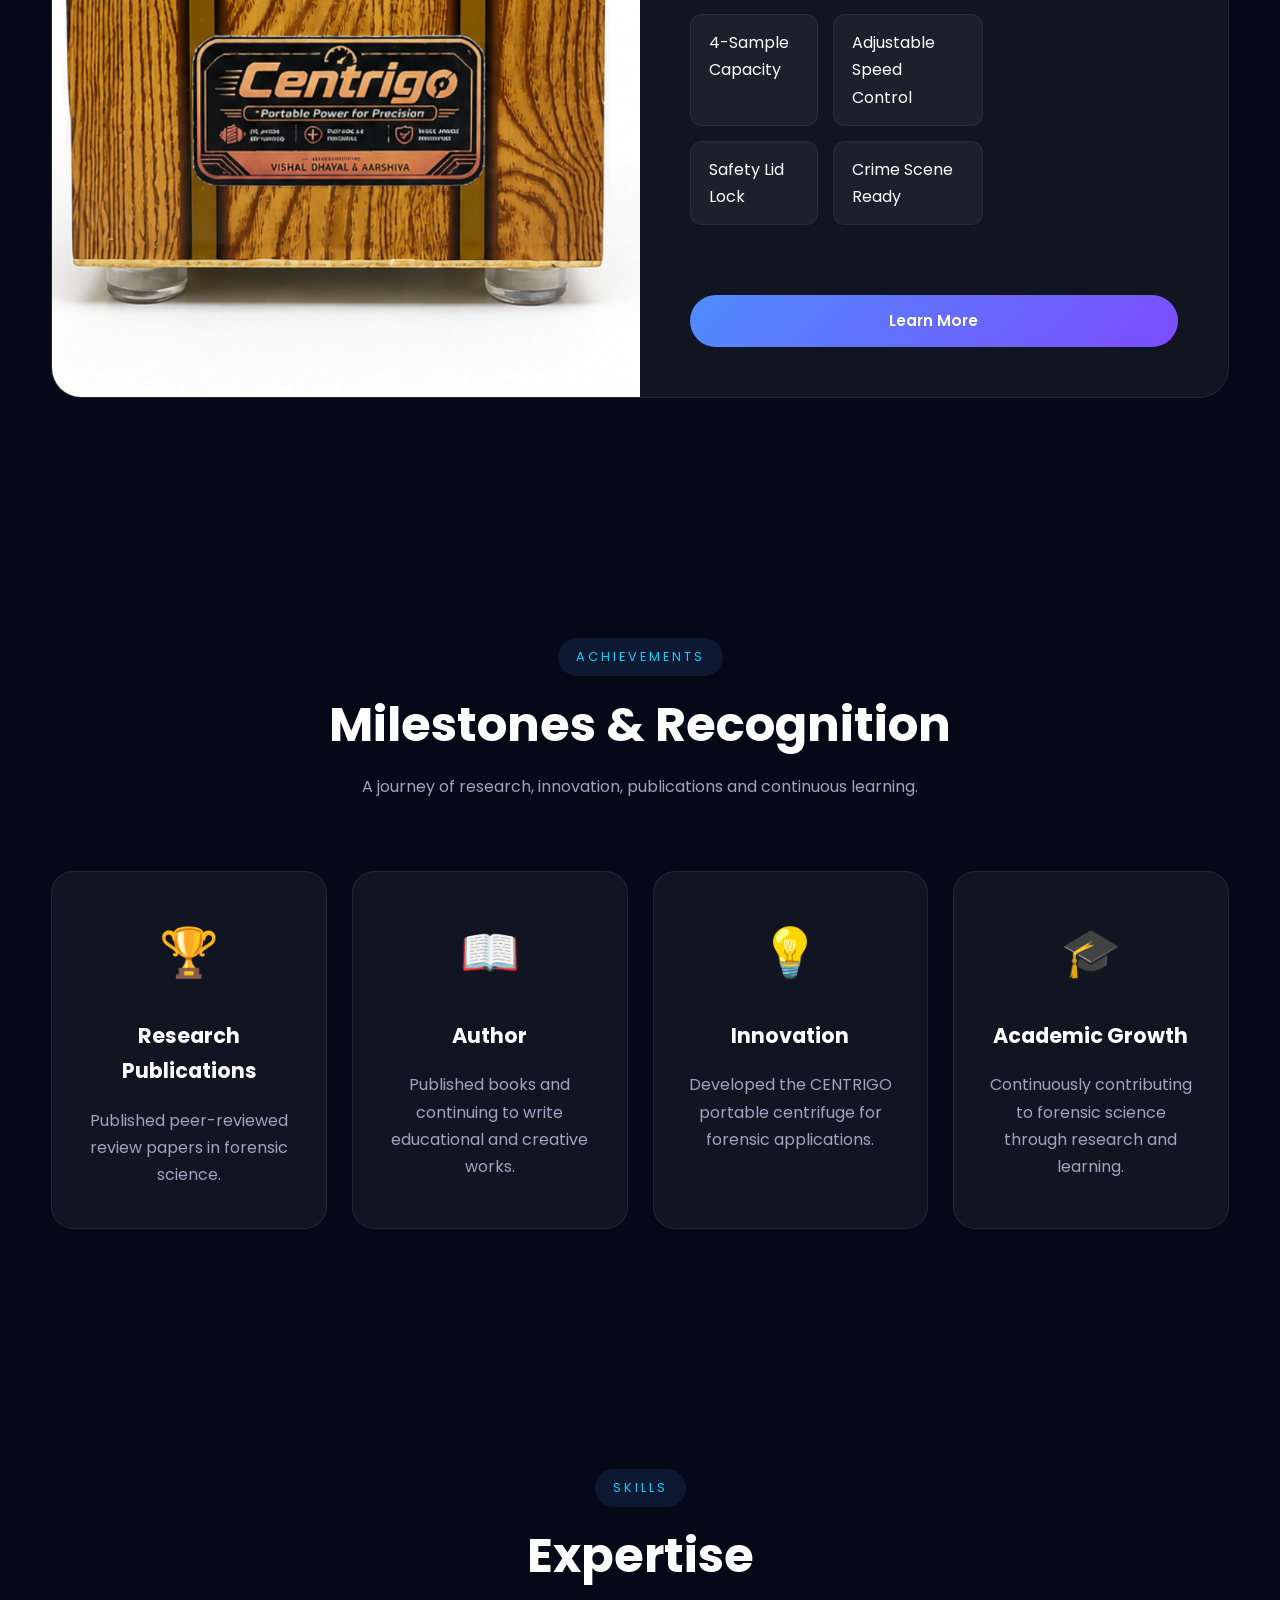
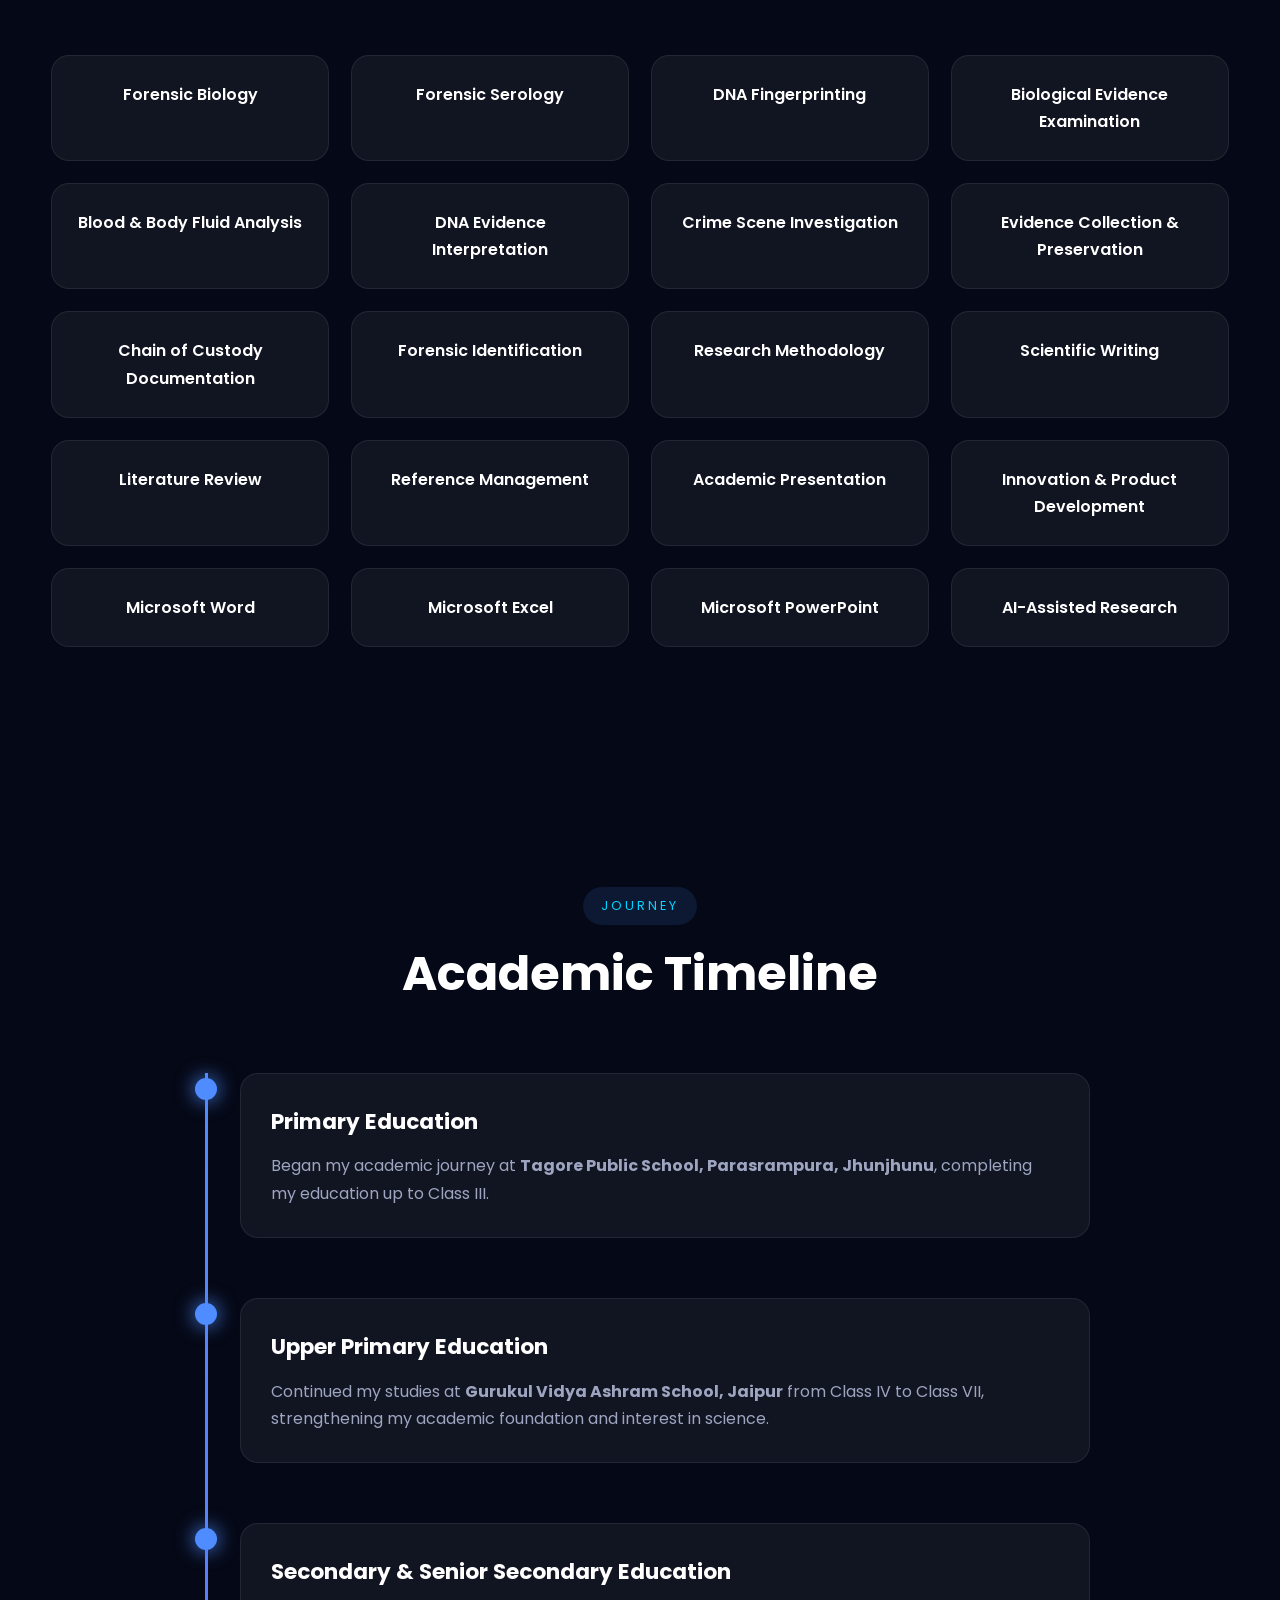
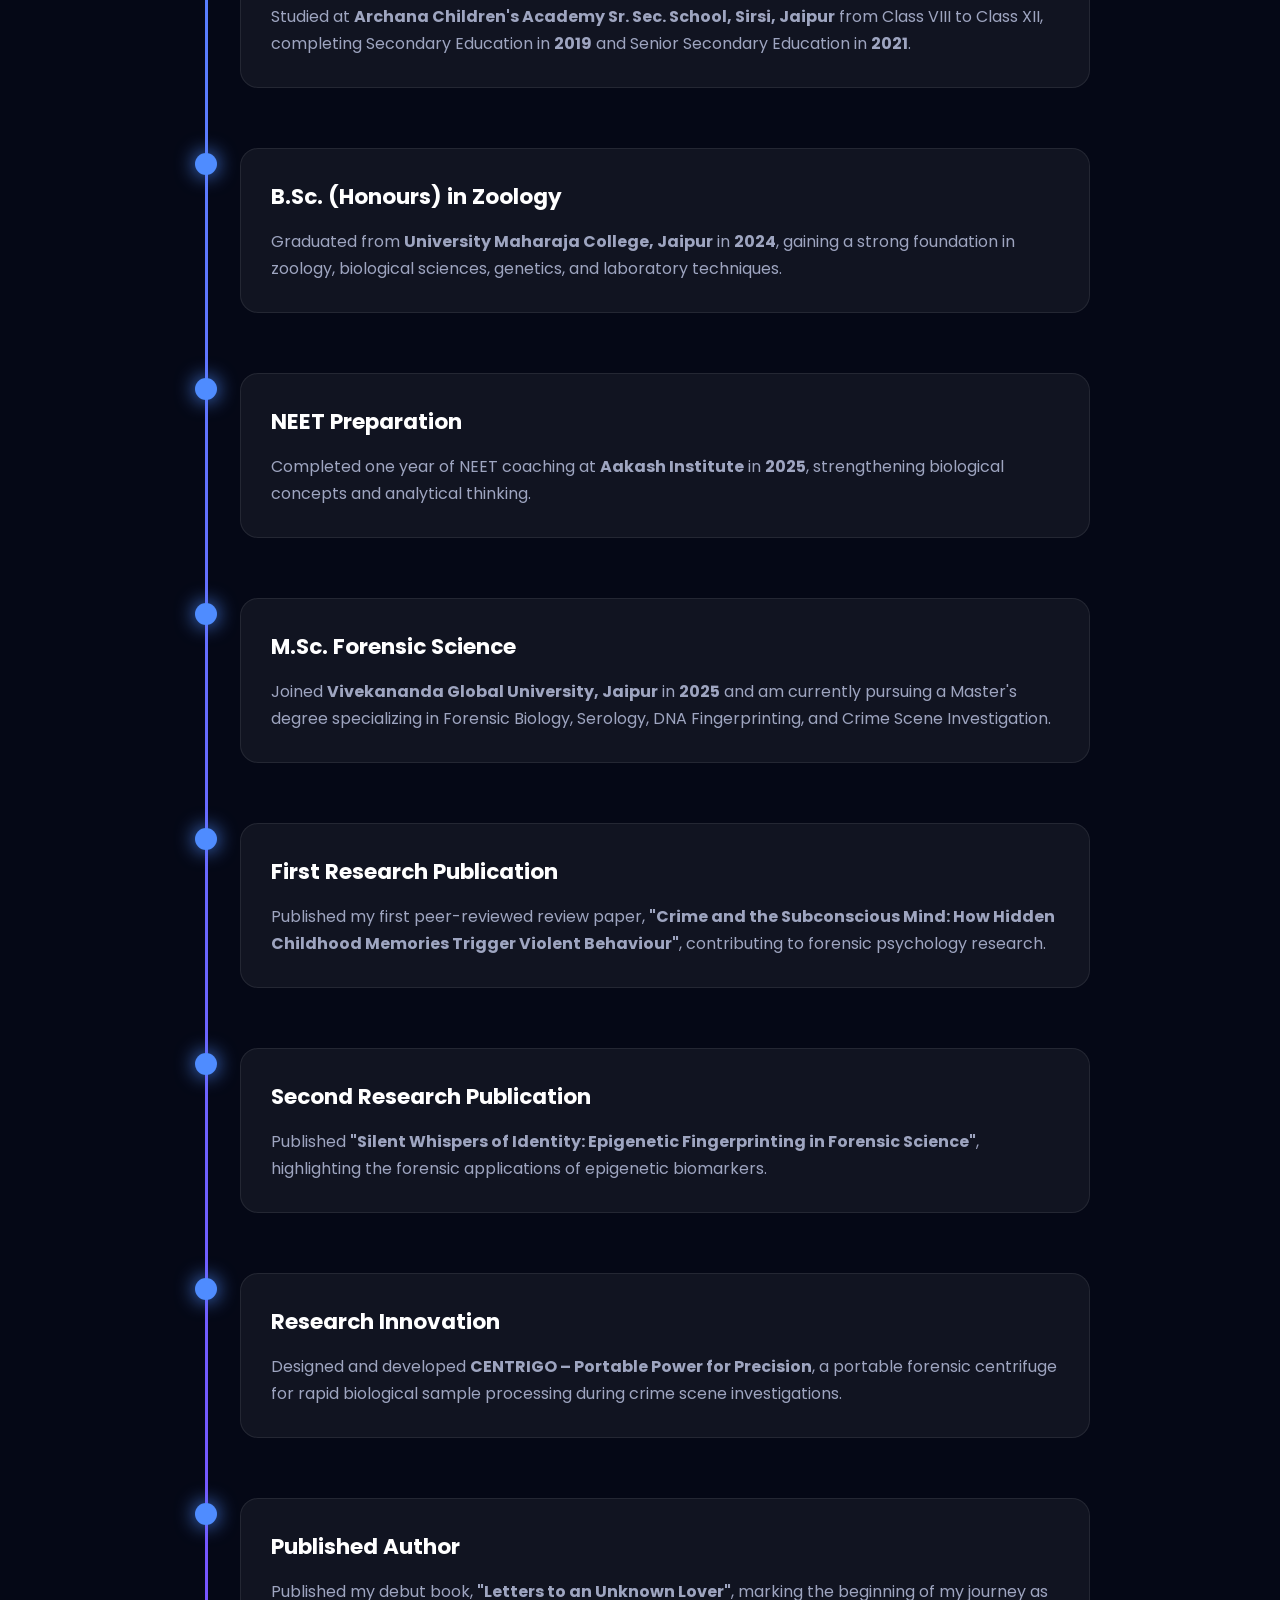
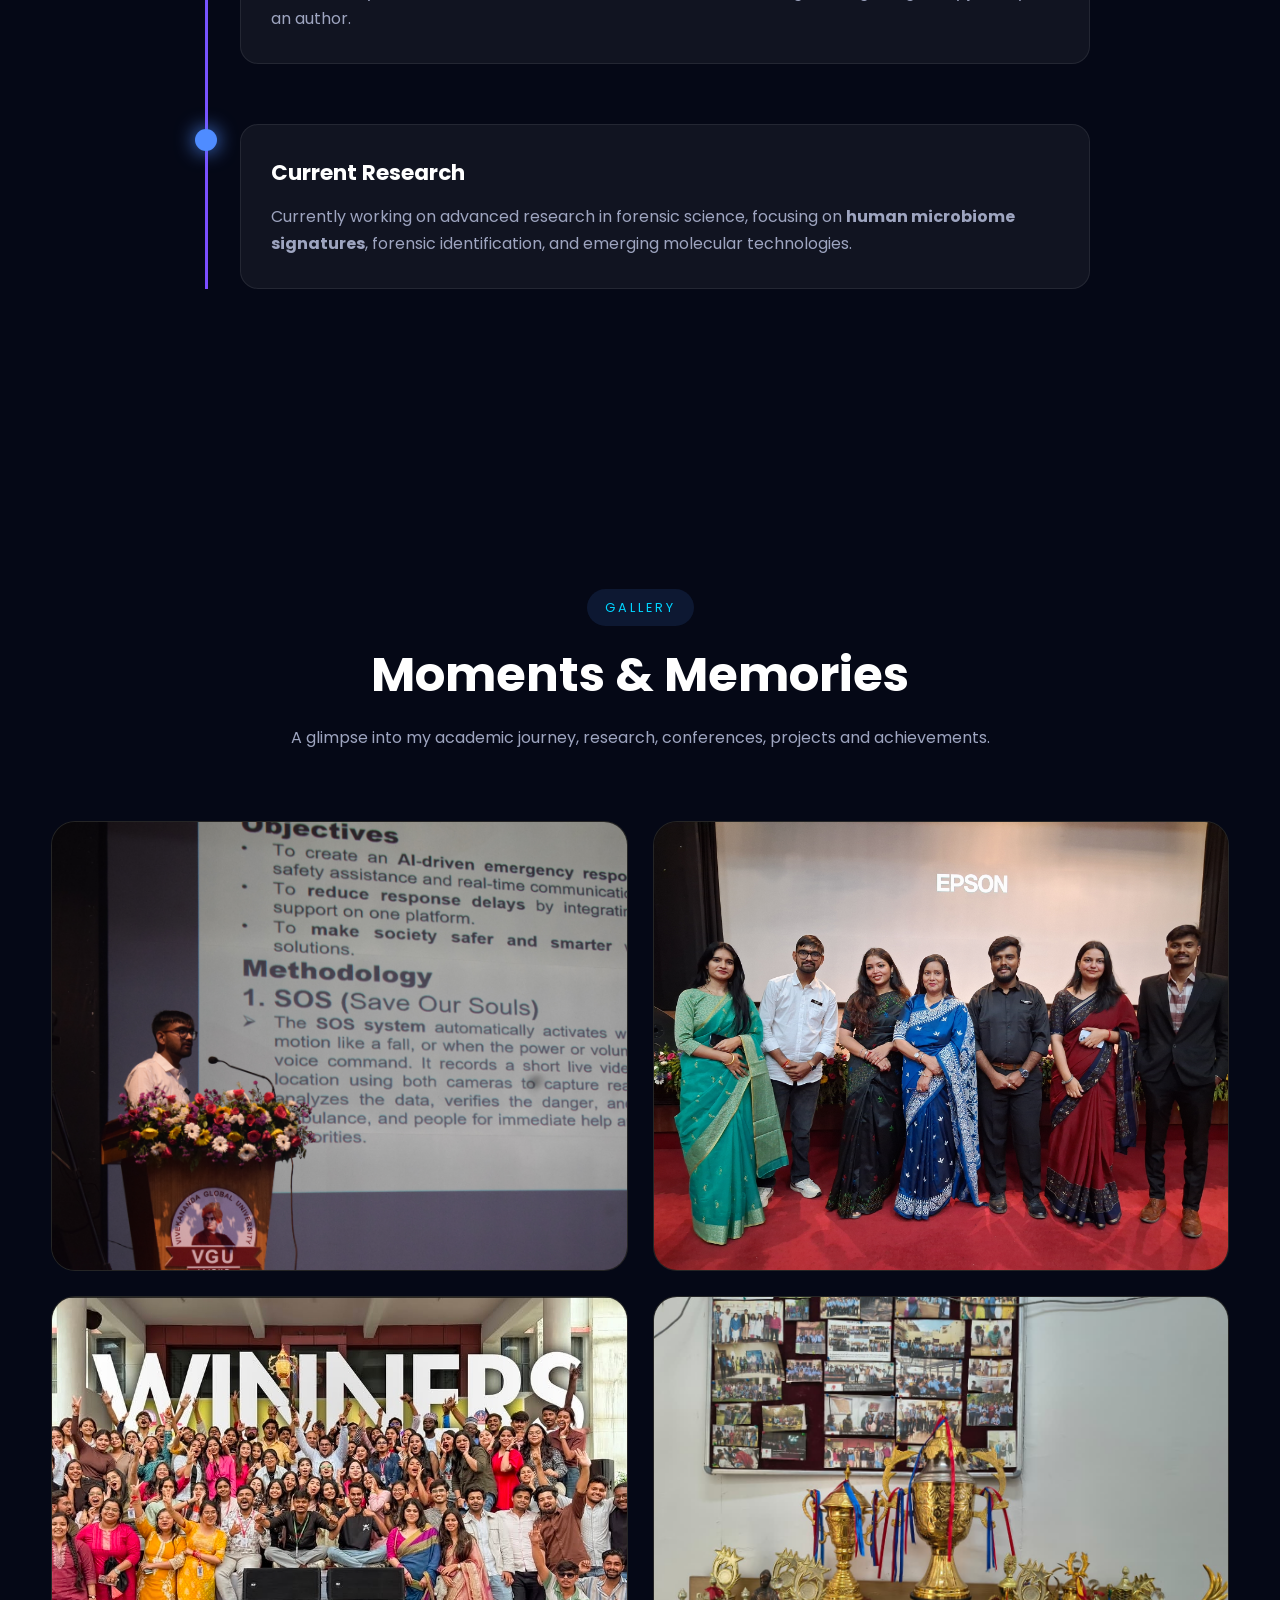
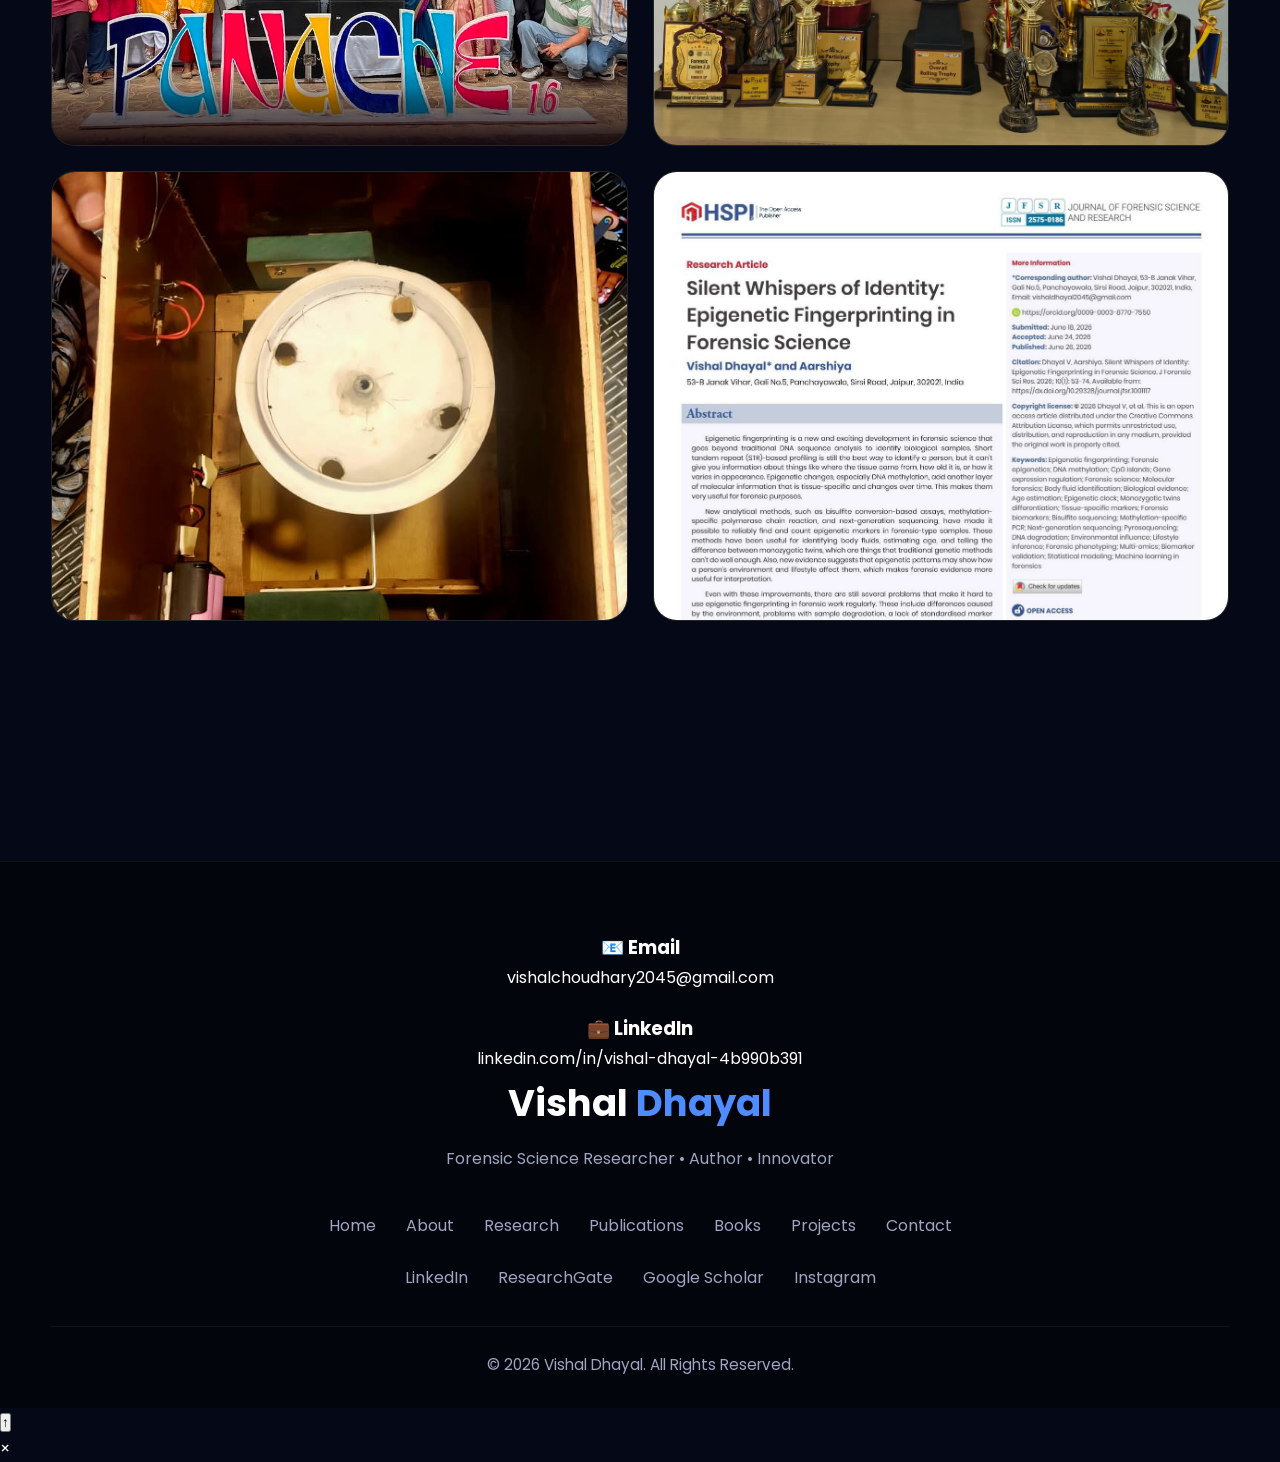
==== commit 63a4ac2d: "Update index.html" ====
--- a/index.html
+++ b/index.html
@@ -489,7 +489,39 @@
                     </div>
 
                 </article>
-
+            </article>
+
+            <article class="publication-card">
+
+                <span class="publication-year">
+                    Published
+                </span>
+
+                <h3>
+                    Beyond DNA: Human Microbiome Signatures in Forensic Science—Current Advances, Challenges, and Future Perspectives
+                </h3>
+
+                <p>
+                    A review exploring human microbiome signatures as
+                    emerging tools in forensic science, including their
+                    applications, challenges, limitations, and future
+                    perspectives in forensic identification.
+                </p>
+
+                <div class="publication-buttons">
+
+                    <a href="https://weblogoa.com/articles/wjfsc.2026.g3104"
+                       target="_blank"
+                       rel="noopener noreferrer"
+                       class="btn-small">
+                        View Publication
+                    </a>
+
+                </div>
+
+            </article>
+
+        </div>
             </div>
 
         </div>
@@ -1279,4 +1311,4 @@
 
 </body>
 </html>
-   +   
